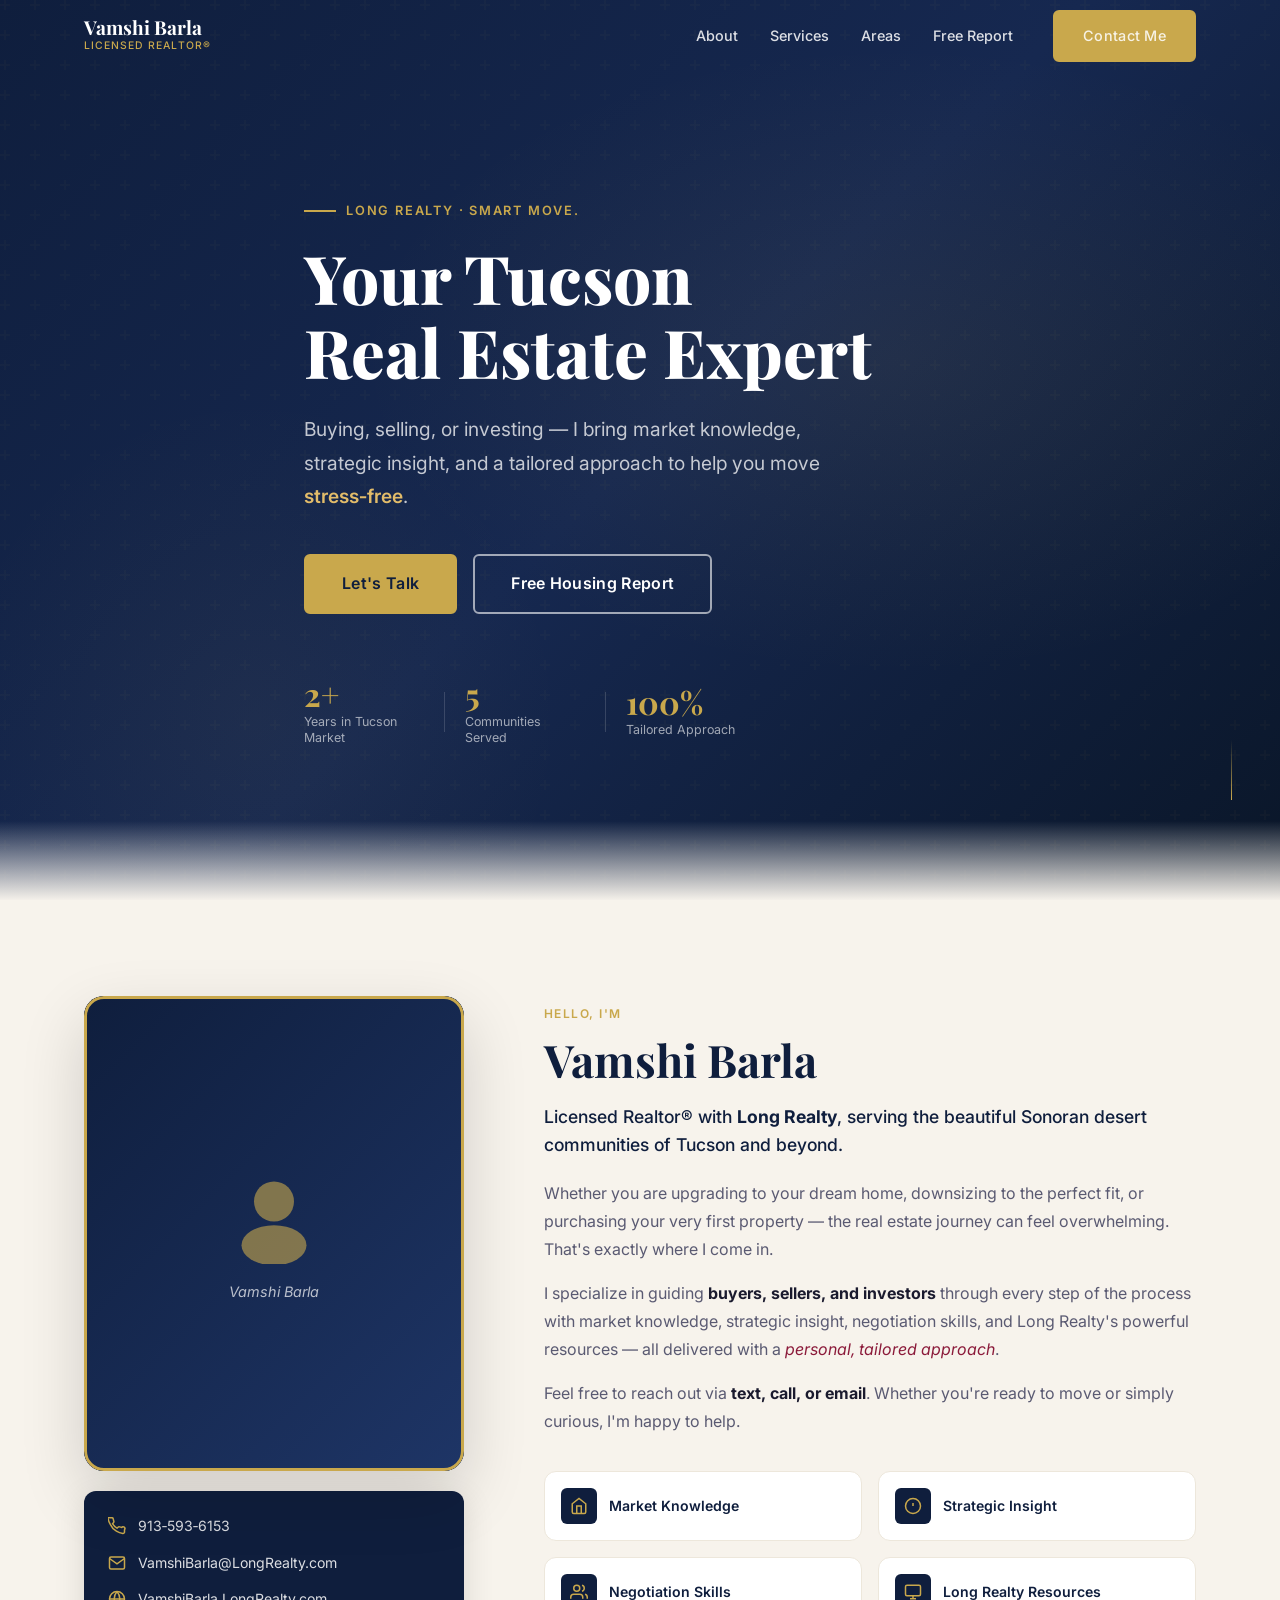
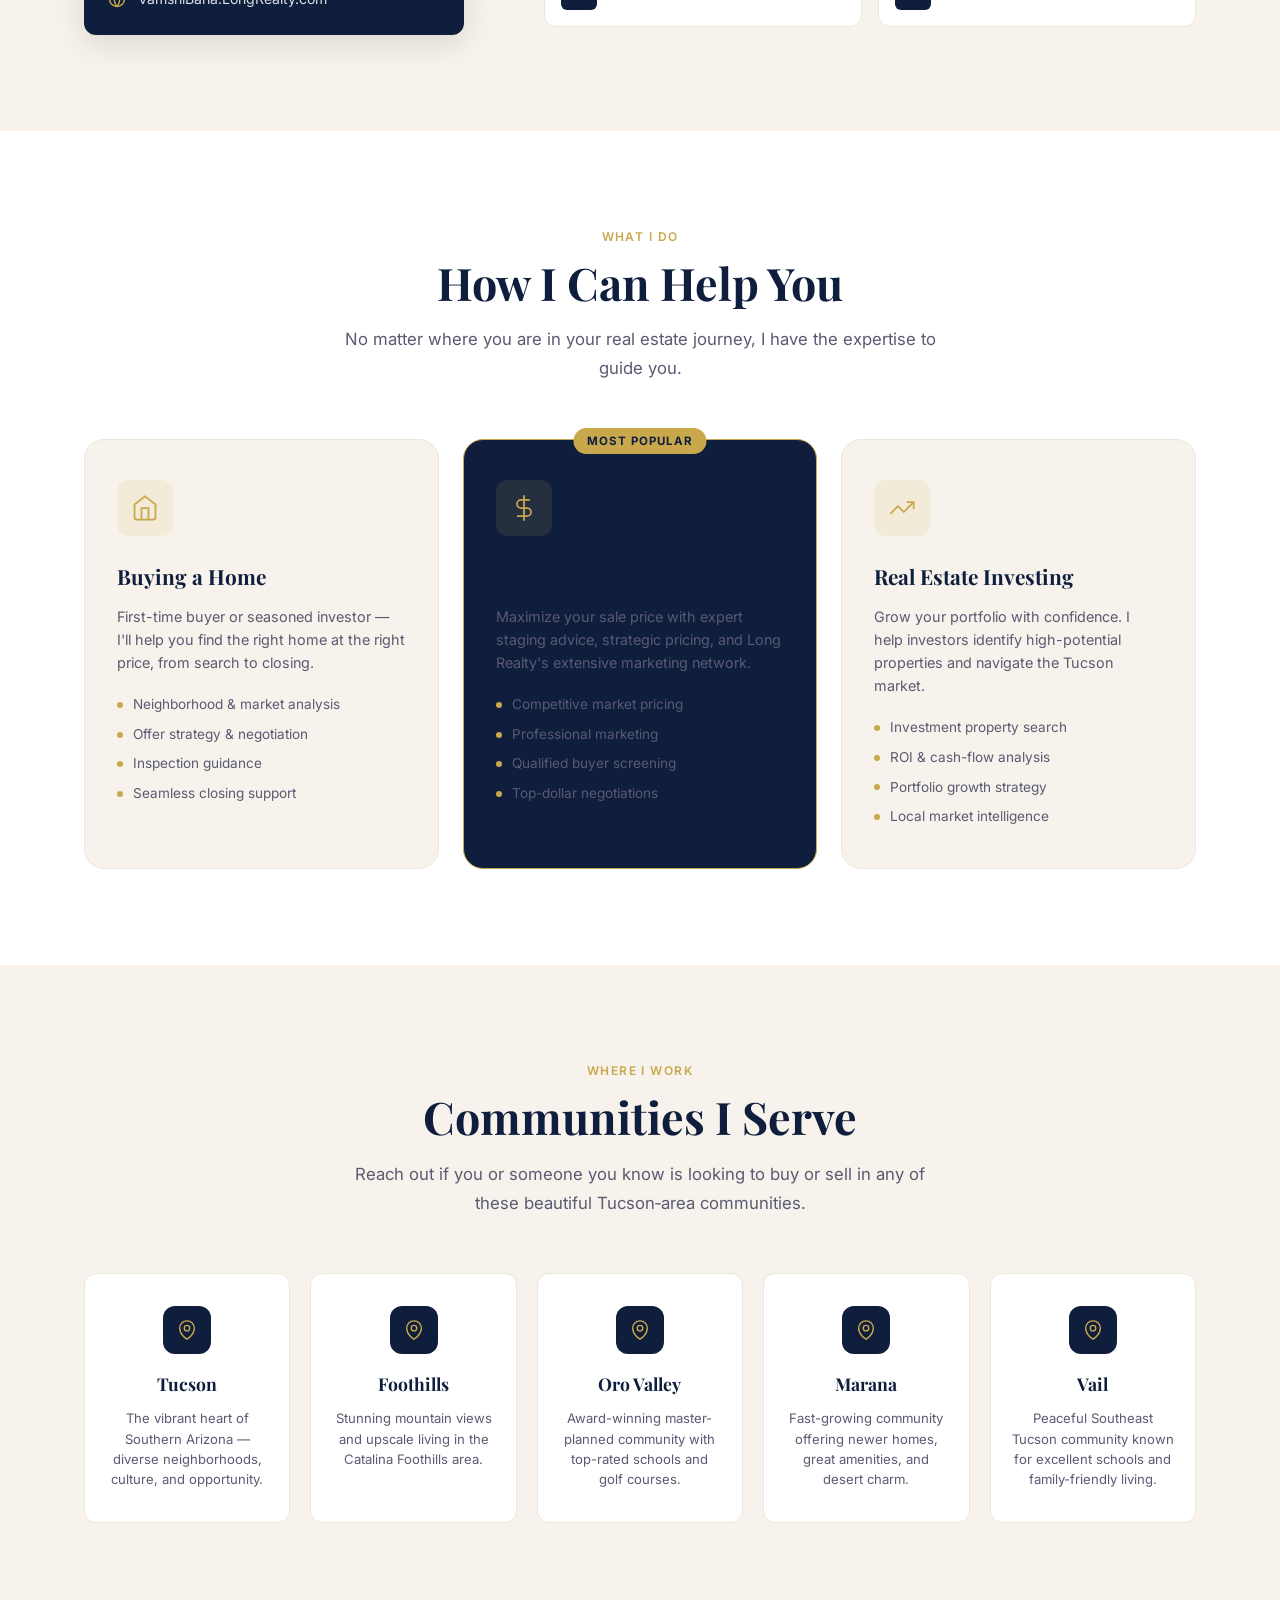
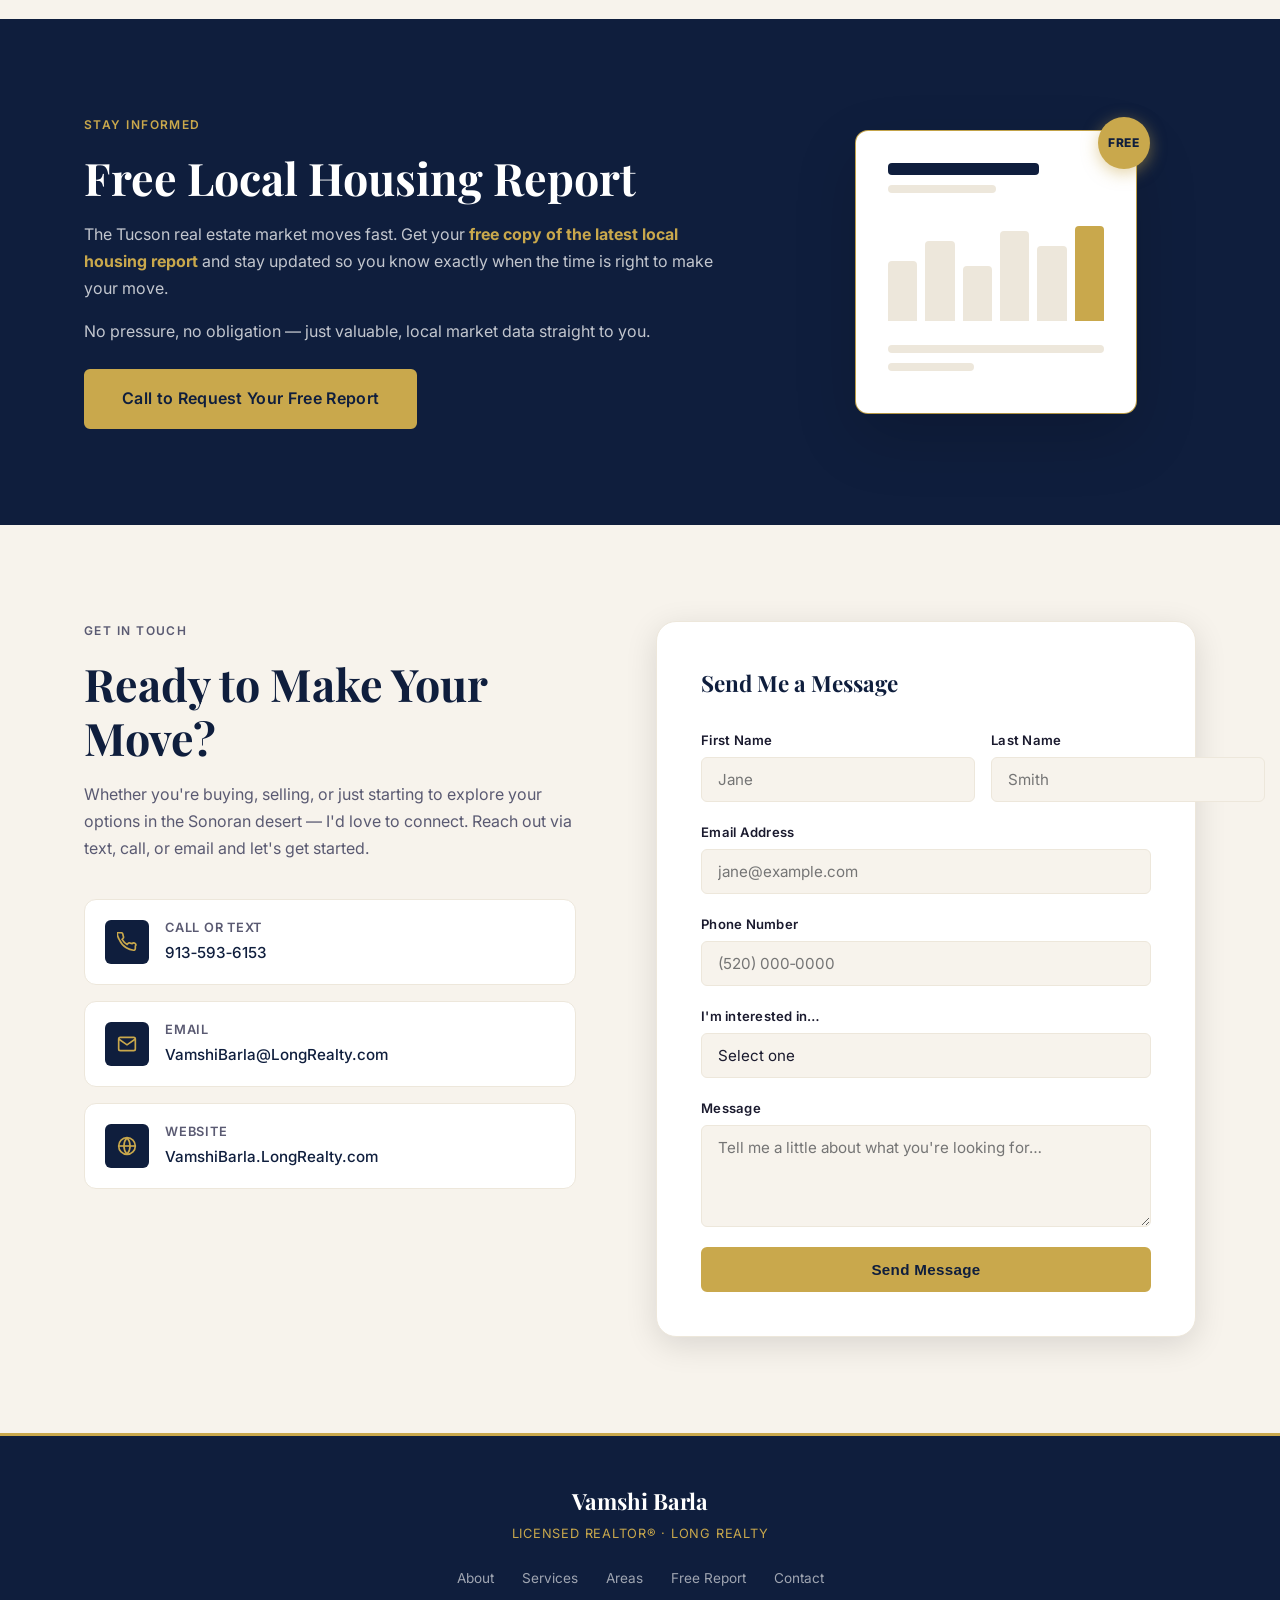
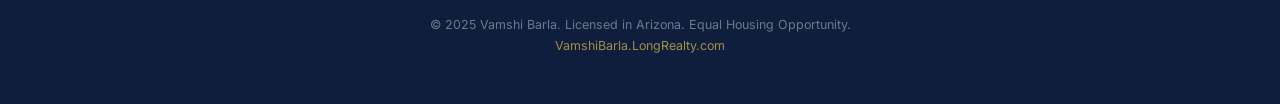
==== docs/index.html @ c9a6ad7b "Move website to docs/ for GitHub Pages https://claude.ai/code/session_01U9fYWLsiPRteKCoayAr8ZD" ====
<!DOCTYPE html>
<html lang="en">
<head>
  <meta charset="UTF-8" />
  <meta name="viewport" content="width=device-width, initial-scale=1.0" />
  <title>Vamshi Barla | Licensed Realtor® | Long Realty – Tucson</title>
  <meta name="description" content="Vamshi Barla – Licensed Realtor® with Long Realty. Helping buyers, sellers, and investors in Tucson, Foothills, Oro Valley, Marana, and Vail." />
  <link rel="preconnect" href="https://fonts.googleapis.com" />
  <link rel="preconnect" href="https://fonts.gstatic.com" crossorigin />
  <link href="https://fonts.googleapis.com/css2?family=Playfair+Display:wght@600;700;800&family=Inter:wght@300;400;500;600&display=swap" rel="stylesheet" />
  <link rel="stylesheet" href="style.css" />
</head>
<body>

  <!-- ── NAV ── -->
  <header class="nav" id="nav">
    <div class="nav__inner container">
      <a href="#" class="nav__brand">
        <span class="nav__name">Vamshi Barla</span>
        <span class="nav__tag">Licensed Realtor®</span>
      </a>
      <nav class="nav__links" id="navLinks">
        <a href="#about">About</a>
        <a href="#services">Services</a>
        <a href="#areas">Areas</a>
        <a href="#report">Free Report</a>
        <a href="#contact" class="btn btn--gold">Contact Me</a>
      </nav>
      <button class="nav__hamburger" id="hamburger" aria-label="Menu">
        <span></span><span></span><span></span>
      </button>
    </div>
  </header>

  <!-- ── HERO ── -->
  <section class="hero">
    <div class="hero__overlay"></div>
    <div class="hero__content container">
      <p class="hero__eyebrow">Long Realty · Smart Move.</p>
      <h1 class="hero__title">Your Tucson Real&nbsp;Estate Expert</h1>
      <p class="hero__sub">
        Buying, selling, or investing — I bring market knowledge, strategic insight,
        and a tailored approach to help you move <em>stress‑free</em>.
      </p>
      <div class="hero__ctas">
        <a href="#contact" class="btn btn--gold btn--lg">Let's Talk</a>
        <a href="#report" class="btn btn--outline btn--lg">Free Housing Report</a>
      </div>
      <div class="hero__badges">
        <div class="badge"><span class="badge__num">2+</span><span class="badge__label">Years in Tucson Market</span></div>
        <div class="badge__divider"></div>
        <div class="badge"><span class="badge__num">5</span><span class="badge__label">Communities Served</span></div>
        <div class="badge__divider"></div>
        <div class="badge"><span class="badge__num">100%</span><span class="badge__label">Tailored Approach</span></div>
      </div>
    </div>
    <div class="hero__scroll">
      <span></span>
    </div>
  </section>

  <!-- ── ABOUT ── -->
  <section class="about section" id="about">
    <div class="container about__grid">
      <div class="about__photo-wrap">
        <div class="about__photo-frame">
          <img src="vamshi.jpg" alt="Vamshi Barla – Licensed Realtor®" class="about__photo" onerror="this.style.display='none';this.nextElementSibling.style.display='flex'" />
          <div class="about__photo-placeholder">
            <svg viewBox="0 0 80 80" fill="none"><circle cx="40" cy="30" r="16" fill="#c9a84c"/><ellipse cx="40" cy="65" rx="26" ry="16" fill="#c9a84c"/></svg>
            <span>Vamshi Barla</span>
          </div>
        </div>
        <div class="about__card">
          <a href="tel:9135936153" class="about__contact-item">
            <svg viewBox="0 0 24 24" fill="none" stroke="currentColor" stroke-width="2"><path d="M22 16.92v3a2 2 0 01-2.18 2 19.79 19.79 0 01-8.63-3.07A19.5 19.5 0 013.07 9.8a19.79 19.79 0 01-3.07-8.67A2 2 0 012 .9h3a2 2 0 012 1.72c.127.96.361 1.903.7 2.81a2 2 0 01-.45 2.11L6.09 8.91a16 16 0 006 6l1.27-1.27a2 2 0 012.11-.45c.907.339 1.85.573 2.81.7A2 2 0 0122 16.92z"/></svg>
            913‑593‑6153
          </a>
          <a href="mailto:VamshiBarla@LongRealty.com" class="about__contact-item">
            <svg viewBox="0 0 24 24" fill="none" stroke="currentColor" stroke-width="2"><path d="M4 4h16c1.1 0 2 .9 2 2v12c0 1.1-.9 2-2 2H4c-1.1 0-2-.9-2-2V6c0-1.1.9-2 2-2z"/><polyline points="22,6 12,13 2,6"/></svg>
            VamshiBarla@LongRealty.com
          </a>
          <a href="http://VamshiBarla.LongRealty.com" target="_blank" class="about__contact-item">
            <svg viewBox="0 0 24 24" fill="none" stroke="currentColor" stroke-width="2"><circle cx="12" cy="12" r="10"/><line x1="2" y1="12" x2="22" y2="12"/><path d="M12 2a15.3 15.3 0 010 20M12 2a15.3 15.3 0 000 20"/></svg>
            VamshiBarla.LongRealty.com
          </a>
        </div>
      </div>

      <div class="about__copy">
        <p class="section__eyebrow">Hello, I'm</p>
        <h2 class="section__title">Vamshi Barla</h2>
        <p class="about__intro">
          Licensed Realtor® with <strong>Long Realty</strong>, serving the beautiful Sonoran
          desert communities of Tucson and beyond.
        </p>
        <p class="about__body">
          Whether you are upgrading to your dream home, downsizing to the perfect fit,
          or purchasing your very first property — the real estate journey can feel
          overwhelming. That's exactly where I come in.
        </p>
        <p class="about__body">
          I specialize in guiding <strong>buyers, sellers, and investors</strong> through
          every step of the process with market knowledge, strategic insight, negotiation
          skills, and Long Realty's powerful resources — all delivered with a
          <em>personal, tailored approach</em>.
        </p>
        <p class="about__body">
          Feel free to reach out via <strong>text, call, or email</strong>. Whether you're
          ready to move or simply curious, I'm happy to help.
        </p>
        <div class="about__pillars">
          <div class="pillar">
            <div class="pillar__icon">
              <svg viewBox="0 0 24 24" fill="none" stroke="currentColor" stroke-width="2"><path d="M3 9l9-7 9 7v11a2 2 0 01-2 2H5a2 2 0 01-2-2z"/><polyline points="9 22 9 12 15 12 15 22"/></svg>
            </div>
            <span>Market Knowledge</span>
          </div>
          <div class="pillar">
            <div class="pillar__icon">
              <svg viewBox="0 0 24 24" fill="none" stroke="currentColor" stroke-width="2"><circle cx="12" cy="12" r="10"/><line x1="12" y1="8" x2="12" y2="12"/><line x1="12" y1="16" x2="12.01" y2="16"/></svg>
            </div>
            <span>Strategic Insight</span>
          </div>
          <div class="pillar">
            <div class="pillar__icon">
              <svg viewBox="0 0 24 24" fill="none" stroke="currentColor" stroke-width="2"><path d="M17 21v-2a4 4 0 00-4-4H5a4 4 0 00-4 4v2"/><circle cx="9" cy="7" r="4"/><path d="M23 21v-2a4 4 0 00-3-3.87M16 3.13a4 4 0 010 7.75"/></svg>
            </div>
            <span>Negotiation Skills</span>
          </div>
          <div class="pillar">
            <div class="pillar__icon">
              <svg viewBox="0 0 24 24" fill="none" stroke="currentColor" stroke-width="2"><rect x="2" y="3" width="20" height="14" rx="2"/><line x1="8" y1="21" x2="16" y2="21"/><line x1="12" y1="17" x2="12" y2="21"/></svg>
            </div>
            <span>Long Realty Resources</span>
          </div>
        </div>
      </div>
    </div>
  </section>

  <!-- ── SERVICES ── -->
  <section class="services section" id="services">
    <div class="container">
      <p class="section__eyebrow center">What I Do</p>
      <h2 class="section__title center">How I Can Help You</h2>
      <p class="section__sub center">No matter where you are in your real estate journey, I have the expertise to guide you.</p>

      <div class="services__grid">
        <div class="service-card">
          <div class="service-card__icon">
            <svg viewBox="0 0 24 24" fill="none" stroke="currentColor" stroke-width="1.5"><path d="M3 9l9-7 9 7v11a2 2 0 01-2 2H5a2 2 0 01-2-2z"/><polyline points="9 22 9 12 15 12 15 22"/></svg>
          </div>
          <h3>Buying a Home</h3>
          <p>First-time buyer or seasoned investor — I'll help you find the right home at the right price, from search to closing.</p>
          <ul>
            <li>Neighborhood & market analysis</li>
            <li>Offer strategy & negotiation</li>
            <li>Inspection guidance</li>
            <li>Seamless closing support</li>
          </ul>
        </div>

        <div class="service-card service-card--featured">
          <div class="service-card__badge">Most Popular</div>
          <div class="service-card__icon">
            <svg viewBox="0 0 24 24" fill="none" stroke="currentColor" stroke-width="1.5"><line x1="12" y1="1" x2="12" y2="23"/><path d="M17 5H9.5a3.5 3.5 0 000 7h5a3.5 3.5 0 010 7H6"/></svg>
          </div>
          <h3>Selling Your Home</h3>
          <p>Maximize your sale price with expert staging advice, strategic pricing, and Long Realty's extensive marketing network.</p>
          <ul>
            <li>Competitive market pricing</li>
            <li>Professional marketing</li>
            <li>Qualified buyer screening</li>
            <li>Top-dollar negotiations</li>
          </ul>
        </div>

        <div class="service-card">
          <div class="service-card__icon">
            <svg viewBox="0 0 24 24" fill="none" stroke="currentColor" stroke-width="1.5"><polyline points="22 7 13.5 15.5 8.5 10.5 2 17"/><polyline points="16 7 22 7 22 13"/></svg>
          </div>
          <h3>Real Estate Investing</h3>
          <p>Grow your portfolio with confidence. I help investors identify high-potential properties and navigate the Tucson market.</p>
          <ul>
            <li>Investment property search</li>
            <li>ROI & cash-flow analysis</li>
            <li>Portfolio growth strategy</li>
            <li>Local market intelligence</li>
          </ul>
        </div>
      </div>
    </div>
  </section>

  <!-- ── AREAS ── -->
  <section class="areas section" id="areas">
    <div class="container">
      <p class="section__eyebrow center">Where I Work</p>
      <h2 class="section__title center">Communities I Serve</h2>
      <p class="section__sub center">
        Reach out if you or someone you know is looking to buy or sell in any of these beautiful Tucson‑area communities.
      </p>
      <div class="areas__grid">
        <div class="area-card">
          <div class="area-card__icon">
            <svg viewBox="0 0 24 24" fill="none" stroke="currentColor" stroke-width="1.5"><path d="M12 22s-8-4.5-8-11.8A8 8 0 0112 2a8 8 0 018 8.2c0 7.3-8 11.8-8 11.8z"/><circle cx="12" cy="10" r="3"/></svg>
          </div>
          <h3>Tucson</h3>
          <p>The vibrant heart of Southern Arizona — diverse neighborhoods, culture, and opportunity.</p>
        </div>
        <div class="area-card">
          <div class="area-card__icon">
            <svg viewBox="0 0 24 24" fill="none" stroke="currentColor" stroke-width="1.5"><path d="M12 22s-8-4.5-8-11.8A8 8 0 0112 2a8 8 0 018 8.2c0 7.3-8 11.8-8 11.8z"/><circle cx="12" cy="10" r="3"/></svg>
          </div>
          <h3>Foothills</h3>
          <p>Stunning mountain views and upscale living in the Catalina Foothills area.</p>
        </div>
        <div class="area-card">
          <div class="area-card__icon">
            <svg viewBox="0 0 24 24" fill="none" stroke="currentColor" stroke-width="1.5"><path d="M12 22s-8-4.5-8-11.8A8 8 0 0112 2a8 8 0 018 8.2c0 7.3-8 11.8-8 11.8z"/><circle cx="12" cy="10" r="3"/></svg>
          </div>
          <h3>Oro Valley</h3>
          <p>Award-winning master-planned community with top-rated schools and golf courses.</p>
        </div>
        <div class="area-card">
          <div class="area-card__icon">
            <svg viewBox="0 0 24 24" fill="none" stroke="currentColor" stroke-width="1.5"><path d="M12 22s-8-4.5-8-11.8A8 8 0 0112 2a8 8 0 018 8.2c0 7.3-8 11.8-8 11.8z"/><circle cx="12" cy="10" r="3"/></svg>
          </div>
          <h3>Marana</h3>
          <p>Fast-growing community offering newer homes, great amenities, and desert charm.</p>
        </div>
        <div class="area-card">
          <div class="area-card__icon">
            <svg viewBox="0 0 24 24" fill="none" stroke="currentColor" stroke-width="1.5"><path d="M12 22s-8-4.5-8-11.8A8 8 0 0112 2a8 8 0 018 8.2c0 7.3-8 11.8-8 11.8z"/><circle cx="12" cy="10" r="3"/></svg>
          </div>
          <h3>Vail</h3>
          <p>Peaceful Southeast Tucson community known for excellent schools and family-friendly living.</p>
        </div>
      </div>
    </div>
  </section>

  <!-- ── FREE REPORT ── -->
  <section class="report section" id="report">
    <div class="container report__inner">
      <div class="report__copy">
        <p class="section__eyebrow">Stay Informed</p>
        <h2 class="section__title">Free Local Housing Report</h2>
        <p>
          The Tucson real estate market moves fast. Get your <strong>free copy of the latest
          local housing report</strong> and stay updated so you know exactly when the
          time is right to make your move.
        </p>
        <p>No pressure, no obligation — just valuable, local market data straight to you.</p>
        <a href="tel:9135936153" class="btn btn--gold btn--lg">Call to Request Your Free Report</a>
      </div>
      <div class="report__visual">
        <div class="report__doc">
          <div class="report__doc-header">
            <div class="report__doc-line report__doc-line--title"></div>
            <div class="report__doc-line report__doc-line--sub"></div>
          </div>
          <div class="report__chart">
            <div class="report__bar" style="--h:60%"></div>
            <div class="report__bar" style="--h:80%"></div>
            <div class="report__bar" style="--h:55%"></div>
            <div class="report__bar" style="--h:90%"></div>
            <div class="report__bar" style="--h:75%"></div>
            <div class="report__bar report__bar--gold" style="--h:95%"></div>
          </div>
          <div class="report__doc-footer">
            <div class="report__doc-line"></div>
            <div class="report__doc-line report__doc-line--short"></div>
          </div>
          <div class="report__badge-free">FREE</div>
        </div>
      </div>
    </div>
  </section>

  <!-- ── CONTACT ── -->
  <section class="contact section" id="contact">
    <div class="container contact__grid">
      <div class="contact__copy">
        <p class="section__eyebrow">Get In Touch</p>
        <h2 class="section__title">Ready to Make Your Move?</h2>
        <p>
          Whether you're buying, selling, or just starting to explore your options in
          the Sonoran desert — I'd love to connect. Reach out via text, call, or email
          and let's get started.
        </p>
        <div class="contact__methods">
          <a href="tel:9135936153" class="contact__method">
            <div class="contact__method-icon">
              <svg viewBox="0 0 24 24" fill="none" stroke="currentColor" stroke-width="2"><path d="M22 16.92v3a2 2 0 01-2.18 2 19.79 19.79 0 01-8.63-3.07A19.5 19.5 0 013.07 9.8a19.79 19.79 0 01-3.07-8.67A2 2 0 012 .9h3a2 2 0 012 1.72c.127.96.361 1.903.7 2.81a2 2 0 01-.45 2.11L6.09 8.91a16 16 0 006 6l1.27-1.27a2 2 0 012.11-.45c.907.339 1.85.573 2.81.7A2 2 0 0122 16.92z"/></svg>
            </div>
            <div>
              <strong>Call or Text</strong>
              <span>913‑593‑6153</span>
            </div>
          </a>
          <a href="mailto:VamshiBarla@LongRealty.com" class="contact__method">
            <div class="contact__method-icon">
              <svg viewBox="0 0 24 24" fill="none" stroke="currentColor" stroke-width="2"><path d="M4 4h16c1.1 0 2 .9 2 2v12c0 1.1-.9 2-2 2H4c-1.1 0-2-.9-2-2V6c0-1.1.9-2 2-2z"/><polyline points="22,6 12,13 2,6"/></svg>
            </div>
            <div>
              <strong>Email</strong>
              <span>VamshiBarla@LongRealty.com</span>
            </div>
          </a>
          <a href="http://VamshiBarla.LongRealty.com" target="_blank" class="contact__method">
            <div class="contact__method-icon">
              <svg viewBox="0 0 24 24" fill="none" stroke="currentColor" stroke-width="2"><circle cx="12" cy="12" r="10"/><line x1="2" y1="12" x2="22" y2="12"/><path d="M12 2a15.3 15.3 0 010 20M12 2a15.3 15.3 0 000 20"/></svg>
            </div>
            <div>
              <strong>Website</strong>
              <span>VamshiBarla.LongRealty.com</span>
            </div>
          </a>
        </div>
      </div>

      <form class="contact__form" id="contactForm" onsubmit="handleSubmit(event)">
        <h3>Send Me a Message</h3>
        <div class="form__row">
          <div class="form__group">
            <label for="firstName">First Name</label>
            <input type="text" id="firstName" name="firstName" placeholder="Jane" required />
          </div>
          <div class="form__group">
            <label for="lastName">Last Name</label>
            <input type="text" id="lastName" name="lastName" placeholder="Smith" required />
          </div>
        </div>
        <div class="form__group">
          <label for="email">Email Address</label>
          <input type="email" id="email" name="email" placeholder="jane@example.com" required />
        </div>
        <div class="form__group">
          <label for="phone">Phone Number</label>
          <input type="tel" id="phone" name="phone" placeholder="(520) 000‑0000" />
        </div>
        <div class="form__group">
          <label for="interest">I'm interested in…</label>
          <select id="interest" name="interest">
            <option value="">Select one</option>
            <option>Buying a Home</option>
            <option>Selling My Home</option>
            <option>Real Estate Investing</option>
            <option>Free Housing Report</option>
            <option>Just Exploring Options</option>
          </select>
        </div>
        <div class="form__group">
          <label for="message">Message</label>
          <textarea id="message" name="message" rows="4" placeholder="Tell me a little about what you're looking for…"></textarea>
        </div>
        <button type="submit" class="btn btn--gold btn--full">Send Message</button>
        <div class="form__success" id="formSuccess">
          Thanks! I'll be in touch shortly.
        </div>
      </form>
    </div>
  </section>

  <!-- ── FOOTER ── -->
  <footer class="footer">
    <div class="container footer__inner">
      <div class="footer__brand">
        <p class="footer__name">Vamshi Barla</p>
        <p class="footer__sub">Licensed Realtor® · Long Realty</p>
      </div>
      <div class="footer__links">
        <a href="#about">About</a>
        <a href="#services">Services</a>
        <a href="#areas">Areas</a>
        <a href="#report">Free Report</a>
        <a href="#contact">Contact</a>
      </div>
      <p class="footer__legal">
        &copy; 2025 Vamshi Barla. Licensed in Arizona. Equal Housing Opportunity.
        <br />
        <a href="http://VamshiBarla.LongRealty.com" target="_blank">VamshiBarla.LongRealty.com</a>
      </p>
    </div>
  </footer>

  <script src="script.js"></script>
</body>
</html>
---- docs/style.css ----
/* ── TOKENS ── */
:root {
  --navy:      #0f1e3d;
  --navy-mid:  #162850;
  --navy-light:#1e3566;
  --gold:      #c9a84c;
  --gold-light:#e2bc6a;
  --gold-dark: #a8893a;
  --cream:     #f7f3ec;
  --cream-dark:#ede7db;
  --white:     #ffffff;
  --text:      #1a1a2e;
  --text-muted:#5a5a72;
  --red-accent:#8b1a3a;

  --radius-sm: 6px;
  --radius-md: 12px;
  --radius-lg: 20px;
  --shadow-sm: 0 2px 8px rgba(0,0,0,.08);
  --shadow-md: 0 8px 32px rgba(0,0,0,.12);
  --shadow-lg: 0 24px 64px rgba(0,0,0,.16);
  --transition: .3s cubic-bezier(.4,0,.2,1);
}

/* ── RESET ── */
*, *::before, *::after { box-sizing: border-box; margin: 0; padding: 0; }
html { scroll-behavior: smooth; font-size: 16px; }
body {
  font-family: 'Inter', system-ui, sans-serif;
  color: var(--text);
  background: var(--white);
  line-height: 1.6;
  -webkit-font-smoothing: antialiased;
}
img { max-width: 100%; display: block; }
a { text-decoration: none; color: inherit; }
ul { list-style: none; }

/* ── CONTAINER ── */
.container {
  max-width: 1160px;
  margin: 0 auto;
  padding: 0 24px;
}

/* ── SECTION HELPERS ── */
.section { padding: 96px 0; }
.section__eyebrow {
  font-size: .75rem;
  font-weight: 600;
  letter-spacing: .12em;
  text-transform: uppercase;
  color: var(--gold);
  margin-bottom: 10px;
}
.section__eyebrow.center, .section__title.center, .section__sub.center {
  text-align: center;
}
.section__title {
  font-family: 'Playfair Display', serif;
  font-size: clamp(1.8rem, 3.5vw, 2.8rem);
  font-weight: 700;
  color: var(--navy);
  line-height: 1.2;
  margin-bottom: 16px;
}
.section__sub {
  font-size: 1.05rem;
  color: var(--text-muted);
  max-width: 600px;
  margin: 0 auto 56px;
  line-height: 1.7;
}

/* ── BUTTONS ── */
.btn {
  display: inline-flex;
  align-items: center;
  justify-content: center;
  padding: 12px 28px;
  border-radius: var(--radius-sm);
  font-size: .95rem;
  font-weight: 600;
  letter-spacing: .02em;
  transition: var(--transition);
  cursor: pointer;
  border: 2px solid transparent;
  white-space: nowrap;
}
.btn--gold {
  background: var(--gold);
  color: var(--navy);
  border-color: var(--gold);
}
.btn--gold:hover {
  background: var(--gold-light);
  border-color: var(--gold-light);
  transform: translateY(-2px);
  box-shadow: 0 8px 24px rgba(201,168,76,.4);
}
.btn--outline {
  background: transparent;
  color: var(--white);
  border-color: rgba(255,255,255,.6);
}
.btn--outline:hover {
  background: rgba(255,255,255,.1);
  border-color: var(--white);
  transform: translateY(-2px);
}
.btn--lg { padding: 15px 36px; font-size: 1rem; }
.btn--full { width: 100%; }

/* ── NAV ── */
.nav {
  position: fixed;
  top: 0; left: 0; right: 0;
  z-index: 100;
  transition: var(--transition);
  padding: 0;
}
.nav.scrolled {
  background: var(--navy);
  box-shadow: var(--shadow-md);
}
.nav__inner {
  display: flex;
  align-items: center;
  justify-content: space-between;
  height: 72px;
}
.nav__brand {
  display: flex;
  flex-direction: column;
  gap: 1px;
}
.nav__name {
  font-family: 'Playfair Display', serif;
  font-size: 1.2rem;
  font-weight: 700;
  color: var(--white);
  line-height: 1;
}
.nav__tag {
  font-size: .65rem;
  letter-spacing: .1em;
  text-transform: uppercase;
  color: var(--gold);
  font-weight: 500;
}
.nav__links {
  display: flex;
  align-items: center;
  gap: 32px;
}
.nav__links a {
  font-size: .9rem;
  font-weight: 500;
  color: rgba(255,255,255,.85);
  transition: color var(--transition);
}
.nav__links a:hover { color: var(--gold); }
.nav__links .btn { margin-left: 8px; }
.nav__hamburger {
  display: none;
  flex-direction: column;
  gap: 5px;
  background: none;
  border: none;
  cursor: pointer;
  padding: 4px;
}
.nav__hamburger span {
  display: block;
  width: 24px;
  height: 2px;
  background: var(--white);
  border-radius: 2px;
  transition: var(--transition);
}

/* ── HERO ── */
.hero {
  position: relative;
  min-height: 100vh;
  display: flex;
  align-items: center;
  background:
    linear-gradient(135deg, var(--navy) 0%, var(--navy-mid) 50%, #0a1628 100%);
  overflow: hidden;
}
.hero::before {
  content: '';
  position: absolute;
  inset: 0;
  background-image:
    radial-gradient(ellipse 60% 50% at 70% 40%, rgba(201,168,76,.08) 0%, transparent 70%),
    radial-gradient(ellipse 40% 60% at 20% 80%, rgba(201,168,76,.05) 0%, transparent 60%);
}
.hero::after {
  content: '';
  position: absolute;
  bottom: -1px; left: 0; right: 0;
  height: 80px;
  background: linear-gradient(to top, var(--cream), transparent);
  pointer-events: none;
}
.hero__overlay {
  position: absolute;
  inset: 0;
  background: url("data:image/svg+xml,%3Csvg width='60' height='60' viewBox='0 0 60 60' xmlns='http://www.w3.org/2000/svg'%3E%3Cg fill='none' fill-rule='evenodd'%3E%3Cg fill='%23c9a84c' fill-opacity='0.03'%3E%3Cpath d='M36 34v-4h-2v4h-4v2h4v4h2v-4h4v-2h-4zm0-30V0h-2v4h-4v2h4v4h2V6h4V4h-4zM6 34v-4H4v4H0v2h4v4h2v-4h4v-2H6zM6 4V0H4v4H0v2h4v4h2V6h4V4H6z'/%3E%3C/g%3E%3C/g%3E%3C/svg%3E");
}
.hero__content {
  position: relative;
  z-index: 1;
  padding: 140px 24px 100px;
  max-width: 720px;
}
.hero__eyebrow {
  display: inline-flex;
  align-items: center;
  gap: 10px;
  font-size: .8rem;
  font-weight: 600;
  letter-spacing: .14em;
  text-transform: uppercase;
  color: var(--gold);
  margin-bottom: 20px;
}
.hero__eyebrow::before {
  content: '';
  display: block;
  width: 32px;
  height: 2px;
  background: var(--gold);
}
.hero__title {
  font-family: 'Playfair Display', serif;
  font-size: clamp(2.4rem, 6vw, 4.2rem);
  font-weight: 800;
  color: var(--white);
  line-height: 1.1;
  margin-bottom: 24px;
}
.hero__sub {
  font-size: clamp(1rem, 1.8vw, 1.2rem);
  color: rgba(255,255,255,.75);
  line-height: 1.75;
  margin-bottom: 40px;
  max-width: 560px;
}
.hero__sub em { color: var(--gold-light); font-style: normal; font-weight: 600; }
.hero__ctas {
  display: flex;
  flex-wrap: wrap;
  gap: 16px;
  margin-bottom: 64px;
}
.hero__badges {
  display: flex;
  align-items: center;
  gap: 0;
  flex-wrap: wrap;
  gap: 20px;
}
.badge {
  display: flex;
  flex-direction: column;
}
.badge__num {
  font-family: 'Playfair Display', serif;
  font-size: 2rem;
  font-weight: 700;
  color: var(--gold);
  line-height: 1;
}
.badge__label {
  font-size: .78rem;
  color: rgba(255,255,255,.6);
  margin-top: 4px;
  max-width: 120px;
  line-height: 1.3;
}
.badge__divider {
  width: 1px;
  height: 40px;
  background: rgba(255,255,255,.15);
}
.hero__scroll {
  position: absolute;
  bottom: 100px;
  right: 48px;
  display: flex;
  flex-direction: column;
  align-items: center;
  gap: 8px;
}
.hero__scroll span {
  display: block;
  width: 1px;
  height: 60px;
  background: linear-gradient(to bottom, transparent, var(--gold));
  animation: scrollPulse 2s ease-in-out infinite;
}
@keyframes scrollPulse {
  0%, 100% { opacity: .4; transform: scaleY(1); }
  50% { opacity: 1; transform: scaleY(1.1); }
}

/* ── ABOUT ── */
.about { background: var(--cream); }
.about__grid {
  display: grid;
  grid-template-columns: 380px 1fr;
  gap: 80px;
  align-items: start;
}
.about__photo-wrap { display: flex; flex-direction: column; gap: 20px; }
.about__photo-frame {
  position: relative;
  border-radius: var(--radius-lg);
  overflow: hidden;
  aspect-ratio: 4/5;
  background: var(--navy-light);
  box-shadow: var(--shadow-lg);
}
.about__photo-frame::before {
  content: '';
  position: absolute;
  inset: 0;
  border: 3px solid var(--gold);
  border-radius: var(--radius-lg);
  z-index: 2;
  pointer-events: none;
}
.about__photo {
  width: 100%; height: 100%;
  object-fit: cover;
  object-position: top center;
}
.about__photo-placeholder {
  display: none;
  flex-direction: column;
  align-items: center;
  justify-content: center;
  gap: 16px;
  width: 100%; height: 100%;
  background: linear-gradient(135deg, var(--navy) 0%, var(--navy-light) 100%);
}
.about__photo-placeholder svg { width: 100px; opacity: .6; }
.about__photo-placeholder span {
  color: rgba(255,255,255,.7);
  font-size: .9rem;
  font-style: italic;
}
.about__card {
  background: var(--navy);
  border-radius: var(--radius-md);
  padding: 24px;
  display: flex;
  flex-direction: column;
  gap: 14px;
  box-shadow: var(--shadow-md);
}
.about__contact-item {
  display: flex;
  align-items: center;
  gap: 12px;
  color: rgba(255,255,255,.85);
  font-size: .88rem;
  transition: color var(--transition);
  word-break: break-all;
}
.about__contact-item:hover { color: var(--gold); }
.about__contact-item svg { width: 18px; height: 18px; flex-shrink: 0; stroke: var(--gold); }

.about__copy { padding-top: 8px; }
.about__intro {
  font-size: 1.1rem;
  font-weight: 500;
  color: var(--navy);
  margin-bottom: 20px;
  line-height: 1.6;
}
.about__body {
  color: var(--text-muted);
  margin-bottom: 16px;
  line-height: 1.75;
}
.about__body strong { color: var(--text); }
.about__body em { color: var(--red-accent); font-style: italic; }
.about__pillars {
  display: grid;
  grid-template-columns: 1fr 1fr;
  gap: 16px;
  margin-top: 36px;
}
.pillar {
  display: flex;
  align-items: center;
  gap: 12px;
  background: var(--white);
  border: 1px solid var(--cream-dark);
  border-radius: var(--radius-md);
  padding: 16px;
  font-size: .88rem;
  font-weight: 600;
  color: var(--navy);
  transition: var(--transition);
}
.pillar:hover {
  border-color: var(--gold);
  box-shadow: var(--shadow-sm);
  transform: translateY(-2px);
}
.pillar__icon {
  width: 36px; height: 36px;
  background: var(--navy);
  border-radius: var(--radius-sm);
  display: flex; align-items: center; justify-content: center;
  flex-shrink: 0;
}
.pillar__icon svg { width: 18px; stroke: var(--gold); }

/* ── SERVICES ── */
.services { background: var(--white); }
.services__grid {
  display: grid;
  grid-template-columns: repeat(3, 1fr);
  gap: 24px;
  margin-top: 56px;
}
.service-card {
  position: relative;
  background: var(--cream);
  border: 1px solid var(--cream-dark);
  border-radius: var(--radius-lg);
  padding: 40px 32px;
  transition: var(--transition);
}
.service-card:hover {
  transform: translateY(-6px);
  box-shadow: var(--shadow-lg);
  border-color: var(--gold);
}
.service-card--featured {
  background: var(--navy);
  border-color: var(--gold);
  color: var(--white);
}
.service-card--featured h3 { color: var(--white); }
.service-card--featured p { color: rgba(255,255,255,.75); }
.service-card--featured li { color: rgba(255,255,255,.8); }
.service-card--featured li::before { background: var(--gold); }
.service-card__badge {
  position: absolute;
  top: -12px; left: 50%;
  transform: translateX(-50%);
  background: var(--gold);
  color: var(--navy);
  font-size: .72rem;
  font-weight: 700;
  letter-spacing: .08em;
  text-transform: uppercase;
  padding: 4px 14px;
  border-radius: 20px;
}
.service-card__icon {
  width: 56px; height: 56px;
  background: rgba(201,168,76,.12);
  border-radius: var(--radius-md);
  display: flex; align-items: center; justify-content: center;
  margin-bottom: 24px;
}
.service-card__icon svg { width: 28px; stroke: var(--gold); }
.service-card h3 {
  font-family: 'Playfair Display', serif;
  font-size: 1.3rem;
  color: var(--navy);
  margin-bottom: 12px;
}
.service-card p {
  color: var(--text-muted);
  font-size: .9rem;
  line-height: 1.6;
  margin-bottom: 20px;
}
.service-card ul { display: flex; flex-direction: column; gap: 8px; }
.service-card li {
  font-size: .85rem;
  color: var(--text-muted);
  padding-left: 16px;
  position: relative;
}
.service-card li::before {
  content: '';
  position: absolute;
  left: 0; top: 50%;
  transform: translateY(-50%);
  width: 6px; height: 6px;
  border-radius: 50%;
  background: var(--gold);
}

/* ── AREAS ── */
.areas { background: var(--cream); }
.areas__grid {
  display: grid;
  grid-template-columns: repeat(5, 1fr);
  gap: 20px;
  margin-top: 56px;
}
.area-card {
  background: var(--white);
  border: 1px solid var(--cream-dark);
  border-radius: var(--radius-md);
  padding: 32px 20px;
  text-align: center;
  transition: var(--transition);
}
.area-card:hover {
  transform: translateY(-4px);
  border-color: var(--gold);
  box-shadow: var(--shadow-md);
}
.area-card__icon {
  width: 48px; height: 48px;
  background: var(--navy);
  border-radius: var(--radius-md);
  display: flex; align-items: center; justify-content: center;
  margin: 0 auto 16px;
}
.area-card__icon svg { width: 22px; stroke: var(--gold); }
.area-card h3 {
  font-family: 'Playfair Display', serif;
  font-size: 1.1rem;
  color: var(--navy);
  margin-bottom: 10px;
}
.area-card p {
  font-size: .82rem;
  color: var(--text-muted);
  line-height: 1.55;
}

/* ── REPORT ── */
.report {
  background: var(--navy);
}
.report .section__eyebrow { color: var(--gold); }
.report .section__title { color: var(--white); }
.report__inner {
  display: grid;
  grid-template-columns: 1fr 400px;
  gap: 80px;
  align-items: center;
}
.report__copy p {
  color: rgba(255,255,255,.75);
  margin-bottom: 16px;
  line-height: 1.7;
}
.report__copy p strong { color: var(--gold); }
.report__copy .btn { margin-top: 8px; }
.report__visual {
  display: flex;
  justify-content: center;
}
.report__doc {
  position: relative;
  background: var(--white);
  border-radius: var(--radius-md);
  padding: 32px;
  width: 280px;
  box-shadow: var(--shadow-lg), 0 0 0 1px var(--gold);
}
.report__doc-header { margin-bottom: 28px; }
.report__doc-line {
  height: 8px;
  border-radius: 4px;
  background: var(--cream-dark);
  margin-bottom: 10px;
}
.report__doc-line--title { width: 70%; background: var(--navy); height: 12px; }
.report__doc-line--sub { width: 50%; }
.report__doc-line--short { width: 40%; }
.report__chart {
  display: flex;
  align-items: flex-end;
  gap: 8px;
  height: 100px;
  margin-bottom: 24px;
}
.report__bar {
  flex: 1;
  height: var(--h);
  background: var(--cream-dark);
  border-radius: 4px 4px 0 0;
  transition: var(--transition);
}
.report__bar--gold { background: var(--gold); }
.report__badge-free {
  position: absolute;
  top: -14px; right: -14px;
  width: 52px; height: 52px;
  border-radius: 50%;
  background: var(--gold);
  color: var(--navy);
  font-size: .75rem;
  font-weight: 800;
  letter-spacing: .05em;
  display: flex; align-items: center; justify-content: center;
  box-shadow: 0 4px 16px rgba(201,168,76,.5);
}

/* ── CONTACT ── */
.contact { background: var(--cream); }
.contact__grid {
  display: grid;
  grid-template-columns: 1fr 540px;
  gap: 80px;
  align-items: start;
}
.contact__copy p {
  color: var(--text-muted);
  line-height: 1.7;
  margin-bottom: 16px;
}
.contact__methods {
  display: flex;
  flex-direction: column;
  gap: 16px;
  margin-top: 36px;
}
.contact__method {
  display: flex;
  align-items: center;
  gap: 16px;
  padding: 18px 20px;
  background: var(--white);
  border: 1px solid var(--cream-dark);
  border-radius: var(--radius-md);
  transition: var(--transition);
}
.contact__method:hover {
  border-color: var(--gold);
  box-shadow: var(--shadow-sm);
  transform: translateX(4px);
}
.contact__method-icon {
  width: 44px; height: 44px;
  background: var(--navy);
  border-radius: var(--radius-sm);
  display: flex; align-items: center; justify-content: center;
  flex-shrink: 0;
}
.contact__method-icon svg { width: 20px; stroke: var(--gold); }
.contact__method strong {
  display: block;
  font-size: .8rem;
  font-weight: 600;
  text-transform: uppercase;
  letter-spacing: .06em;
  color: var(--text-muted);
  margin-bottom: 2px;
}
.contact__method span {
  font-size: .95rem;
  color: var(--navy);
  font-weight: 500;
}

/* ── FORM ── */
.contact__form {
  background: var(--white);
  border-radius: var(--radius-lg);
  padding: 44px;
  box-shadow: var(--shadow-md);
  border: 1px solid var(--cream-dark);
}
.contact__form h3 {
  font-family: 'Playfair Display', serif;
  font-size: 1.4rem;
  color: var(--navy);
  margin-bottom: 28px;
}
.form__row {
  display: grid;
  grid-template-columns: 1fr 1fr;
  gap: 16px;
}
.form__group {
  display: flex;
  flex-direction: column;
  gap: 6px;
  margin-bottom: 20px;
}
.form__group label {
  font-size: .82rem;
  font-weight: 600;
  color: var(--text);
  letter-spacing: .02em;
}
.form__group input,
.form__group select,
.form__group textarea {
  padding: 12px 16px;
  border: 1.5px solid var(--cream-dark);
  border-radius: var(--radius-sm);
  font-size: .95rem;
  font-family: inherit;
  color: var(--text);
  background: var(--cream);
  transition: var(--transition);
  outline: none;
  appearance: none;
}
.form__group input:focus,
.form__group select:focus,
.form__group textarea:focus {
  border-color: var(--gold);
  background: var(--white);
  box-shadow: 0 0 0 3px rgba(201,168,76,.15);
}
.form__group textarea { resize: vertical; }
.form__success {
  display: none;
  margin-top: 16px;
  padding: 16px;
  background: rgba(201,168,76,.12);
  border: 1px solid var(--gold);
  border-radius: var(--radius-sm);
  color: var(--navy);
  font-weight: 600;
  text-align: center;
}

/* ── FOOTER ── */
.footer {
  background: var(--navy);
  padding: 48px 0;
  border-top: 3px solid var(--gold);
}
.footer__inner {
  display: flex;
  flex-direction: column;
  align-items: center;
  gap: 24px;
  text-align: center;
}
.footer__name {
  font-family: 'Playfair Display', serif;
  font-size: 1.4rem;
  color: var(--white);
  font-weight: 700;
}
.footer__sub {
  font-size: .8rem;
  color: var(--gold);
  letter-spacing: .06em;
  text-transform: uppercase;
  margin-top: 4px;
}
.footer__links {
  display: flex;
  gap: 28px;
  flex-wrap: wrap;
  justify-content: center;
}
.footer__links a {
  font-size: .85rem;
  color: rgba(255,255,255,.6);
  transition: color var(--transition);
}
.footer__links a:hover { color: var(--gold); }
.footer__legal {
  font-size: .78rem;
  color: rgba(255,255,255,.4);
  line-height: 1.7;
}
.footer__legal a { color: var(--gold); opacity: .8; }
.footer__legal a:hover { opacity: 1; }

/* ── ANIMATIONS ── */
.reveal {
  opacity: 0;
  transform: translateY(28px);
  transition: opacity .65s ease, transform .65s ease;
}
.reveal.visible {
  opacity: 1;
  transform: none;
}

/* ── RESPONSIVE ── */
@media (max-width: 1100px) {
  .about__grid { grid-template-columns: 320px 1fr; gap: 48px; }
  .areas__grid { grid-template-columns: repeat(3, 1fr); }
  .contact__grid { grid-template-columns: 1fr; }
}

@media (max-width: 900px) {
  .about__grid { grid-template-columns: 1fr; }
  .about__photo-frame { aspect-ratio: 3/2; max-height: 340px; }
  .services__grid { grid-template-columns: 1fr; max-width: 480px; margin-left: auto; margin-right: auto; }
  .report__inner { grid-template-columns: 1fr; }
  .report__visual { display: none; }
  .about__pillars { grid-template-columns: 1fr 1fr; }
}

@media (max-width: 768px) {
  .nav__links { display: none; flex-direction: column; position: absolute; top: 72px; left: 0; right: 0; background: var(--navy); padding: 24px; gap: 20px; }
  .nav__links.open { display: flex; }
  .nav__hamburger { display: flex; }
  .hero__scroll { display: none; }
  .hero__badges { gap: 16px; }
  .badge__divider { display: none; }
  .section { padding: 64px 0; }
  .contact__form { padding: 28px; }
  .form__row { grid-template-columns: 1fr; }
  .areas__grid { grid-template-columns: repeat(2, 1fr); }
}

@media (max-width: 480px) {
  .hero__ctas { flex-direction: column; }
  .areas__grid { grid-template-columns: 1fr; }
  .about__pillars { grid-template-columns: 1fr; }
}
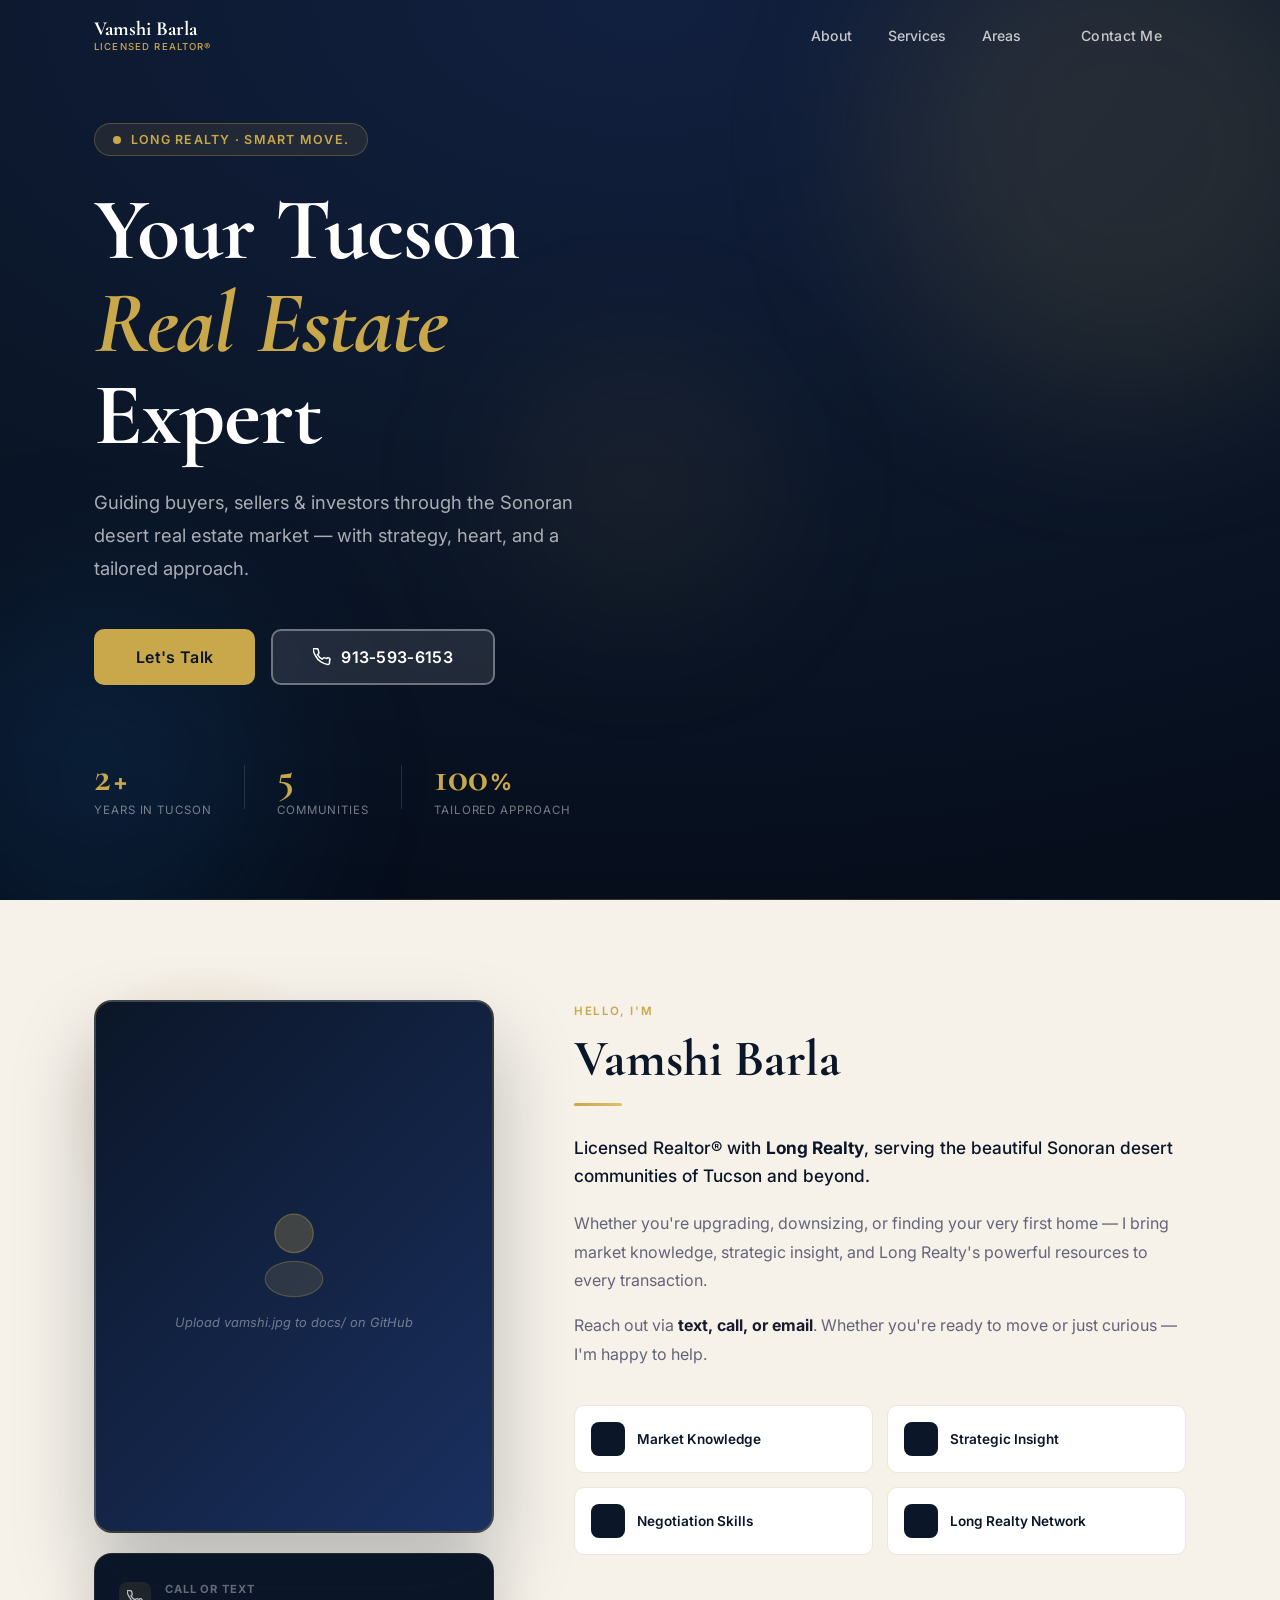
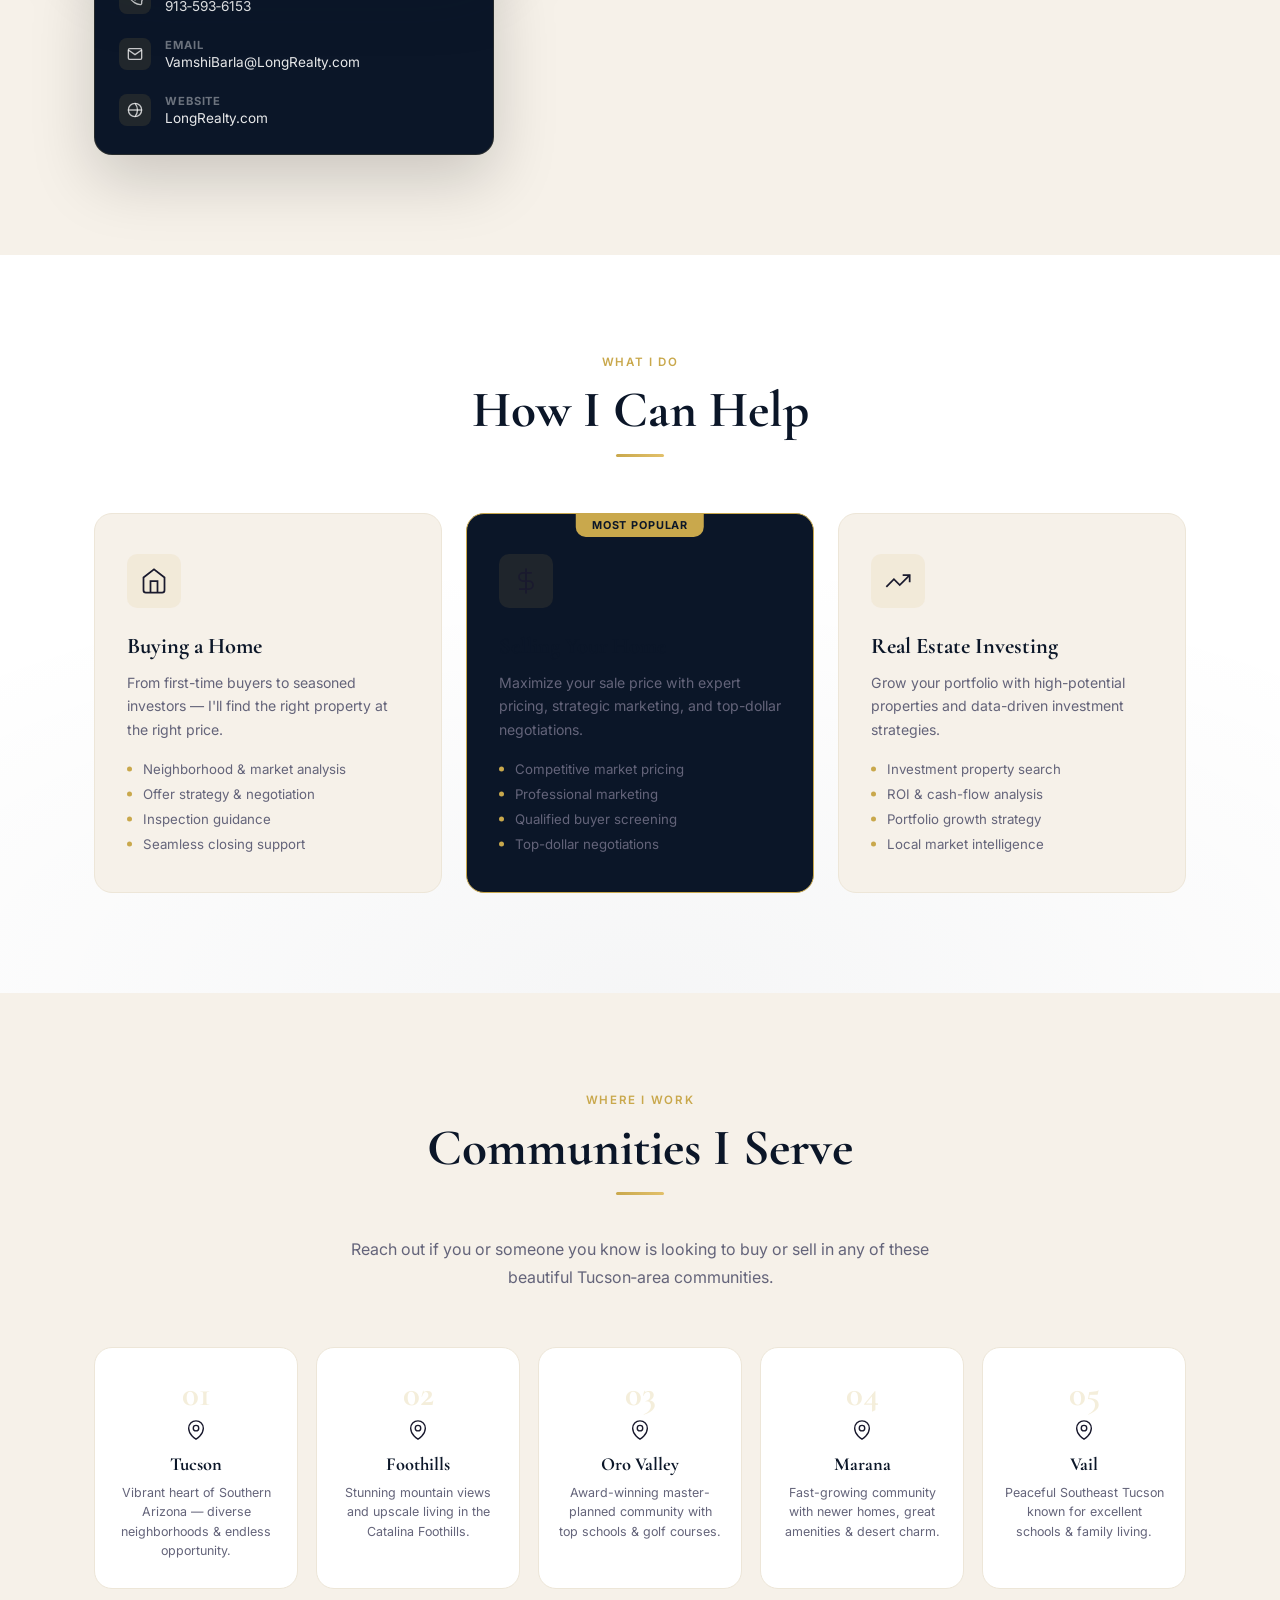
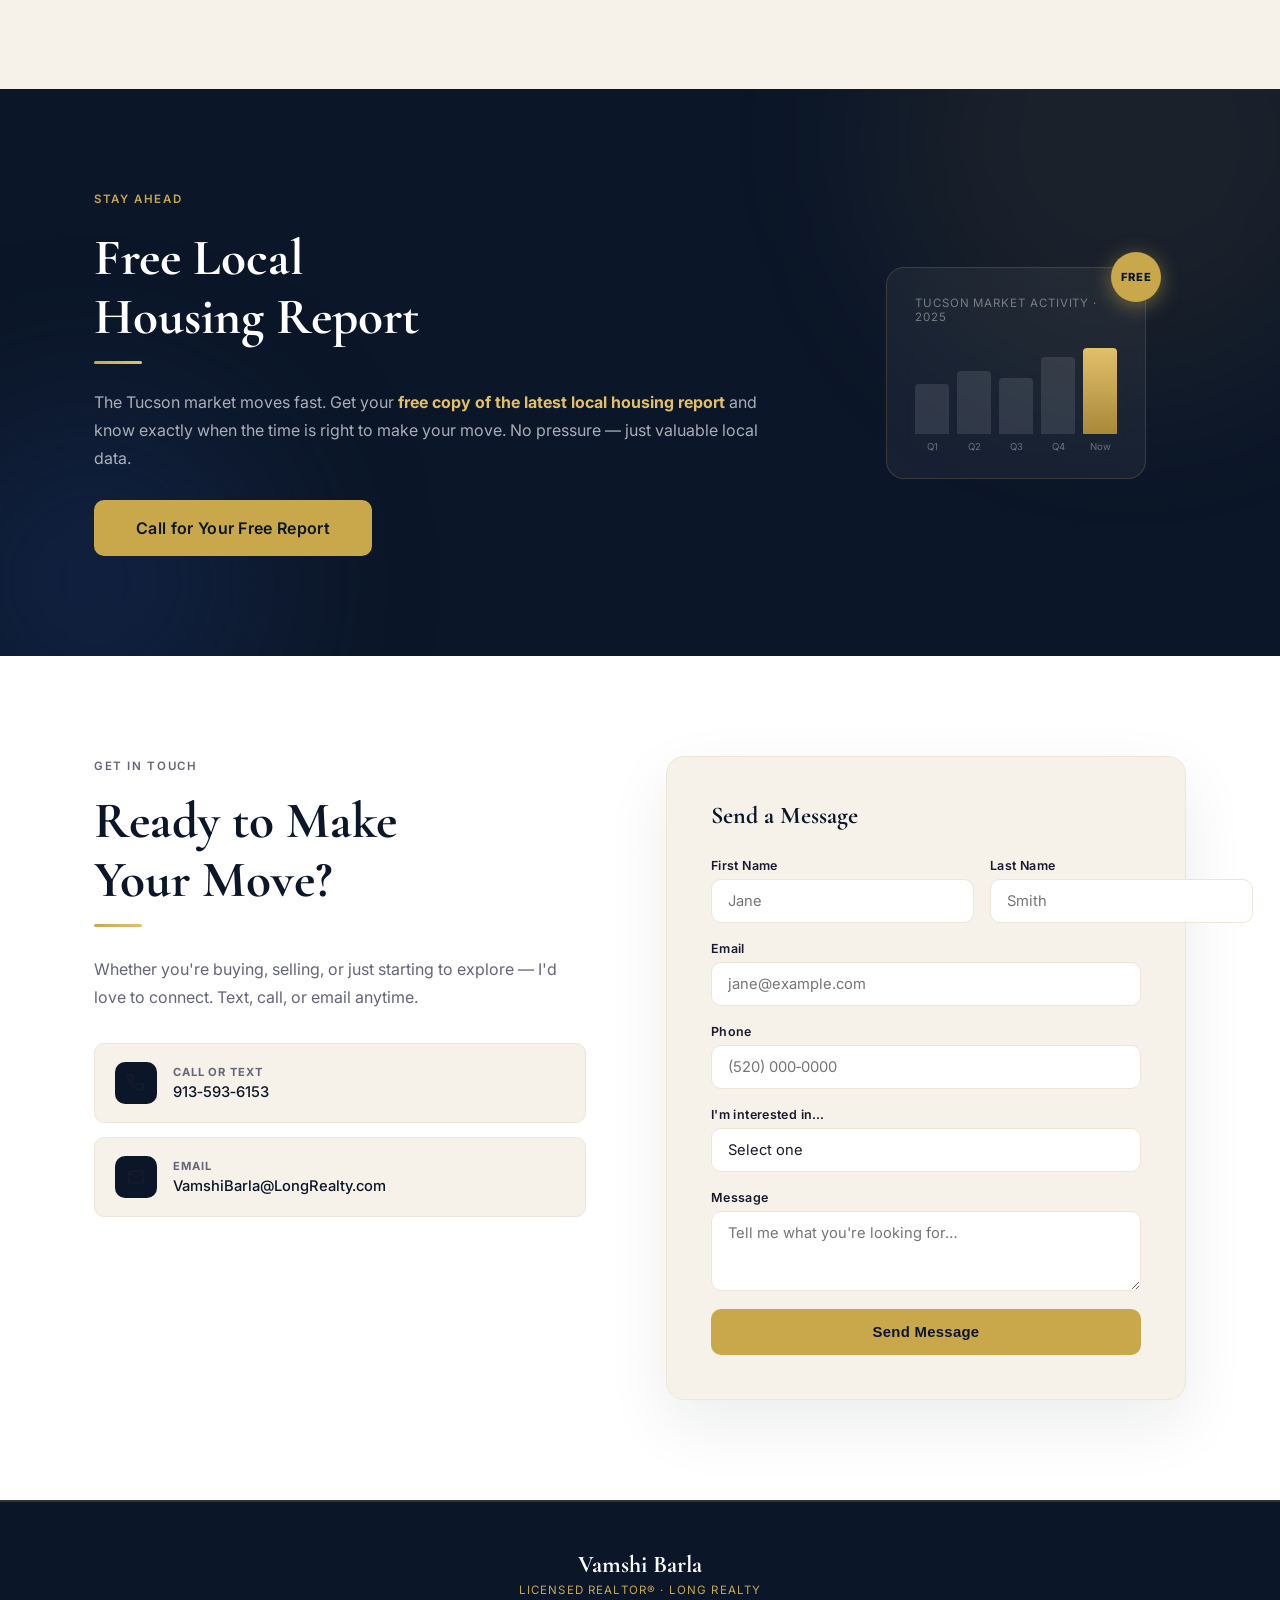
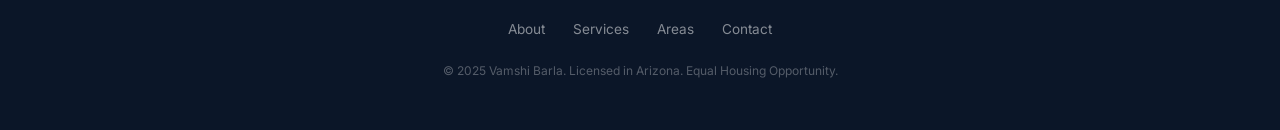
==== commit c185ab8d: "Redesign website with animations, particles & premium styling - Animated particle canvas background " ====
--- a/docs/index.html
+++ b/docs/index.html
@@ -3,18 +3,20 @@
 <head>
   <meta charset="UTF-8" />
   <meta name="viewport" content="width=device-width, initial-scale=1.0" />
-  <title>Vamshi Barla | Licensed Realtor® | Long Realty – Tucson</title>
-  <meta name="description" content="Vamshi Barla – Licensed Realtor® with Long Realty. Helping buyers, sellers, and investors in Tucson, Foothills, Oro Valley, Marana, and Vail." />
+  <title>Vamshi Barla | Licensed Realtor® | Tucson, AZ</title>
+  <meta name="description" content="Vamshi Barla – Licensed Realtor® with Long Realty. Helping buyers, sellers & investors in Tucson, Foothills, Oro Valley, Marana, and Vail." />
   <link rel="preconnect" href="https://fonts.googleapis.com" />
   <link rel="preconnect" href="https://fonts.gstatic.com" crossorigin />
-  <link href="https://fonts.googleapis.com/css2?family=Playfair+Display:wght@600;700;800&family=Inter:wght@300;400;500;600&display=swap" rel="stylesheet" />
+  <link href="https://fonts.googleapis.com/css2?family=Cormorant+Garamond:ital,wght@0,400;0,600;0,700;1,400&family=Inter:wght@300;400;500;600&display=swap" rel="stylesheet" />
   <link rel="stylesheet" href="style.css" />
 </head>
 <body>
 
-  <!-- ── NAV ── -->
+  <canvas id="particles"></canvas>
+
+  <!-- NAV -->
   <header class="nav" id="nav">
-    <div class="nav__inner container">
+    <div class="nav__inner">
       <a href="#" class="nav__brand">
         <span class="nav__name">Vamshi Barla</span>
         <span class="nav__tag">Licensed Realtor®</span>
@@ -23,150 +25,145 @@
         <a href="#about">About</a>
         <a href="#services">Services</a>
         <a href="#areas">Areas</a>
-        <a href="#report">Free Report</a>
-        <a href="#contact" class="btn btn--gold">Contact Me</a>
+        <a href="#contact" class="btn btn--nav">Contact Me</a>
       </nav>
-      <button class="nav__hamburger" id="hamburger" aria-label="Menu">
+      <button class="hamburger" id="hamburger">
         <span></span><span></span><span></span>
       </button>
     </div>
   </header>
 
-  <!-- ── HERO ── -->
-  <section class="hero">
-    <div class="hero__overlay"></div>
-    <div class="hero__content container">
-      <p class="hero__eyebrow">Long Realty · Smart Move.</p>
-      <h1 class="hero__title">Your Tucson Real&nbsp;Estate Expert</h1>
-      <p class="hero__sub">
-        Buying, selling, or investing — I bring market knowledge, strategic insight,
-        and a tailored approach to help you move <em>stress‑free</em>.
+  <!-- HERO -->
+  <section class="hero" id="hero">
+    <div class="orb orb--1"></div>
+    <div class="orb orb--2"></div>
+    <div class="orb orb--3"></div>
+    <div class="hero__content">
+      <div class="hero__badge reveal-up">
+        <span class="pulse-dot"></span>
+        Long Realty · Smart Move.
+      </div>
+      <h1 class="hero__title reveal-up" style="--d:.1s">
+        Your Tucson<br/><em>Real Estate</em><br/>Expert
+      </h1>
+      <p class="hero__sub reveal-up" style="--d:.2s">
+        Guiding buyers, sellers &amp; investors through the Sonoran desert
+        real estate market — with strategy, heart, and a tailored approach.
       </p>
-      <div class="hero__ctas">
+      <div class="hero__ctas reveal-up" style="--d:.3s">
         <a href="#contact" class="btn btn--gold btn--lg">Let's Talk</a>
-        <a href="#report" class="btn btn--outline btn--lg">Free Housing Report</a>
-      </div>
-      <div class="hero__badges">
-        <div class="badge"><span class="badge__num">2+</span><span class="badge__label">Years in Tucson Market</span></div>
-        <div class="badge__divider"></div>
-        <div class="badge"><span class="badge__num">5</span><span class="badge__label">Communities Served</span></div>
-        <div class="badge__divider"></div>
-        <div class="badge"><span class="badge__num">100%</span><span class="badge__label">Tailored Approach</span></div>
-      </div>
-    </div>
-    <div class="hero__scroll">
-      <span></span>
-    </div>
-  </section>
-
-  <!-- ── ABOUT ── -->
+        <a href="tel:9135936153" class="btn btn--glass btn--lg">
+          <svg viewBox="0 0 24 24" fill="none" stroke="currentColor" stroke-width="2" width="18"><path d="M22 16.92v3a2 2 0 01-2.18 2 19.79 19.79 0 01-8.63-3.07A19.5 19.5 0 013.07 9.8a19.79 19.79 0 01-3.07-8.67A2 2 0 012 .9h3a2 2 0 012 1.72c.127.96.361 1.903.7 2.81a2 2 0 01-.45 2.11L6.09 8.91a16 16 0 006 6l1.27-1.27a2 2 0 012.11-.45c.907.339 1.85.573 2.81.7A2 2 0 0122 16.92z"/></svg>
+          913‑593‑6153
+        </a>
+      </div>
+      <div class="hero__stats reveal-up" style="--d:.4s">
+        <div class="stat">
+          <div class="stat__row"><span class="stat__num" data-target="2">0</span><span class="stat__plus">+</span></div>
+          <span class="stat__label">Years in Tucson</span>
+        </div>
+        <div class="stat__sep"></div>
+        <div class="stat">
+          <div class="stat__row"><span class="stat__num" data-target="5">0</span></div>
+          <span class="stat__label">Communities</span>
+        </div>
+        <div class="stat__sep"></div>
+        <div class="stat">
+          <div class="stat__row"><span class="stat__num" data-target="100">0</span><span class="stat__plus">%</span></div>
+          <span class="stat__label">Tailored Approach</span>
+        </div>
+      </div>
+    </div>
+    <div class="hero__line"></div>
+  </section>
+
+  <!-- ABOUT -->
   <section class="about section" id="about">
     <div class="container about__grid">
-      <div class="about__photo-wrap">
-        <div class="about__photo-frame">
-          <img src="vamshi.jpg" alt="Vamshi Barla – Licensed Realtor®" class="about__photo" onerror="this.style.display='none';this.nextElementSibling.style.display='flex'" />
-          <div class="about__photo-placeholder">
-            <svg viewBox="0 0 80 80" fill="none"><circle cx="40" cy="30" r="16" fill="#c9a84c"/><ellipse cx="40" cy="65" rx="26" ry="16" fill="#c9a84c"/></svg>
-            <span>Vamshi Barla</span>
-          </div>
-        </div>
-        <div class="about__card">
-          <a href="tel:9135936153" class="about__contact-item">
-            <svg viewBox="0 0 24 24" fill="none" stroke="currentColor" stroke-width="2"><path d="M22 16.92v3a2 2 0 01-2.18 2 19.79 19.79 0 01-8.63-3.07A19.5 19.5 0 013.07 9.8a19.79 19.79 0 01-3.07-8.67A2 2 0 012 .9h3a2 2 0 012 1.72c.127.96.361 1.903.7 2.81a2 2 0 01-.45 2.11L6.09 8.91a16 16 0 006 6l1.27-1.27a2 2 0 012.11-.45c.907.339 1.85.573 2.81.7A2 2 0 0122 16.92z"/></svg>
-            913‑593‑6153
-          </a>
-          <a href="mailto:VamshiBarla@LongRealty.com" class="about__contact-item">
-            <svg viewBox="0 0 24 24" fill="none" stroke="currentColor" stroke-width="2"><path d="M4 4h16c1.1 0 2 .9 2 2v12c0 1.1-.9 2-2 2H4c-1.1 0-2-.9-2-2V6c0-1.1.9-2 2-2z"/><polyline points="22,6 12,13 2,6"/></svg>
-            VamshiBarla@LongRealty.com
-          </a>
-          <a href="http://VamshiBarla.LongRealty.com" target="_blank" class="about__contact-item">
-            <svg viewBox="0 0 24 24" fill="none" stroke="currentColor" stroke-width="2"><circle cx="12" cy="12" r="10"/><line x1="2" y1="12" x2="22" y2="12"/><path d="M12 2a15.3 15.3 0 010 20M12 2a15.3 15.3 0 000 20"/></svg>
-            VamshiBarla.LongRealty.com
-          </a>
-        </div>
-      </div>
-
-      <div class="about__copy">
-        <p class="section__eyebrow">Hello, I'm</p>
-        <h2 class="section__title">Vamshi Barla</h2>
-        <p class="about__intro">
-          Licensed Realtor® with <strong>Long Realty</strong>, serving the beautiful Sonoran
-          desert communities of Tucson and beyond.
-        </p>
-        <p class="about__body">
-          Whether you are upgrading to your dream home, downsizing to the perfect fit,
-          or purchasing your very first property — the real estate journey can feel
-          overwhelming. That's exactly where I come in.
-        </p>
-        <p class="about__body">
-          I specialize in guiding <strong>buyers, sellers, and investors</strong> through
-          every step of the process with market knowledge, strategic insight, negotiation
-          skills, and Long Realty's powerful resources — all delivered with a
-          <em>personal, tailored approach</em>.
-        </p>
-        <p class="about__body">
-          Feel free to reach out via <strong>text, call, or email</strong>. Whether you're
-          ready to move or simply curious, I'm happy to help.
-        </p>
-        <div class="about__pillars">
-          <div class="pillar">
-            <div class="pillar__icon">
-              <svg viewBox="0 0 24 24" fill="none" stroke="currentColor" stroke-width="2"><path d="M3 9l9-7 9 7v11a2 2 0 01-2 2H5a2 2 0 01-2-2z"/><polyline points="9 22 9 12 15 12 15 22"/></svg>
+      <div class="about__left">
+        <div class="about__photo-wrap">
+          <div class="about__glow"></div>
+          <div class="about__frame">
+            <img src="vamshi.jpg" alt="Vamshi Barla" class="about__photo"
+              onerror="this.style.display='none';document.getElementById('photoPlaceholder').style.display='flex'" />
+            <div class="about__placeholder" id="photoPlaceholder">
+              <svg viewBox="0 0 100 120" fill="none" width="80">
+                <circle cx="50" cy="38" r="24" fill="rgba(201,168,76,0.25)" stroke="rgba(201,168,76,0.4)" stroke-width="1.5"/>
+                <ellipse cx="50" cy="95" rx="36" ry="22" fill="rgba(201,168,76,0.15)" stroke="rgba(201,168,76,0.3)" stroke-width="1.5"/>
+              </svg>
+              <p>Upload vamshi.jpg to docs/ on GitHub</p>
             </div>
+          </div>
+          <div class="about__card">
+            <a href="tel:9135936153" class="about__citem">
+              <div class="about__cicon"><svg viewBox="0 0 24 24" fill="none" stroke="currentColor" stroke-width="2" width="16"><path d="M22 16.92v3a2 2 0 01-2.18 2 19.79 19.79 0 01-8.63-3.07A19.5 19.5 0 013.07 9.8a19.79 19.79 0 01-3.07-8.67A2 2 0 012 .9h3a2 2 0 012 1.72c.127.96.361 1.903.7 2.81a2 2 0 01-.45 2.11L6.09 8.91a16 16 0 006 6l1.27-1.27a2 2 0 012.11-.45c.907.339 1.85.573 2.81.7A2 2 0 0122 16.92z"/></svg></div>
+              <div><strong>Call or Text</strong><span>913‑593‑6153</span></div>
+            </a>
+            <a href="mailto:VamshiBarla@LongRealty.com" class="about__citem">
+              <div class="about__cicon"><svg viewBox="0 0 24 24" fill="none" stroke="currentColor" stroke-width="2" width="16"><path d="M4 4h16c1.1 0 2 .9 2 2v12c0 1.1-.9 2-2 2H4c-1.1 0-2-.9-2-2V6c0-1.1.9-2 2-2z"/><polyline points="22,6 12,13 2,6"/></svg></div>
+              <div><strong>Email</strong><span>VamshiBarla@LongRealty.com</span></div>
+            </a>
+            <a href="http://VamshiBarla.LongRealty.com" target="_blank" class="about__citem">
+              <div class="about__cicon"><svg viewBox="0 0 24 24" fill="none" stroke="currentColor" stroke-width="2" width="16"><circle cx="12" cy="12" r="10"/><line x1="2" y1="12" x2="22" y2="12"/><path d="M12 2a15.3 15.3 0 010 20"/></svg></div>
+              <div><strong>Website</strong><span>LongRealty.com</span></div>
+            </a>
+          </div>
+        </div>
+      </div>
+
+      <div class="about__right">
+        <p class="eyebrow reveal-up">Hello, I'm</p>
+        <h2 class="section-title reveal-up" style="--d:.05s">Vamshi Barla</h2>
+        <div class="gold-line reveal-up" style="--d:.08s"></div>
+        <p class="about__lead reveal-up" style="--d:.12s">Licensed Realtor® with <strong>Long Realty</strong>, serving the beautiful Sonoran desert communities of Tucson and beyond.</p>
+        <p class="about__body reveal-up" style="--d:.16s">Whether you're upgrading, downsizing, or finding your very first home — I bring market knowledge, strategic insight, and Long Realty's powerful resources to every transaction.</p>
+        <p class="about__body reveal-up" style="--d:.2s">Reach out via <strong>text, call, or email</strong>. Whether you're ready to move or just curious — I'm happy to help.</p>
+        <div class="pillars reveal-up" style="--d:.25s">
+          <div class="pillar">
+            <div class="pillar__icon"><svg viewBox="0 0 24 24" fill="none" stroke="currentColor" stroke-width="1.5" width="20"><path d="M3 9l9-7 9 7v11a2 2 0 01-2 2H5a2 2 0 01-2-2z"/></svg></div>
             <span>Market Knowledge</span>
           </div>
           <div class="pillar">
-            <div class="pillar__icon">
-              <svg viewBox="0 0 24 24" fill="none" stroke="currentColor" stroke-width="2"><circle cx="12" cy="12" r="10"/><line x1="12" y1="8" x2="12" y2="12"/><line x1="12" y1="16" x2="12.01" y2="16"/></svg>
-            </div>
+            <div class="pillar__icon"><svg viewBox="0 0 24 24" fill="none" stroke="currentColor" stroke-width="1.5" width="20"><polyline points="22 7 13.5 15.5 8.5 10.5 2 17"/></svg></div>
             <span>Strategic Insight</span>
           </div>
           <div class="pillar">
-            <div class="pillar__icon">
-              <svg viewBox="0 0 24 24" fill="none" stroke="currentColor" stroke-width="2"><path d="M17 21v-2a4 4 0 00-4-4H5a4 4 0 00-4 4v2"/><circle cx="9" cy="7" r="4"/><path d="M23 21v-2a4 4 0 00-3-3.87M16 3.13a4 4 0 010 7.75"/></svg>
-            </div>
+            <div class="pillar__icon"><svg viewBox="0 0 24 24" fill="none" stroke="currentColor" stroke-width="1.5" width="20"><path d="M17 21v-2a4 4 0 00-4-4H5a4 4 0 00-4 4v2"/><circle cx="9" cy="7" r="4"/><path d="M23 21v-2a4 4 0 00-3-3.87"/></svg></div>
             <span>Negotiation Skills</span>
           </div>
           <div class="pillar">
-            <div class="pillar__icon">
-              <svg viewBox="0 0 24 24" fill="none" stroke="currentColor" stroke-width="2"><rect x="2" y="3" width="20" height="14" rx="2"/><line x1="8" y1="21" x2="16" y2="21"/><line x1="12" y1="17" x2="12" y2="21"/></svg>
-            </div>
-            <span>Long Realty Resources</span>
-          </div>
-        </div>
-      </div>
-    </div>
-  </section>
-
-  <!-- ── SERVICES ── -->
+            <div class="pillar__icon"><svg viewBox="0 0 24 24" fill="none" stroke="currentColor" stroke-width="1.5" width="20"><rect x="2" y="3" width="20" height="14" rx="2"/><line x1="8" y1="21" x2="16" y2="21"/></svg></div>
+            <span>Long Realty Network</span>
+          </div>
+        </div>
+      </div>
+    </div>
+  </section>
+
+  <!-- SERVICES -->
   <section class="services section" id="services">
+    <div class="services__bg"></div>
     <div class="container">
-      <p class="section__eyebrow center">What I Do</p>
-      <h2 class="section__title center">How I Can Help You</h2>
-      <p class="section__sub center">No matter where you are in your real estate journey, I have the expertise to guide you.</p>
-
+      <p class="eyebrow center reveal-up">What I Do</p>
+      <h2 class="section-title center reveal-up" style="--d:.05s">How I Can Help</h2>
+      <div class="gold-line center reveal-up" style="--d:.1s"></div>
       <div class="services__grid">
-        <div class="service-card">
-          <div class="service-card__icon">
-            <svg viewBox="0 0 24 24" fill="none" stroke="currentColor" stroke-width="1.5"><path d="M3 9l9-7 9 7v11a2 2 0 01-2 2H5a2 2 0 01-2-2z"/><polyline points="9 22 9 12 15 12 15 22"/></svg>
-          </div>
+        <div class="scard reveal-up" style="--d:.1s">
+          <div class="scard__icon"><svg viewBox="0 0 24 24" fill="none" stroke="currentColor" stroke-width="1.5" width="28"><path d="M3 9l9-7 9 7v11a2 2 0 01-2 2H5a2 2 0 01-2-2z"/><polyline points="9 22 9 12 15 12 15 22"/></svg></div>
           <h3>Buying a Home</h3>
-          <p>First-time buyer or seasoned investor — I'll help you find the right home at the right price, from search to closing.</p>
+          <p>From first-time buyers to seasoned investors — I'll find the right property at the right price.</p>
           <ul>
-            <li>Neighborhood & market analysis</li>
-            <li>Offer strategy & negotiation</li>
+            <li>Neighborhood &amp; market analysis</li>
+            <li>Offer strategy &amp; negotiation</li>
             <li>Inspection guidance</li>
             <li>Seamless closing support</li>
           </ul>
         </div>
-
-        <div class="service-card service-card--featured">
-          <div class="service-card__badge">Most Popular</div>
-          <div class="service-card__icon">
-            <svg viewBox="0 0 24 24" fill="none" stroke="currentColor" stroke-width="1.5"><line x1="12" y1="1" x2="12" y2="23"/><path d="M17 5H9.5a3.5 3.5 0 000 7h5a3.5 3.5 0 010 7H6"/></svg>
-          </div>
+        <div class="scard scard--featured reveal-up" style="--d:.2s">
+          <div class="scard__tag">Most Popular</div>
+          <div class="scard__icon"><svg viewBox="0 0 24 24" fill="none" stroke="currentColor" stroke-width="1.5" width="28"><line x1="12" y1="1" x2="12" y2="23"/><path d="M17 5H9.5a3.5 3.5 0 000 7h5a3.5 3.5 0 010 7H6"/></svg></div>
           <h3>Selling Your Home</h3>
-          <p>Maximize your sale price with expert staging advice, strategic pricing, and Long Realty's extensive marketing network.</p>
+          <p>Maximize your sale price with expert pricing, strategic marketing, and top-dollar negotiations.</p>
           <ul>
             <li>Competitive market pricing</li>
             <li>Professional marketing</li>
@@ -174,16 +171,13 @@
             <li>Top-dollar negotiations</li>
           </ul>
         </div>
-
-        <div class="service-card">
-          <div class="service-card__icon">
-            <svg viewBox="0 0 24 24" fill="none" stroke="currentColor" stroke-width="1.5"><polyline points="22 7 13.5 15.5 8.5 10.5 2 17"/><polyline points="16 7 22 7 22 13"/></svg>
-          </div>
+        <div class="scard reveal-up" style="--d:.3s">
+          <div class="scard__icon"><svg viewBox="0 0 24 24" fill="none" stroke="currentColor" stroke-width="1.5" width="28"><polyline points="22 7 13.5 15.5 8.5 10.5 2 17"/><polyline points="16 7 22 7 22 13"/></svg></div>
           <h3>Real Estate Investing</h3>
-          <p>Grow your portfolio with confidence. I help investors identify high-potential properties and navigate the Tucson market.</p>
+          <p>Grow your portfolio with high-potential properties and data-driven investment strategies.</p>
           <ul>
             <li>Investment property search</li>
-            <li>ROI & cash-flow analysis</li>
+            <li>ROI &amp; cash-flow analysis</li>
             <li>Portfolio growth strategy</li>
             <li>Local market intelligence</li>
           </ul>
@@ -192,196 +186,95 @@
     </div>
   </section>
 
-  <!-- ── AREAS ── -->
+  <!-- AREAS -->
   <section class="areas section" id="areas">
     <div class="container">
-      <p class="section__eyebrow center">Where I Work</p>
-      <h2 class="section__title center">Communities I Serve</h2>
-      <p class="section__sub center">
-        Reach out if you or someone you know is looking to buy or sell in any of these beautiful Tucson‑area communities.
-      </p>
+      <p class="eyebrow center reveal-up">Where I Work</p>
+      <h2 class="section-title center reveal-up" style="--d:.05s">Communities I Serve</h2>
+      <div class="gold-line center reveal-up" style="--d:.1s"></div>
+      <p class="section-sub center reveal-up" style="--d:.15s">Reach out if you or someone you know is looking to buy or sell in any of these beautiful Tucson‑area communities.</p>
       <div class="areas__grid">
-        <div class="area-card">
-          <div class="area-card__icon">
-            <svg viewBox="0 0 24 24" fill="none" stroke="currentColor" stroke-width="1.5"><path d="M12 22s-8-4.5-8-11.8A8 8 0 0112 2a8 8 0 018 8.2c0 7.3-8 11.8-8 11.8z"/><circle cx="12" cy="10" r="3"/></svg>
-          </div>
-          <h3>Tucson</h3>
-          <p>The vibrant heart of Southern Arizona — diverse neighborhoods, culture, and opportunity.</p>
-        </div>
-        <div class="area-card">
-          <div class="area-card__icon">
-            <svg viewBox="0 0 24 24" fill="none" stroke="currentColor" stroke-width="1.5"><path d="M12 22s-8-4.5-8-11.8A8 8 0 0112 2a8 8 0 018 8.2c0 7.3-8 11.8-8 11.8z"/><circle cx="12" cy="10" r="3"/></svg>
-          </div>
-          <h3>Foothills</h3>
-          <p>Stunning mountain views and upscale living in the Catalina Foothills area.</p>
-        </div>
-        <div class="area-card">
-          <div class="area-card__icon">
-            <svg viewBox="0 0 24 24" fill="none" stroke="currentColor" stroke-width="1.5"><path d="M12 22s-8-4.5-8-11.8A8 8 0 0112 2a8 8 0 018 8.2c0 7.3-8 11.8-8 11.8z"/><circle cx="12" cy="10" r="3"/></svg>
-          </div>
-          <h3>Oro Valley</h3>
-          <p>Award-winning master-planned community with top-rated schools and golf courses.</p>
-        </div>
-        <div class="area-card">
-          <div class="area-card__icon">
-            <svg viewBox="0 0 24 24" fill="none" stroke="currentColor" stroke-width="1.5"><path d="M12 22s-8-4.5-8-11.8A8 8 0 0112 2a8 8 0 018 8.2c0 7.3-8 11.8-8 11.8z"/><circle cx="12" cy="10" r="3"/></svg>
-          </div>
-          <h3>Marana</h3>
-          <p>Fast-growing community offering newer homes, great amenities, and desert charm.</p>
-        </div>
-        <div class="area-card">
-          <div class="area-card__icon">
-            <svg viewBox="0 0 24 24" fill="none" stroke="currentColor" stroke-width="1.5"><path d="M12 22s-8-4.5-8-11.8A8 8 0 0112 2a8 8 0 018 8.2c0 7.3-8 11.8-8 11.8z"/><circle cx="12" cy="10" r="3"/></svg>
-          </div>
-          <h3>Vail</h3>
-          <p>Peaceful Southeast Tucson community known for excellent schools and family-friendly living.</p>
-        </div>
-      </div>
-    </div>
-  </section>
-
-  <!-- ── FREE REPORT ── -->
-  <section class="report section" id="report">
+        <div class="acard reveal-up" style="--d:.05s"><span class="acard__num">01</span><div class="acard__pin"><svg viewBox="0 0 24 24" fill="none" stroke="currentColor" stroke-width="1.5" width="22"><path d="M12 22s-8-4.5-8-11.8A8 8 0 0112 2a8 8 0 018 8.2c0 7.3-8 11.8-8 11.8z"/><circle cx="12" cy="10" r="3"/></svg></div><h3>Tucson</h3><p>Vibrant heart of Southern Arizona — diverse neighborhoods &amp; endless opportunity.</p></div>
+        <div class="acard reveal-up" style="--d:.1s"><span class="acard__num">02</span><div class="acard__pin"><svg viewBox="0 0 24 24" fill="none" stroke="currentColor" stroke-width="1.5" width="22"><path d="M12 22s-8-4.5-8-11.8A8 8 0 0112 2a8 8 0 018 8.2c0 7.3-8 11.8-8 11.8z"/><circle cx="12" cy="10" r="3"/></svg></div><h3>Foothills</h3><p>Stunning mountain views and upscale living in the Catalina Foothills.</p></div>
+        <div class="acard reveal-up" style="--d:.15s"><span class="acard__num">03</span><div class="acard__pin"><svg viewBox="0 0 24 24" fill="none" stroke="currentColor" stroke-width="1.5" width="22"><path d="M12 22s-8-4.5-8-11.8A8 8 0 0112 2a8 8 0 018 8.2c0 7.3-8 11.8-8 11.8z"/><circle cx="12" cy="10" r="3"/></svg></div><h3>Oro Valley</h3><p>Award-winning master-planned community with top schools &amp; golf courses.</p></div>
+        <div class="acard reveal-up" style="--d:.2s"><span class="acard__num">04</span><div class="acard__pin"><svg viewBox="0 0 24 24" fill="none" stroke="currentColor" stroke-width="1.5" width="22"><path d="M12 22s-8-4.5-8-11.8A8 8 0 0112 2a8 8 0 018 8.2c0 7.3-8 11.8-8 11.8z"/><circle cx="12" cy="10" r="3"/></svg></div><h3>Marana</h3><p>Fast-growing community with newer homes, great amenities &amp; desert charm.</p></div>
+        <div class="acard reveal-up" style="--d:.25s"><span class="acard__num">05</span><div class="acard__pin"><svg viewBox="0 0 24 24" fill="none" stroke="currentColor" stroke-width="1.5" width="22"><path d="M12 22s-8-4.5-8-11.8A8 8 0 0112 2a8 8 0 018 8.2c0 7.3-8 11.8-8 11.8z"/><circle cx="12" cy="10" r="3"/></svg></div><h3>Vail</h3><p>Peaceful Southeast Tucson known for excellent schools &amp; family living.</p></div>
+      </div>
+    </div>
+  </section>
+
+  <!-- REPORT CTA -->
+  <section class="report section">
+    <div class="report__orb report__orb--1"></div>
+    <div class="report__orb report__orb--2"></div>
     <div class="container report__inner">
-      <div class="report__copy">
-        <p class="section__eyebrow">Stay Informed</p>
-        <h2 class="section__title">Free Local Housing Report</h2>
-        <p>
-          The Tucson real estate market moves fast. Get your <strong>free copy of the latest
-          local housing report</strong> and stay updated so you know exactly when the
-          time is right to make your move.
-        </p>
-        <p>No pressure, no obligation — just valuable, local market data straight to you.</p>
-        <a href="tel:9135936153" class="btn btn--gold btn--lg">Call to Request Your Free Report</a>
-      </div>
-      <div class="report__visual">
-        <div class="report__doc">
-          <div class="report__doc-header">
-            <div class="report__doc-line report__doc-line--title"></div>
-            <div class="report__doc-line report__doc-line--sub"></div>
-          </div>
-          <div class="report__chart">
-            <div class="report__bar" style="--h:60%"></div>
-            <div class="report__bar" style="--h:80%"></div>
-            <div class="report__bar" style="--h:55%"></div>
-            <div class="report__bar" style="--h:90%"></div>
-            <div class="report__bar" style="--h:75%"></div>
-            <div class="report__bar report__bar--gold" style="--h:95%"></div>
-          </div>
-          <div class="report__doc-footer">
-            <div class="report__doc-line"></div>
-            <div class="report__doc-line report__doc-line--short"></div>
-          </div>
-          <div class="report__badge-free">FREE</div>
-        </div>
-      </div>
-    </div>
-  </section>
-
-  <!-- ── CONTACT ── -->
+      <div class="report__copy reveal-up">
+        <p class="eyebrow" style="color:var(--gold)">Stay Ahead</p>
+        <h2 class="section-title" style="color:#fff">Free Local<br/>Housing Report</h2>
+        <div class="gold-line"></div>
+        <p>The Tucson market moves fast. Get your <strong>free copy of the latest local housing report</strong> and know exactly when the time is right to make your move. No pressure — just valuable local data.</p>
+        <a href="tel:9135936153" class="btn btn--gold btn--lg">Call for Your Free Report</a>
+      </div>
+      <div class="report__visual reveal-up" style="--d:.15s">
+        <div class="report__card">
+          <p class="report__label">Tucson Market Activity · 2025</p>
+          <div class="report__bars">
+            <div class="rbar" style="--h:55%;--delay:0s"><span>Q1</span></div>
+            <div class="rbar" style="--h:70%;--delay:.1s"><span>Q2</span></div>
+            <div class="rbar" style="--h:62%;--delay:.2s"><span>Q3</span></div>
+            <div class="rbar" style="--h:85%;--delay:.3s"><span>Q4</span></div>
+            <div class="rbar rbar--gold" style="--h:95%;--delay:.4s"><span>Now</span></div>
+          </div>
+          <div class="report__free">FREE</div>
+        </div>
+      </div>
+    </div>
+  </section>
+
+  <!-- CONTACT -->
   <section class="contact section" id="contact">
     <div class="container contact__grid">
       <div class="contact__copy">
-        <p class="section__eyebrow">Get In Touch</p>
-        <h2 class="section__title">Ready to Make Your Move?</h2>
-        <p>
-          Whether you're buying, selling, or just starting to explore your options in
-          the Sonoran desert — I'd love to connect. Reach out via text, call, or email
-          and let's get started.
-        </p>
-        <div class="contact__methods">
-          <a href="tel:9135936153" class="contact__method">
-            <div class="contact__method-icon">
-              <svg viewBox="0 0 24 24" fill="none" stroke="currentColor" stroke-width="2"><path d="M22 16.92v3a2 2 0 01-2.18 2 19.79 19.79 0 01-8.63-3.07A19.5 19.5 0 013.07 9.8a19.79 19.79 0 01-3.07-8.67A2 2 0 012 .9h3a2 2 0 012 1.72c.127.96.361 1.903.7 2.81a2 2 0 01-.45 2.11L6.09 8.91a16 16 0 006 6l1.27-1.27a2 2 0 012.11-.45c.907.339 1.85.573 2.81.7A2 2 0 0122 16.92z"/></svg>
-            </div>
-            <div>
-              <strong>Call or Text</strong>
-              <span>913‑593‑6153</span>
-            </div>
+        <p class="eyebrow reveal-up">Get In Touch</p>
+        <h2 class="section-title reveal-up" style="--d:.05s">Ready to Make<br/>Your Move?</h2>
+        <div class="gold-line reveal-up" style="--d:.1s"></div>
+        <p class="reveal-up" style="--d:.15s">Whether you're buying, selling, or just starting to explore — I'd love to connect. Text, call, or email anytime.</p>
+        <div class="cmethods reveal-up" style="--d:.2s">
+          <a href="tel:9135936153" class="cmethod">
+            <div class="cmethod__icon"><svg viewBox="0 0 24 24" fill="none" stroke="currentColor" stroke-width="2" width="18"><path d="M22 16.92v3a2 2 0 01-2.18 2 19.79 19.79 0 01-8.63-3.07A19.5 19.5 0 013.07 9.8a19.79 19.79 0 01-3.07-8.67A2 2 0 012 .9h3a2 2 0 012 1.72c.127.96.361 1.903.7 2.81a2 2 0 01-.45 2.11L6.09 8.91a16 16 0 006 6l1.27-1.27a2 2 0 012.11-.45c.907.339 1.85.573 2.81.7A2 2 0 0122 16.92z"/></svg></div>
+            <div><strong>Call or Text</strong><span>913‑593‑6153</span></div>
           </a>
-          <a href="mailto:VamshiBarla@LongRealty.com" class="contact__method">
-            <div class="contact__method-icon">
-              <svg viewBox="0 0 24 24" fill="none" stroke="currentColor" stroke-width="2"><path d="M4 4h16c1.1 0 2 .9 2 2v12c0 1.1-.9 2-2 2H4c-1.1 0-2-.9-2-2V6c0-1.1.9-2 2-2z"/><polyline points="22,6 12,13 2,6"/></svg>
-            </div>
-            <div>
-              <strong>Email</strong>
-              <span>VamshiBarla@LongRealty.com</span>
-            </div>
+          <a href="mailto:VamshiBarla@LongRealty.com" class="cmethod">
+            <div class="cmethod__icon"><svg viewBox="0 0 24 24" fill="none" stroke="currentColor" stroke-width="2" width="18"><path d="M4 4h16c1.1 0 2 .9 2 2v12c0 1.1-.9 2-2 2H4c-1.1 0-2-.9-2-2V6c0-1.1.9-2 2-2z"/><polyline points="22,6 12,13 2,6"/></svg></div>
+            <div><strong>Email</strong><span>VamshiBarla@LongRealty.com</span></div>
           </a>
-          <a href="http://VamshiBarla.LongRealty.com" target="_blank" class="contact__method">
-            <div class="contact__method-icon">
-              <svg viewBox="0 0 24 24" fill="none" stroke="currentColor" stroke-width="2"><circle cx="12" cy="12" r="10"/><line x1="2" y1="12" x2="22" y2="12"/><path d="M12 2a15.3 15.3 0 010 20M12 2a15.3 15.3 0 000 20"/></svg>
-            </div>
-            <div>
-              <strong>Website</strong>
-              <span>VamshiBarla.LongRealty.com</span>
-            </div>
-          </a>
-        </div>
-      </div>
-
-      <form class="contact__form" id="contactForm" onsubmit="handleSubmit(event)">
-        <h3>Send Me a Message</h3>
-        <div class="form__row">
-          <div class="form__group">
-            <label for="firstName">First Name</label>
-            <input type="text" id="firstName" name="firstName" placeholder="Jane" required />
-          </div>
-          <div class="form__group">
-            <label for="lastName">Last Name</label>
-            <input type="text" id="lastName" name="lastName" placeholder="Smith" required />
-          </div>
-        </div>
-        <div class="form__group">
-          <label for="email">Email Address</label>
-          <input type="email" id="email" name="email" placeholder="jane@example.com" required />
-        </div>
-        <div class="form__group">
-          <label for="phone">Phone Number</label>
-          <input type="tel" id="phone" name="phone" placeholder="(520) 000‑0000" />
-        </div>
-        <div class="form__group">
-          <label for="interest">I'm interested in…</label>
-          <select id="interest" name="interest">
-            <option value="">Select one</option>
-            <option>Buying a Home</option>
-            <option>Selling My Home</option>
-            <option>Real Estate Investing</option>
-            <option>Free Housing Report</option>
-            <option>Just Exploring Options</option>
-          </select>
-        </div>
-        <div class="form__group">
-          <label for="message">Message</label>
-          <textarea id="message" name="message" rows="4" placeholder="Tell me a little about what you're looking for…"></textarea>
-        </div>
+        </div>
+      </div>
+      <form class="contact__form reveal-up" style="--d:.1s" onsubmit="handleSubmit(event)">
+        <h3>Send a Message</h3>
+        <div class="frow">
+          <div class="fgroup"><label>First Name</label><input type="text" placeholder="Jane" required /></div>
+          <div class="fgroup"><label>Last Name</label><input type="text" placeholder="Smith" required /></div>
+        </div>
+        <div class="fgroup"><label>Email</label><input type="email" placeholder="jane@example.com" required /></div>
+        <div class="fgroup"><label>Phone</label><input type="tel" placeholder="(520) 000‑0000" /></div>
+        <div class="fgroup">
+          <label>I'm interested in…</label>
+          <select><option value="">Select one</option><option>Buying a Home</option><option>Selling My Home</option><option>Real Estate Investing</option><option>Free Housing Report</option><option>Just Exploring</option></select>
+        </div>
+        <div class="fgroup"><label>Message</label><textarea rows="3" placeholder="Tell me what you're looking for…"></textarea></div>
         <button type="submit" class="btn btn--gold btn--full">Send Message</button>
-        <div class="form__success" id="formSuccess">
-          Thanks! I'll be in touch shortly.
-        </div>
+        <div class="form__success" id="formSuccess">Thanks! I'll be in touch shortly.</div>
       </form>
     </div>
   </section>
 
-  <!-- ── FOOTER ── -->
+  <!-- FOOTER -->
   <footer class="footer">
     <div class="container footer__inner">
-      <div class="footer__brand">
-        <p class="footer__name">Vamshi Barla</p>
-        <p class="footer__sub">Licensed Realtor® · Long Realty</p>
-      </div>
-      <div class="footer__links">
-        <a href="#about">About</a>
-        <a href="#services">Services</a>
-        <a href="#areas">Areas</a>
-        <a href="#report">Free Report</a>
-        <a href="#contact">Contact</a>
-      </div>
-      <p class="footer__legal">
-        &copy; 2025 Vamshi Barla. Licensed in Arizona. Equal Housing Opportunity.
-        <br />
-        <a href="http://VamshiBarla.LongRealty.com" target="_blank">VamshiBarla.LongRealty.com</a>
-      </p>
+      <div><p class="footer__name">Vamshi Barla</p><p class="footer__sub">Licensed Realtor® · Long Realty</p></div>
+      <div class="footer__links"><a href="#about">About</a><a href="#services">Services</a><a href="#areas">Areas</a><a href="#contact">Contact</a></div>
+      <p class="footer__legal">&copy; 2025 Vamshi Barla. Licensed in Arizona. Equal Housing Opportunity.</p>
     </div>
   </footer>
 
--- a/docs/style.css
+++ b/docs/style.css
@@ -1,828 +1,232 @@
 /* ── TOKENS ── */
 :root {
-  --navy:      #0f1e3d;
-  --navy-mid:  #162850;
-  --navy-light:#1e3566;
-  --gold:      #c9a84c;
-  --gold-light:#e2bc6a;
-  --gold-dark: #a8893a;
-  --cream:     #f7f3ec;
-  --cream-dark:#ede7db;
-  --white:     #ffffff;
-  --text:      #1a1a2e;
-  --text-muted:#5a5a72;
-  --red-accent:#8b1a3a;
-
-  --radius-sm: 6px;
-  --radius-md: 12px;
-  --radius-lg: 20px;
-  --shadow-sm: 0 2px 8px rgba(0,0,0,.08);
-  --shadow-md: 0 8px 32px rgba(0,0,0,.12);
-  --shadow-lg: 0 24px 64px rgba(0,0,0,.16);
-  --transition: .3s cubic-bezier(.4,0,.2,1);
-}
-
-/* ── RESET ── */
-*, *::before, *::after { box-sizing: border-box; margin: 0; padding: 0; }
-html { scroll-behavior: smooth; font-size: 16px; }
-body {
-  font-family: 'Inter', system-ui, sans-serif;
-  color: var(--text);
-  background: var(--white);
-  line-height: 1.6;
-  -webkit-font-smoothing: antialiased;
-}
-img { max-width: 100%; display: block; }
-a { text-decoration: none; color: inherit; }
-ul { list-style: none; }
-
-/* ── CONTAINER ── */
-.container {
-  max-width: 1160px;
-  margin: 0 auto;
-  padding: 0 24px;
-}
-
-/* ── SECTION HELPERS ── */
-.section { padding: 96px 0; }
-.section__eyebrow {
-  font-size: .75rem;
-  font-weight: 600;
-  letter-spacing: .12em;
-  text-transform: uppercase;
-  color: var(--gold);
-  margin-bottom: 10px;
-}
-.section__eyebrow.center, .section__title.center, .section__sub.center {
-  text-align: center;
-}
-.section__title {
-  font-family: 'Playfair Display', serif;
-  font-size: clamp(1.8rem, 3.5vw, 2.8rem);
-  font-weight: 700;
-  color: var(--navy);
-  line-height: 1.2;
-  margin-bottom: 16px;
-}
-.section__sub {
-  font-size: 1.05rem;
-  color: var(--text-muted);
-  max-width: 600px;
-  margin: 0 auto 56px;
-  line-height: 1.7;
-}
-
-/* ── BUTTONS ── */
-.btn {
-  display: inline-flex;
-  align-items: center;
-  justify-content: center;
-  padding: 12px 28px;
-  border-radius: var(--radius-sm);
-  font-size: .95rem;
-  font-weight: 600;
-  letter-spacing: .02em;
-  transition: var(--transition);
-  cursor: pointer;
-  border: 2px solid transparent;
-  white-space: nowrap;
-}
-.btn--gold {
-  background: var(--gold);
-  color: var(--navy);
-  border-color: var(--gold);
-}
-.btn--gold:hover {
-  background: var(--gold-light);
-  border-color: var(--gold-light);
-  transform: translateY(-2px);
-  box-shadow: 0 8px 24px rgba(201,168,76,.4);
-}
-.btn--outline {
-  background: transparent;
-  color: var(--white);
-  border-color: rgba(255,255,255,.6);
-}
-.btn--outline:hover {
-  background: rgba(255,255,255,.1);
-  border-color: var(--white);
-  transform: translateY(-2px);
-}
-.btn--lg { padding: 15px 36px; font-size: 1rem; }
-.btn--full { width: 100%; }
-
-/* ── NAV ── */
-.nav {
-  position: fixed;
-  top: 0; left: 0; right: 0;
-  z-index: 100;
-  transition: var(--transition);
-  padding: 0;
-}
-.nav.scrolled {
-  background: var(--navy);
-  box-shadow: var(--shadow-md);
-}
-.nav__inner {
-  display: flex;
-  align-items: center;
-  justify-content: space-between;
-  height: 72px;
-}
-.nav__brand {
-  display: flex;
-  flex-direction: column;
-  gap: 1px;
-}
-.nav__name {
-  font-family: 'Playfair Display', serif;
-  font-size: 1.2rem;
-  font-weight: 700;
-  color: var(--white);
-  line-height: 1;
-}
-.nav__tag {
-  font-size: .65rem;
-  letter-spacing: .1em;
-  text-transform: uppercase;
-  color: var(--gold);
-  font-weight: 500;
-}
-.nav__links {
-  display: flex;
-  align-items: center;
-  gap: 32px;
-}
-.nav__links a {
-  font-size: .9rem;
-  font-weight: 500;
-  color: rgba(255,255,255,.85);
-  transition: color var(--transition);
-}
-.nav__links a:hover { color: var(--gold); }
-.nav__links .btn { margin-left: 8px; }
-.nav__hamburger {
-  display: none;
-  flex-direction: column;
-  gap: 5px;
-  background: none;
-  border: none;
-  cursor: pointer;
-  padding: 4px;
-}
-.nav__hamburger span {
-  display: block;
-  width: 24px;
-  height: 2px;
-  background: var(--white);
-  border-radius: 2px;
-  transition: var(--transition);
-}
-
-/* ── HERO ── */
-.hero {
-  position: relative;
-  min-height: 100vh;
-  display: flex;
-  align-items: center;
-  background:
-    linear-gradient(135deg, var(--navy) 0%, var(--navy-mid) 50%, #0a1628 100%);
-  overflow: hidden;
-}
-.hero::before {
-  content: '';
-  position: absolute;
-  inset: 0;
-  background-image:
-    radial-gradient(ellipse 60% 50% at 70% 40%, rgba(201,168,76,.08) 0%, transparent 70%),
-    radial-gradient(ellipse 40% 60% at 20% 80%, rgba(201,168,76,.05) 0%, transparent 60%);
-}
-.hero::after {
-  content: '';
-  position: absolute;
-  bottom: -1px; left: 0; right: 0;
-  height: 80px;
-  background: linear-gradient(to top, var(--cream), transparent);
-  pointer-events: none;
-}
-.hero__overlay {
-  position: absolute;
-  inset: 0;
-  background: url("data:image/svg+xml,%3Csvg width='60' height='60' viewBox='0 0 60 60' xmlns='http://www.w3.org/2000/svg'%3E%3Cg fill='none' fill-rule='evenodd'%3E%3Cg fill='%23c9a84c' fill-opacity='0.03'%3E%3Cpath d='M36 34v-4h-2v4h-4v2h4v4h2v-4h4v-2h-4zm0-30V0h-2v4h-4v2h4v4h2V6h4V4h-4zM6 34v-4H4v4H0v2h4v4h2v-4h4v-2H6zM6 4V0H4v4H0v2h4v4h2V6h4V4H6z'/%3E%3C/g%3E%3C/g%3E%3C/svg%3E");
-}
-.hero__content {
-  position: relative;
-  z-index: 1;
-  padding: 140px 24px 100px;
-  max-width: 720px;
-}
-.hero__eyebrow {
-  display: inline-flex;
-  align-items: center;
-  gap: 10px;
-  font-size: .8rem;
-  font-weight: 600;
-  letter-spacing: .14em;
-  text-transform: uppercase;
-  color: var(--gold);
-  margin-bottom: 20px;
-}
-.hero__eyebrow::before {
-  content: '';
-  display: block;
-  width: 32px;
-  height: 2px;
-  background: var(--gold);
-}
-.hero__title {
-  font-family: 'Playfair Display', serif;
-  font-size: clamp(2.4rem, 6vw, 4.2rem);
-  font-weight: 800;
-  color: var(--white);
-  line-height: 1.1;
-  margin-bottom: 24px;
-}
-.hero__sub {
-  font-size: clamp(1rem, 1.8vw, 1.2rem);
-  color: rgba(255,255,255,.75);
-  line-height: 1.75;
-  margin-bottom: 40px;
-  max-width: 560px;
-}
-.hero__sub em { color: var(--gold-light); font-style: normal; font-weight: 600; }
-.hero__ctas {
-  display: flex;
-  flex-wrap: wrap;
-  gap: 16px;
-  margin-bottom: 64px;
-}
-.hero__badges {
-  display: flex;
-  align-items: center;
-  gap: 0;
-  flex-wrap: wrap;
-  gap: 20px;
-}
-.badge {
-  display: flex;
-  flex-direction: column;
-}
-.badge__num {
-  font-family: 'Playfair Display', serif;
-  font-size: 2rem;
-  font-weight: 700;
-  color: var(--gold);
-  line-height: 1;
-}
-.badge__label {
-  font-size: .78rem;
-  color: rgba(255,255,255,.6);
-  margin-top: 4px;
-  max-width: 120px;
-  line-height: 1.3;
-}
-.badge__divider {
-  width: 1px;
-  height: 40px;
-  background: rgba(255,255,255,.15);
-}
-.hero__scroll {
-  position: absolute;
-  bottom: 100px;
-  right: 48px;
-  display: flex;
-  flex-direction: column;
-  align-items: center;
-  gap: 8px;
-}
-.hero__scroll span {
-  display: block;
-  width: 1px;
-  height: 60px;
-  background: linear-gradient(to bottom, transparent, var(--gold));
-  animation: scrollPulse 2s ease-in-out infinite;
-}
-@keyframes scrollPulse {
-  0%, 100% { opacity: .4; transform: scaleY(1); }
-  50% { opacity: 1; transform: scaleY(1.1); }
-}
-
-/* ── ABOUT ── */
-.about { background: var(--cream); }
-.about__grid {
-  display: grid;
-  grid-template-columns: 380px 1fr;
-  gap: 80px;
-  align-items: start;
-}
-.about__photo-wrap { display: flex; flex-direction: column; gap: 20px; }
-.about__photo-frame {
-  position: relative;
-  border-radius: var(--radius-lg);
-  overflow: hidden;
-  aspect-ratio: 4/5;
-  background: var(--navy-light);
-  box-shadow: var(--shadow-lg);
-}
-.about__photo-frame::before {
-  content: '';
-  position: absolute;
-  inset: 0;
-  border: 3px solid var(--gold);
-  border-radius: var(--radius-lg);
-  z-index: 2;
-  pointer-events: none;
-}
-.about__photo {
-  width: 100%; height: 100%;
-  object-fit: cover;
-  object-position: top center;
-}
-.about__photo-placeholder {
-  display: none;
-  flex-direction: column;
-  align-items: center;
-  justify-content: center;
-  gap: 16px;
-  width: 100%; height: 100%;
-  background: linear-gradient(135deg, var(--navy) 0%, var(--navy-light) 100%);
-}
-.about__photo-placeholder svg { width: 100px; opacity: .6; }
-.about__photo-placeholder span {
-  color: rgba(255,255,255,.7);
-  font-size: .9rem;
-  font-style: italic;
-}
-.about__card {
-  background: var(--navy);
-  border-radius: var(--radius-md);
-  padding: 24px;
-  display: flex;
-  flex-direction: column;
-  gap: 14px;
-  box-shadow: var(--shadow-md);
-}
-.about__contact-item {
-  display: flex;
-  align-items: center;
-  gap: 12px;
-  color: rgba(255,255,255,.85);
-  font-size: .88rem;
-  transition: color var(--transition);
-  word-break: break-all;
-}
-.about__contact-item:hover { color: var(--gold); }
-.about__contact-item svg { width: 18px; height: 18px; flex-shrink: 0; stroke: var(--gold); }
-
-.about__copy { padding-top: 8px; }
-.about__intro {
-  font-size: 1.1rem;
-  font-weight: 500;
-  color: var(--navy);
-  margin-bottom: 20px;
-  line-height: 1.6;
-}
-.about__body {
-  color: var(--text-muted);
-  margin-bottom: 16px;
-  line-height: 1.75;
-}
-.about__body strong { color: var(--text); }
-.about__body em { color: var(--red-accent); font-style: italic; }
-.about__pillars {
-  display: grid;
-  grid-template-columns: 1fr 1fr;
-  gap: 16px;
-  margin-top: 36px;
-}
-.pillar {
-  display: flex;
-  align-items: center;
-  gap: 12px;
-  background: var(--white);
-  border: 1px solid var(--cream-dark);
-  border-radius: var(--radius-md);
-  padding: 16px;
-  font-size: .88rem;
-  font-weight: 600;
-  color: var(--navy);
-  transition: var(--transition);
-}
-.pillar:hover {
-  border-color: var(--gold);
-  box-shadow: var(--shadow-sm);
-  transform: translateY(-2px);
-}
-.pillar__icon {
-  width: 36px; height: 36px;
-  background: var(--navy);
-  border-radius: var(--radius-sm);
-  display: flex; align-items: center; justify-content: center;
-  flex-shrink: 0;
-}
-.pillar__icon svg { width: 18px; stroke: var(--gold); }
-
-/* ── SERVICES ── */
-.services { background: var(--white); }
-.services__grid {
-  display: grid;
-  grid-template-columns: repeat(3, 1fr);
-  gap: 24px;
-  margin-top: 56px;
-}
-.service-card {
-  position: relative;
-  background: var(--cream);
-  border: 1px solid var(--cream-dark);
-  border-radius: var(--radius-lg);
-  padding: 40px 32px;
-  transition: var(--transition);
-}
-.service-card:hover {
-  transform: translateY(-6px);
-  box-shadow: var(--shadow-lg);
-  border-color: var(--gold);
-}
-.service-card--featured {
-  background: var(--navy);
-  border-color: var(--gold);
-  color: var(--white);
-}
-.service-card--featured h3 { color: var(--white); }
-.service-card--featured p { color: rgba(255,255,255,.75); }
-.service-card--featured li { color: rgba(255,255,255,.8); }
-.service-card--featured li::before { background: var(--gold); }
-.service-card__badge {
-  position: absolute;
-  top: -12px; left: 50%;
-  transform: translateX(-50%);
-  background: var(--gold);
-  color: var(--navy);
-  font-size: .72rem;
-  font-weight: 700;
-  letter-spacing: .08em;
-  text-transform: uppercase;
-  padding: 4px 14px;
-  border-radius: 20px;
-}
-.service-card__icon {
-  width: 56px; height: 56px;
-  background: rgba(201,168,76,.12);
-  border-radius: var(--radius-md);
-  display: flex; align-items: center; justify-content: center;
-  margin-bottom: 24px;
-}
-.service-card__icon svg { width: 28px; stroke: var(--gold); }
-.service-card h3 {
-  font-family: 'Playfair Display', serif;
-  font-size: 1.3rem;
-  color: var(--navy);
-  margin-bottom: 12px;
-}
-.service-card p {
-  color: var(--text-muted);
-  font-size: .9rem;
-  line-height: 1.6;
-  margin-bottom: 20px;
-}
-.service-card ul { display: flex; flex-direction: column; gap: 8px; }
-.service-card li {
-  font-size: .85rem;
-  color: var(--text-muted);
-  padding-left: 16px;
-  position: relative;
-}
-.service-card li::before {
-  content: '';
-  position: absolute;
-  left: 0; top: 50%;
-  transform: translateY(-50%);
-  width: 6px; height: 6px;
-  border-radius: 50%;
-  background: var(--gold);
-}
-
-/* ── AREAS ── */
-.areas { background: var(--cream); }
-.areas__grid {
-  display: grid;
-  grid-template-columns: repeat(5, 1fr);
-  gap: 20px;
-  margin-top: 56px;
-}
-.area-card {
-  background: var(--white);
-  border: 1px solid var(--cream-dark);
-  border-radius: var(--radius-md);
-  padding: 32px 20px;
-  text-align: center;
-  transition: var(--transition);
-}
-.area-card:hover {
-  transform: translateY(-4px);
-  border-color: var(--gold);
-  box-shadow: var(--shadow-md);
-}
-.area-card__icon {
-  width: 48px; height: 48px;
-  background: var(--navy);
-  border-radius: var(--radius-md);
-  display: flex; align-items: center; justify-content: center;
-  margin: 0 auto 16px;
-}
-.area-card__icon svg { width: 22px; stroke: var(--gold); }
-.area-card h3 {
-  font-family: 'Playfair Display', serif;
-  font-size: 1.1rem;
-  color: var(--navy);
-  margin-bottom: 10px;
-}
-.area-card p {
-  font-size: .82rem;
-  color: var(--text-muted);
-  line-height: 1.55;
-}
-
-/* ── REPORT ── */
-.report {
-  background: var(--navy);
-}
-.report .section__eyebrow { color: var(--gold); }
-.report .section__title { color: var(--white); }
-.report__inner {
-  display: grid;
-  grid-template-columns: 1fr 400px;
-  gap: 80px;
-  align-items: center;
-}
-.report__copy p {
-  color: rgba(255,255,255,.75);
-  margin-bottom: 16px;
-  line-height: 1.7;
-}
-.report__copy p strong { color: var(--gold); }
-.report__copy .btn { margin-top: 8px; }
-.report__visual {
-  display: flex;
-  justify-content: center;
-}
-.report__doc {
-  position: relative;
-  background: var(--white);
-  border-radius: var(--radius-md);
-  padding: 32px;
-  width: 280px;
-  box-shadow: var(--shadow-lg), 0 0 0 1px var(--gold);
-}
-.report__doc-header { margin-bottom: 28px; }
-.report__doc-line {
-  height: 8px;
-  border-radius: 4px;
-  background: var(--cream-dark);
-  margin-bottom: 10px;
-}
-.report__doc-line--title { width: 70%; background: var(--navy); height: 12px; }
-.report__doc-line--sub { width: 50%; }
-.report__doc-line--short { width: 40%; }
-.report__chart {
-  display: flex;
-  align-items: flex-end;
-  gap: 8px;
-  height: 100px;
-  margin-bottom: 24px;
-}
-.report__bar {
-  flex: 1;
-  height: var(--h);
-  background: var(--cream-dark);
-  border-radius: 4px 4px 0 0;
-  transition: var(--transition);
-}
-.report__bar--gold { background: var(--gold); }
-.report__badge-free {
-  position: absolute;
-  top: -14px; right: -14px;
-  width: 52px; height: 52px;
-  border-radius: 50%;
-  background: var(--gold);
-  color: var(--navy);
-  font-size: .75rem;
-  font-weight: 800;
-  letter-spacing: .05em;
-  display: flex; align-items: center; justify-content: center;
-  box-shadow: 0 4px 16px rgba(201,168,76,.5);
-}
-
-/* ── CONTACT ── */
-.contact { background: var(--cream); }
-.contact__grid {
-  display: grid;
-  grid-template-columns: 1fr 540px;
-  gap: 80px;
-  align-items: start;
-}
-.contact__copy p {
-  color: var(--text-muted);
-  line-height: 1.7;
-  margin-bottom: 16px;
-}
-.contact__methods {
-  display: flex;
-  flex-direction: column;
-  gap: 16px;
-  margin-top: 36px;
-}
-.contact__method {
-  display: flex;
-  align-items: center;
-  gap: 16px;
-  padding: 18px 20px;
-  background: var(--white);
-  border: 1px solid var(--cream-dark);
-  border-radius: var(--radius-md);
-  transition: var(--transition);
-}
-.contact__method:hover {
-  border-color: var(--gold);
-  box-shadow: var(--shadow-sm);
-  transform: translateX(4px);
-}
-.contact__method-icon {
-  width: 44px; height: 44px;
-  background: var(--navy);
-  border-radius: var(--radius-sm);
-  display: flex; align-items: center; justify-content: center;
-  flex-shrink: 0;
-}
-.contact__method-icon svg { width: 20px; stroke: var(--gold); }
-.contact__method strong {
-  display: block;
-  font-size: .8rem;
-  font-weight: 600;
-  text-transform: uppercase;
-  letter-spacing: .06em;
-  color: var(--text-muted);
-  margin-bottom: 2px;
-}
-.contact__method span {
-  font-size: .95rem;
-  color: var(--navy);
-  font-weight: 500;
-}
-
-/* ── FORM ── */
-.contact__form {
-  background: var(--white);
-  border-radius: var(--radius-lg);
-  padding: 44px;
-  box-shadow: var(--shadow-md);
-  border: 1px solid var(--cream-dark);
-}
-.contact__form h3 {
-  font-family: 'Playfair Display', serif;
-  font-size: 1.4rem;
-  color: var(--navy);
-  margin-bottom: 28px;
-}
-.form__row {
-  display: grid;
-  grid-template-columns: 1fr 1fr;
-  gap: 16px;
-}
-.form__group {
-  display: flex;
-  flex-direction: column;
-  gap: 6px;
-  margin-bottom: 20px;
-}
-.form__group label {
-  font-size: .82rem;
-  font-weight: 600;
-  color: var(--text);
-  letter-spacing: .02em;
-}
-.form__group input,
-.form__group select,
-.form__group textarea {
-  padding: 12px 16px;
-  border: 1.5px solid var(--cream-dark);
-  border-radius: var(--radius-sm);
-  font-size: .95rem;
-  font-family: inherit;
-  color: var(--text);
-  background: var(--cream);
-  transition: var(--transition);
-  outline: none;
-  appearance: none;
-}
-.form__group input:focus,
-.form__group select:focus,
-.form__group textarea:focus {
-  border-color: var(--gold);
-  background: var(--white);
-  box-shadow: 0 0 0 3px rgba(201,168,76,.15);
-}
-.form__group textarea { resize: vertical; }
-.form__success {
-  display: none;
-  margin-top: 16px;
-  padding: 16px;
-  background: rgba(201,168,76,.12);
-  border: 1px solid var(--gold);
-  border-radius: var(--radius-sm);
-  color: var(--navy);
-  font-weight: 600;
-  text-align: center;
-}
-
-/* ── FOOTER ── */
-.footer {
-  background: var(--navy);
-  padding: 48px 0;
-  border-top: 3px solid var(--gold);
-}
-.footer__inner {
-  display: flex;
-  flex-direction: column;
-  align-items: center;
-  gap: 24px;
-  text-align: center;
-}
-.footer__name {
-  font-family: 'Playfair Display', serif;
-  font-size: 1.4rem;
-  color: var(--white);
-  font-weight: 700;
-}
-.footer__sub {
-  font-size: .8rem;
-  color: var(--gold);
-  letter-spacing: .06em;
-  text-transform: uppercase;
-  margin-top: 4px;
-}
-.footer__links {
-  display: flex;
-  gap: 28px;
-  flex-wrap: wrap;
-  justify-content: center;
-}
-.footer__links a {
-  font-size: .85rem;
-  color: rgba(255,255,255,.6);
-  transition: color var(--transition);
-}
-.footer__links a:hover { color: var(--gold); }
-.footer__legal {
-  font-size: .78rem;
-  color: rgba(255,255,255,.4);
-  line-height: 1.7;
-}
-.footer__legal a { color: var(--gold); opacity: .8; }
-.footer__legal a:hover { opacity: 1; }
-
-/* ── ANIMATIONS ── */
-.reveal {
-  opacity: 0;
-  transform: translateY(28px);
-  transition: opacity .65s ease, transform .65s ease;
-}
-.reveal.visible {
-  opacity: 1;
-  transform: none;
-}
-
-/* ── RESPONSIVE ── */
-@media (max-width: 1100px) {
-  .about__grid { grid-template-columns: 320px 1fr; gap: 48px; }
-  .areas__grid { grid-template-columns: repeat(3, 1fr); }
-  .contact__grid { grid-template-columns: 1fr; }
-}
-
-@media (max-width: 900px) {
-  .about__grid { grid-template-columns: 1fr; }
-  .about__photo-frame { aspect-ratio: 3/2; max-height: 340px; }
-  .services__grid { grid-template-columns: 1fr; max-width: 480px; margin-left: auto; margin-right: auto; }
-  .report__inner { grid-template-columns: 1fr; }
-  .report__visual { display: none; }
-  .about__pillars { grid-template-columns: 1fr 1fr; }
-}
-
-@media (max-width: 768px) {
-  .nav__links { display: none; flex-direction: column; position: absolute; top: 72px; left: 0; right: 0; background: var(--navy); padding: 24px; gap: 20px; }
-  .nav__links.open { display: flex; }
-  .nav__hamburger { display: flex; }
-  .hero__scroll { display: none; }
-  .hero__badges { gap: 16px; }
-  .badge__divider { display: none; }
-  .section { padding: 64px 0; }
-  .contact__form { padding: 28px; }
-  .form__row { grid-template-columns: 1fr; }
-  .areas__grid { grid-template-columns: repeat(2, 1fr); }
-}
-
-@media (max-width: 480px) {
-  .hero__ctas { flex-direction: column; }
-  .areas__grid { grid-template-columns: 1fr; }
-  .about__pillars { grid-template-columns: 1fr; }
-}
+  --navy:   #0b1628;
+  --navy2:  #112040;
+  --navy3:  #1a3060;
+  --gold:   #c9a84c;
+  --gold2:  #e2c06a;
+  --gold3:  #a8883a;
+  --cream:  #f6f1e9;
+  --cream2: #ede6d8;
+  --white:  #ffffff;
+  --text:   #1a1a2e;
+  --muted:  #64647a;
+  --r:      10px;
+  --r2:     18px;
+  --shadow: 0 24px 64px rgba(0,0,0,.18);
+  --t:      .35s cubic-bezier(.4,0,.2,1);
+}
+*,*::before,*::after{box-sizing:border-box;margin:0;padding:0}
+html{scroll-behavior:smooth;font-size:16px}
+body{font-family:'Inter',system-ui,sans-serif;color:var(--text);background:var(--white);-webkit-font-smoothing:antialiased;overflow-x:hidden}
+img{max-width:100%;display:block}
+a{text-decoration:none;color:inherit}
+ul{list-style:none}
+
+/* CANVAS */
+#particles{position:fixed;inset:0;pointer-events:none;z-index:0;opacity:.5}
+
+/* CONTAINER */
+.container{max-width:1140px;margin:0 auto;padding:0 24px}
+.section{padding:100px 0;position:relative}
+.eyebrow{font-size:.72rem;font-weight:600;letter-spacing:.14em;text-transform:uppercase;color:var(--gold);margin-bottom:12px}
+.eyebrow.center{text-align:center}
+.section-title{font-family:'Cormorant Garamond',serif;font-size:clamp(2rem,4vw,3.2rem);font-weight:700;color:var(--navy);line-height:1.15;margin-bottom:14px}
+.section-title.center{text-align:center}
+.section-title em{font-style:italic;color:var(--gold)}
+.section-sub{font-size:1rem;color:var(--muted);line-height:1.75;max-width:580px;margin:0 auto 56px}
+.section-sub.center{text-align:center}
+.gold-line{width:48px;height:3px;background:linear-gradient(90deg,var(--gold),var(--gold2));border-radius:2px;margin-bottom:28px}
+.gold-line.center{margin:0 auto 40px}
+
+/* BUTTONS */
+.btn{display:inline-flex;align-items:center;gap:10px;padding:13px 30px;border-radius:var(--r);font-size:.93rem;font-weight:600;letter-spacing:.02em;border:2px solid transparent;cursor:pointer;transition:var(--t);white-space:nowrap}
+.btn--gold{background:var(--gold);color:var(--navy);border-color:var(--gold)}
+.btn--gold:hover{background:var(--gold2);border-color:var(--gold2);transform:translateY(-3px);box-shadow:0 12px 32px rgba(201,168,76,.45)}
+.btn--glass{background:rgba(255,255,255,.1);color:#fff;border-color:rgba(255,255,255,.35);backdrop-filter:blur(8px)}
+.btn--glass:hover{background:rgba(255,255,255,.18);transform:translateY(-3px)}
+.btn--nav{padding:9px 22px;font-size:.85rem}
+.btn--lg{padding:16px 40px;font-size:1rem}
+.btn--full{width:100%;justify-content:center}
+
+/* NAV */
+.nav{position:fixed;top:0;left:0;right:0;z-index:200;transition:background var(--t),box-shadow var(--t)}
+.nav.scrolled{background:rgba(11,22,40,.95);backdrop-filter:blur(16px);box-shadow:0 1px 32px rgba(0,0,0,.3)}
+.nav__inner{max-width:1140px;margin:0 auto;padding:0 24px;display:flex;align-items:center;justify-content:space-between;height:70px}
+.nav__brand{display:flex;flex-direction:column;gap:2px}
+.nav__name{font-family:'Cormorant Garamond',serif;font-size:1.25rem;font-weight:700;color:#fff;line-height:1}
+.nav__tag{font-size:.6rem;letter-spacing:.12em;text-transform:uppercase;color:var(--gold);font-weight:500}
+.nav__links{display:flex;align-items:center;gap:36px}
+.nav__links a{font-size:.88rem;font-weight:500;color:rgba(255,255,255,.75);transition:color var(--t)}
+.nav__links a:hover{color:var(--gold)}
+.hamburger{display:none;flex-direction:column;gap:5px;background:none;border:none;cursor:pointer;padding:4px}
+.hamburger span{display:block;width:22px;height:2px;background:#fff;border-radius:2px;transition:var(--t)}
+
+/* HERO */
+.hero{position:relative;min-height:100vh;display:flex;align-items:center;background:radial-gradient(ellipse 120% 100% at 50% 0%,#122040 0%,var(--navy) 60%,#060e1c 100%);overflow:hidden}
+.orb{position:absolute;border-radius:50%;filter:blur(80px);pointer-events:none;animation:orbFloat 12s ease-in-out infinite}
+.orb--1{width:500px;height:500px;background:rgba(201,168,76,.12);top:-100px;right:-100px;animation-delay:0s}
+.orb--2{width:350px;height:350px;background:rgba(26,96,160,.18);bottom:-50px;left:-80px;animation-delay:-4s}
+.orb--3{width:250px;height:250px;background:rgba(201,168,76,.08);top:40%;left:40%;animation-delay:-8s}
+@keyframes orbFloat{0%,100%{transform:translate(0,0) scale(1)}33%{transform:translate(20px,-30px) scale(1.05)}66%{transform:translate(-15px,20px) scale(.97)}}
+.hero__content{position:relative;z-index:1;padding:120px 24px 80px;max-width:1140px;margin:0 auto;width:100%}
+.hero__badge{display:inline-flex;align-items:center;gap:10px;padding:8px 18px;background:rgba(201,168,76,.1);border:1px solid rgba(201,168,76,.3);border-radius:40px;font-size:.78rem;font-weight:600;letter-spacing:.1em;text-transform:uppercase;color:var(--gold);margin-bottom:28px}
+.pulse-dot{width:8px;height:8px;background:var(--gold);border-radius:50%;animation:pulse 2s ease-in-out infinite}
+@keyframes pulse{0%,100%{box-shadow:0 0 0 0 rgba(201,168,76,.5)}50%{box-shadow:0 0 0 6px rgba(201,168,76,0)}}
+.hero__title{font-family:'Cormorant Garamond',serif;font-size:clamp(3rem,7vw,5.5rem);font-weight:700;color:#fff;line-height:1.05;margin-bottom:24px;letter-spacing:-.01em}
+.hero__title em{font-style:italic;color:var(--gold)}
+.hero__sub{font-size:clamp(.95rem,1.8vw,1.15rem);color:rgba(255,255,255,.65);line-height:1.8;max-width:520px;margin-bottom:44px}
+.hero__ctas{display:flex;gap:16px;flex-wrap:wrap;margin-bottom:72px}
+.hero__stats{display:flex;align-items:center;gap:0;flex-wrap:wrap;row-gap:20px}
+.stat{display:flex;flex-direction:column;padding:0 32px}
+.stat:first-child{padding-left:0}
+.stat__row{display:flex;align-items:baseline;gap:2px}
+.stat__num{font-family:'Cormorant Garamond',serif;font-size:2.6rem;font-weight:700;color:var(--gold);line-height:1}
+.stat__plus{font-size:1.4rem;color:var(--gold);font-weight:700;line-height:1}
+.stat__label{font-size:.72rem;letter-spacing:.08em;text-transform:uppercase;color:rgba(255,255,255,.45);margin-top:4px}
+.stat__sep{width:1px;height:44px;background:rgba(255,255,255,.12)}
+.hero__line{position:absolute;bottom:0;left:0;right:0;height:1px;background:linear-gradient(90deg,transparent,rgba(201,168,76,.3),transparent)}
+
+/* ABOUT */
+.about{background:var(--cream)}
+.about__grid{display:grid;grid-template-columns:400px 1fr;gap:80px;align-items:start}
+.about__photo-wrap{display:flex;flex-direction:column;gap:20px;position:sticky;top:90px}
+.about__glow{position:absolute;width:300px;height:300px;background:radial-gradient(circle,rgba(201,168,76,.2),transparent 70%);top:-40px;left:-40px;pointer-events:none;border-radius:50%}
+.about__frame{position:relative;border-radius:var(--r2);overflow:hidden;aspect-ratio:3/4;background:linear-gradient(135deg,var(--navy) 0%,var(--navy3) 100%);box-shadow:0 40px 80px rgba(11,22,40,.25);border:2px solid rgba(201,168,76,.25)}
+.about__photo{width:100%;height:100%;object-fit:cover;object-position:top center}
+.about__placeholder{display:none;flex-direction:column;align-items:center;justify-content:center;gap:16px;width:100%;height:100%;padding:32px}
+.about__placeholder p{font-size:.8rem;color:rgba(255,255,255,.4);text-align:center;font-style:italic}
+.about__card{background:var(--navy);border-radius:var(--r2);padding:24px;display:flex;flex-direction:column;gap:16px;border:1px solid rgba(201,168,76,.15);box-shadow:var(--shadow)}
+.about__citem{display:flex;align-items:center;gap:14px;color:rgba(255,255,255,.75);font-size:.85rem;transition:color var(--t);padding:4px 0;word-break:break-all}
+.about__citem:hover{color:var(--gold)}
+.about__citem strong{display:block;font-size:.7rem;letter-spacing:.08em;text-transform:uppercase;color:rgba(255,255,255,.4);margin-bottom:2px}
+.about__citem span{color:rgba(255,255,255,.9)}
+.about__cicon{width:32px;height:32px;background:rgba(201,168,76,.12);border-radius:8px;display:flex;align-items:center;justify-content:center;flex-shrink:0;stroke:var(--gold)}
+.about__right{padding-top:4px}
+.about__lead{font-size:1.08rem;font-weight:500;color:var(--navy);margin-bottom:18px;line-height:1.65}
+.about__body{color:var(--muted);margin-bottom:16px;line-height:1.8}
+.about__body strong{color:var(--text)}
+.pillars{display:grid;grid-template-columns:1fr 1fr;gap:14px;margin-top:36px}
+.pillar{display:flex;align-items:center;gap:12px;background:var(--white);border:1px solid var(--cream2);border-radius:var(--r);padding:16px;font-size:.85rem;font-weight:600;color:var(--navy);transition:var(--t);cursor:default}
+.pillar:hover{border-color:var(--gold);box-shadow:0 8px 24px rgba(201,168,76,.12);transform:translateY(-2px)}
+.pillar__icon{width:34px;height:34px;background:var(--navy);border-radius:8px;display:flex;align-items:center;justify-content:center;flex-shrink:0;stroke:var(--gold)}
+
+/* SERVICES */
+.services{background:var(--white)}
+.services__bg{position:absolute;inset:0;background:radial-gradient(ellipse 80% 60% at 50% 100%,rgba(11,22,40,.04),transparent);pointer-events:none}
+.services__grid{display:grid;grid-template-columns:repeat(3,1fr);gap:24px;margin-top:56px}
+.scard{position:relative;background:var(--cream);border:1px solid var(--cream2);border-radius:var(--r2);padding:40px 32px;overflow:hidden;transition:var(--t)}
+.scard::before{content:'';position:absolute;inset:0;background:linear-gradient(135deg,rgba(201,168,76,0),rgba(201,168,76,.06));opacity:0;transition:var(--t)}
+.scard:hover{transform:translateY(-8px);box-shadow:0 32px 64px rgba(11,22,40,.12);border-color:rgba(201,168,76,.4)}
+.scard:hover::before{opacity:1}
+.scard--featured{background:var(--navy);border-color:var(--gold)}
+.scard--featured h3,.scard--featured p,.scard--featured li{color:rgba(255,255,255,.85)}
+.scard--featured h3{color:#fff}
+.scard--featured li::before{background:var(--gold)}
+.scard__tag{position:absolute;top:-1px;left:50%;transform:translateX(-50%);background:var(--gold);color:var(--navy);font-size:.68rem;font-weight:700;letter-spacing:.08em;text-transform:uppercase;padding:5px 16px;border-radius:0 0 10px 10px}
+.scard__icon{width:54px;height:54px;background:rgba(201,168,76,.1);border-radius:var(--r);display:flex;align-items:center;justify-content:center;margin-bottom:24px;stroke:var(--gold)}
+.scard h3{font-family:'Cormorant Garamond',serif;font-size:1.4rem;font-weight:700;color:var(--navy);margin-bottom:12px}
+.scard p{font-size:.88rem;color:var(--muted);line-height:1.65;margin-bottom:20px}
+.scard ul{display:flex;flex-direction:column;gap:9px}
+.scard li{font-size:.83rem;color:var(--muted);padding-left:16px;position:relative}
+.scard li::before{content:'';position:absolute;left:0;top:50%;transform:translateY(-50%);width:5px;height:5px;border-radius:50%;background:var(--gold)}
+
+/* AREAS */
+.areas{background:var(--cream)}
+.areas__grid{display:grid;grid-template-columns:repeat(5,1fr);gap:18px;margin-top:56px}
+.acard{background:var(--white);border:1px solid var(--cream2);border-radius:var(--r2);padding:28px 20px;text-align:center;transition:var(--t);position:relative;overflow:hidden}
+.acard::after{content:'';position:absolute;bottom:0;left:0;right:0;height:3px;background:linear-gradient(90deg,var(--gold),var(--gold2));transform:scaleX(0);transition:transform var(--t);transform-origin:left}
+.acard:hover{transform:translateY(-6px);box-shadow:0 24px 48px rgba(11,22,40,.1);border-color:rgba(201,168,76,.3)}
+.acard:hover::after{transform:scaleX(1)}
+.acard__num{display:block;font-family:'Cormorant Garamond',serif;font-size:2.2rem;font-weight:700;color:rgba(201,168,76,.2);line-height:1;margin-bottom:8px}
+.acard__pin{display:flex;justify-content:center;margin-bottom:12px;stroke:var(--gold)}
+.acard h3{font-family:'Cormorant Garamond',serif;font-size:1.15rem;font-weight:700;color:var(--navy);margin-bottom:8px}
+.acard p{font-size:.78rem;color:var(--muted);line-height:1.55}
+
+/* REPORT */
+.report{background:var(--navy);position:relative;overflow:hidden}
+.report__orb{position:absolute;border-radius:50%;filter:blur(80px);pointer-events:none}
+.report__orb--1{width:500px;height:500px;background:rgba(201,168,76,.08);top:-200px;right:-100px;animation:orbFloat 14s ease-in-out infinite}
+.report__orb--2{width:350px;height:350px;background:rgba(26,48,96,.4);bottom:-100px;left:-80px;animation:orbFloat 10s ease-in-out infinite reverse}
+.report .section-title{color:#fff}
+.report .gold-line{margin-bottom:24px}
+.report__inner{display:grid;grid-template-columns:1fr 340px;gap:80px;align-items:center;position:relative;z-index:1}
+.report__copy p{color:rgba(255,255,255,.65);line-height:1.75;margin-bottom:20px}
+.report__copy strong{color:var(--gold2)}
+.report__copy .btn{margin-top:8px}
+.report__visual{display:flex;justify-content:center}
+.report__card{background:rgba(255,255,255,.05);border:1px solid rgba(201,168,76,.2);border-radius:var(--r2);padding:28px;width:260px;backdrop-filter:blur(12px);position:relative}
+.report__label{font-size:.72rem;letter-spacing:.08em;text-transform:uppercase;color:rgba(255,255,255,.4);margin-bottom:20px}
+.report__bars{display:flex;align-items:flex-end;gap:8px;height:90px;margin-bottom:16px}
+.rbar{flex:1;background:rgba(255,255,255,.1);border-radius:4px 4px 0 0;position:relative;animation:barGrow .8s cubic-bezier(.4,0,.2,1) var(--delay) both;height:0}
+.rbar.animated{height:var(--h)}
+@keyframes barGrow{from{height:0}to{height:var(--h)}}
+.rbar--gold{background:linear-gradient(to top,var(--gold3),var(--gold2))}
+.rbar span{position:absolute;bottom:-18px;left:50%;transform:translateX(-50%);font-size:.6rem;color:rgba(255,255,255,.35);white-space:nowrap}
+.report__free{position:absolute;top:-16px;right:-16px;width:50px;height:50px;background:var(--gold);color:var(--navy);font-size:.7rem;font-weight:800;letter-spacing:.05em;border-radius:50%;display:flex;align-items:center;justify-content:center;box-shadow:0 4px 20px rgba(201,168,76,.5)}
+
+/* CONTACT */
+.contact{background:var(--white)}
+.contact__grid{display:grid;grid-template-columns:1fr 520px;gap:80px;align-items:start}
+.contact__copy p{color:var(--muted);line-height:1.75;margin-bottom:16px}
+.cmethods{display:flex;flex-direction:column;gap:14px;margin-top:32px}
+.cmethod{display:flex;align-items:center;gap:16px;padding:18px 20px;background:var(--cream);border:1px solid var(--cream2);border-radius:var(--r);transition:var(--t)}
+.cmethod:hover{border-color:var(--gold);transform:translateX(6px);box-shadow:0 8px 24px rgba(201,168,76,.1)}
+.cmethod__icon{width:42px;height:42px;background:var(--navy);border-radius:var(--r);display:flex;align-items:center;justify-content:center;flex-shrink:0;stroke:var(--gold)}
+.cmethod strong{display:block;font-size:.7rem;letter-spacing:.08em;text-transform:uppercase;color:var(--muted);margin-bottom:2px}
+.cmethod span{font-size:.92rem;color:var(--navy);font-weight:500}
+.contact__form{background:var(--cream);border:1px solid var(--cream2);border-radius:var(--r2);padding:44px;box-shadow:0 24px 64px rgba(11,22,40,.08)}
+.contact__form h3{font-family:'Cormorant Garamond',serif;font-size:1.5rem;color:var(--navy);margin-bottom:28px;font-weight:700}
+.frow{display:grid;grid-template-columns:1fr 1fr;gap:16px}
+.fgroup{display:flex;flex-direction:column;gap:6px;margin-bottom:18px}
+.fgroup label{font-size:.78rem;font-weight:600;color:var(--text);letter-spacing:.03em}
+.fgroup input,.fgroup select,.fgroup textarea{padding:12px 16px;border:1.5px solid var(--cream2);border-radius:var(--r);font-size:.92rem;font-family:inherit;color:var(--text);background:var(--white);transition:var(--t);outline:none;appearance:none}
+.fgroup input:focus,.fgroup select:focus,.fgroup textarea:focus{border-color:var(--gold);box-shadow:0 0 0 3px rgba(201,168,76,.12)}
+.fgroup textarea{resize:vertical}
+.form__success{display:none;margin-top:16px;padding:16px;background:rgba(201,168,76,.1);border:1px solid var(--gold);border-radius:var(--r);color:var(--navy);font-weight:600;text-align:center}
+
+/* FOOTER */
+.footer{background:var(--navy);border-top:2px solid rgba(201,168,76,.2);padding:48px 0}
+.footer__inner{display:flex;flex-direction:column;align-items:center;gap:24px;text-align:center}
+.footer__name{font-family:'Cormorant Garamond',serif;font-size:1.5rem;color:#fff;font-weight:700}
+.footer__sub{font-size:.72rem;letter-spacing:.1em;text-transform:uppercase;color:var(--gold);margin-top:4px}
+.footer__links{display:flex;gap:28px;flex-wrap:wrap;justify-content:center}
+.footer__links a{font-size:.85rem;color:rgba(255,255,255,.5);transition:color var(--t)}
+.footer__links a:hover{color:var(--gold)}
+.footer__legal{font-size:.75rem;color:rgba(255,255,255,.3);line-height:1.7}
+
+/* SCROLL REVEAL */
+.reveal-up{opacity:0;transform:translateY(32px);transition:opacity .7s ease var(--d,.0s),transform .7s ease var(--d,.0s)}
+.reveal-up.visible{opacity:1;transform:none}
+
+/* RESPONSIVE */
+@media(max-width:1100px){
+  .about__grid{grid-template-columns:340px 1fr;gap:48px}
+  .areas__grid{grid-template-columns:repeat(3,1fr)}
+  .contact__grid{grid-template-columns:1fr}
+  .report__inner{grid-template-columns:1fr}
+  .report__visual{display:none}
+}
+@media(max-width:900px){
+  .about__grid{grid-template-columns:1fr}
+  .about__photo-wrap{position:static}
+  .about__frame{aspect-ratio:4/3;max-height:320px}
+  .services__grid{grid-template-columns:1fr;max-width:440px;margin-left:auto;margin-right:auto}
+  .pillars{grid-template-columns:1fr 1fr}
+}
+@media(max-width:768px){
+  .nav__links{display:none;position:absolute;top:70px;left:0;right:0;background:rgba(11,22,40,.97);backdrop-filter:blur(16px);flex-direction:column;padding:24px;gap:20px;border-top:1px solid rgba(255,255,255,.08)}
+  .nav__links.open{display:flex}
+  .hamburger{display:flex}
+  .hero__stats{gap:16px}
+  .stat{padding:0 16px}
+  .section{padding:64px 0}
+  .contact__form{padding:28px}
+  .frow{grid-template-columns:1fr}
+  .areas__grid{grid-template-columns:repeat(2,1fr)}
+}
+@media(max-width:480px){
+  .hero__ctas{flex-direction:column}
+  .areas__grid{grid-template-columns:1fr}
+  .pillars{grid-template-columns:1fr}
+}
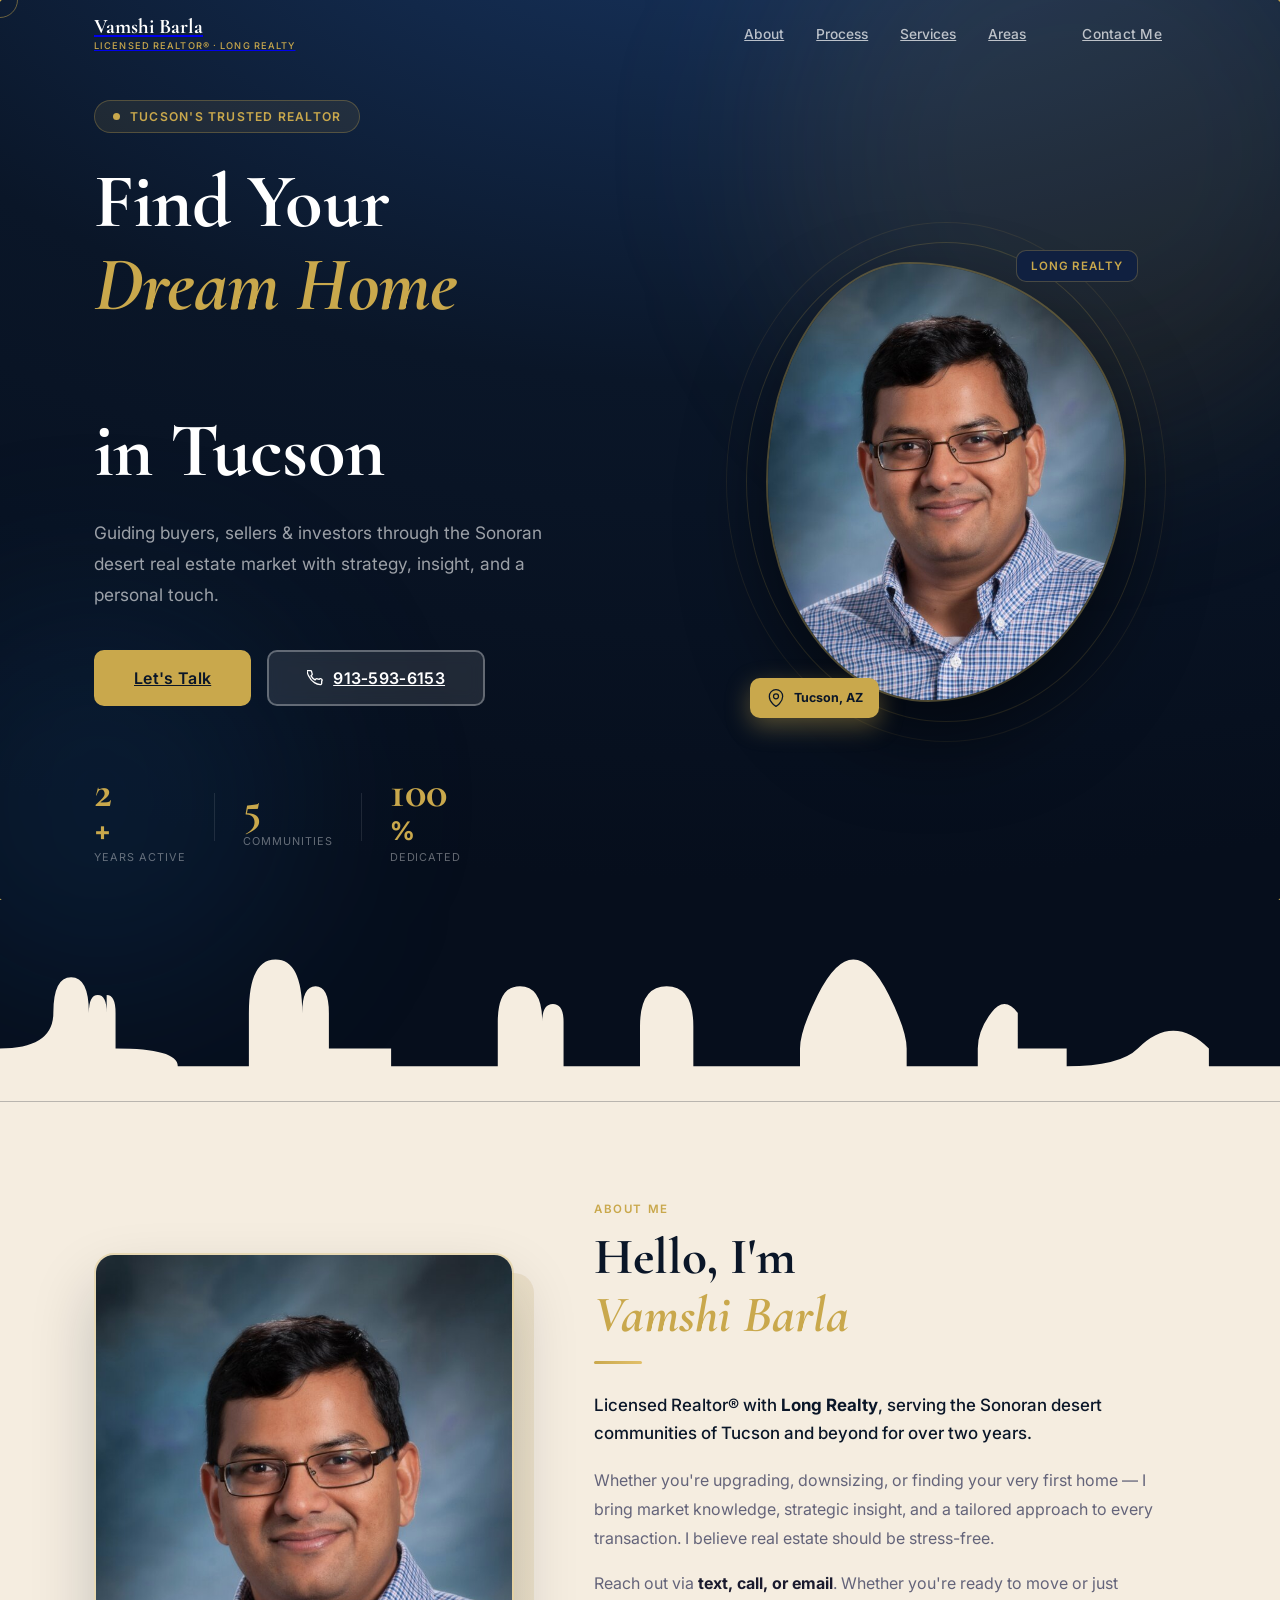
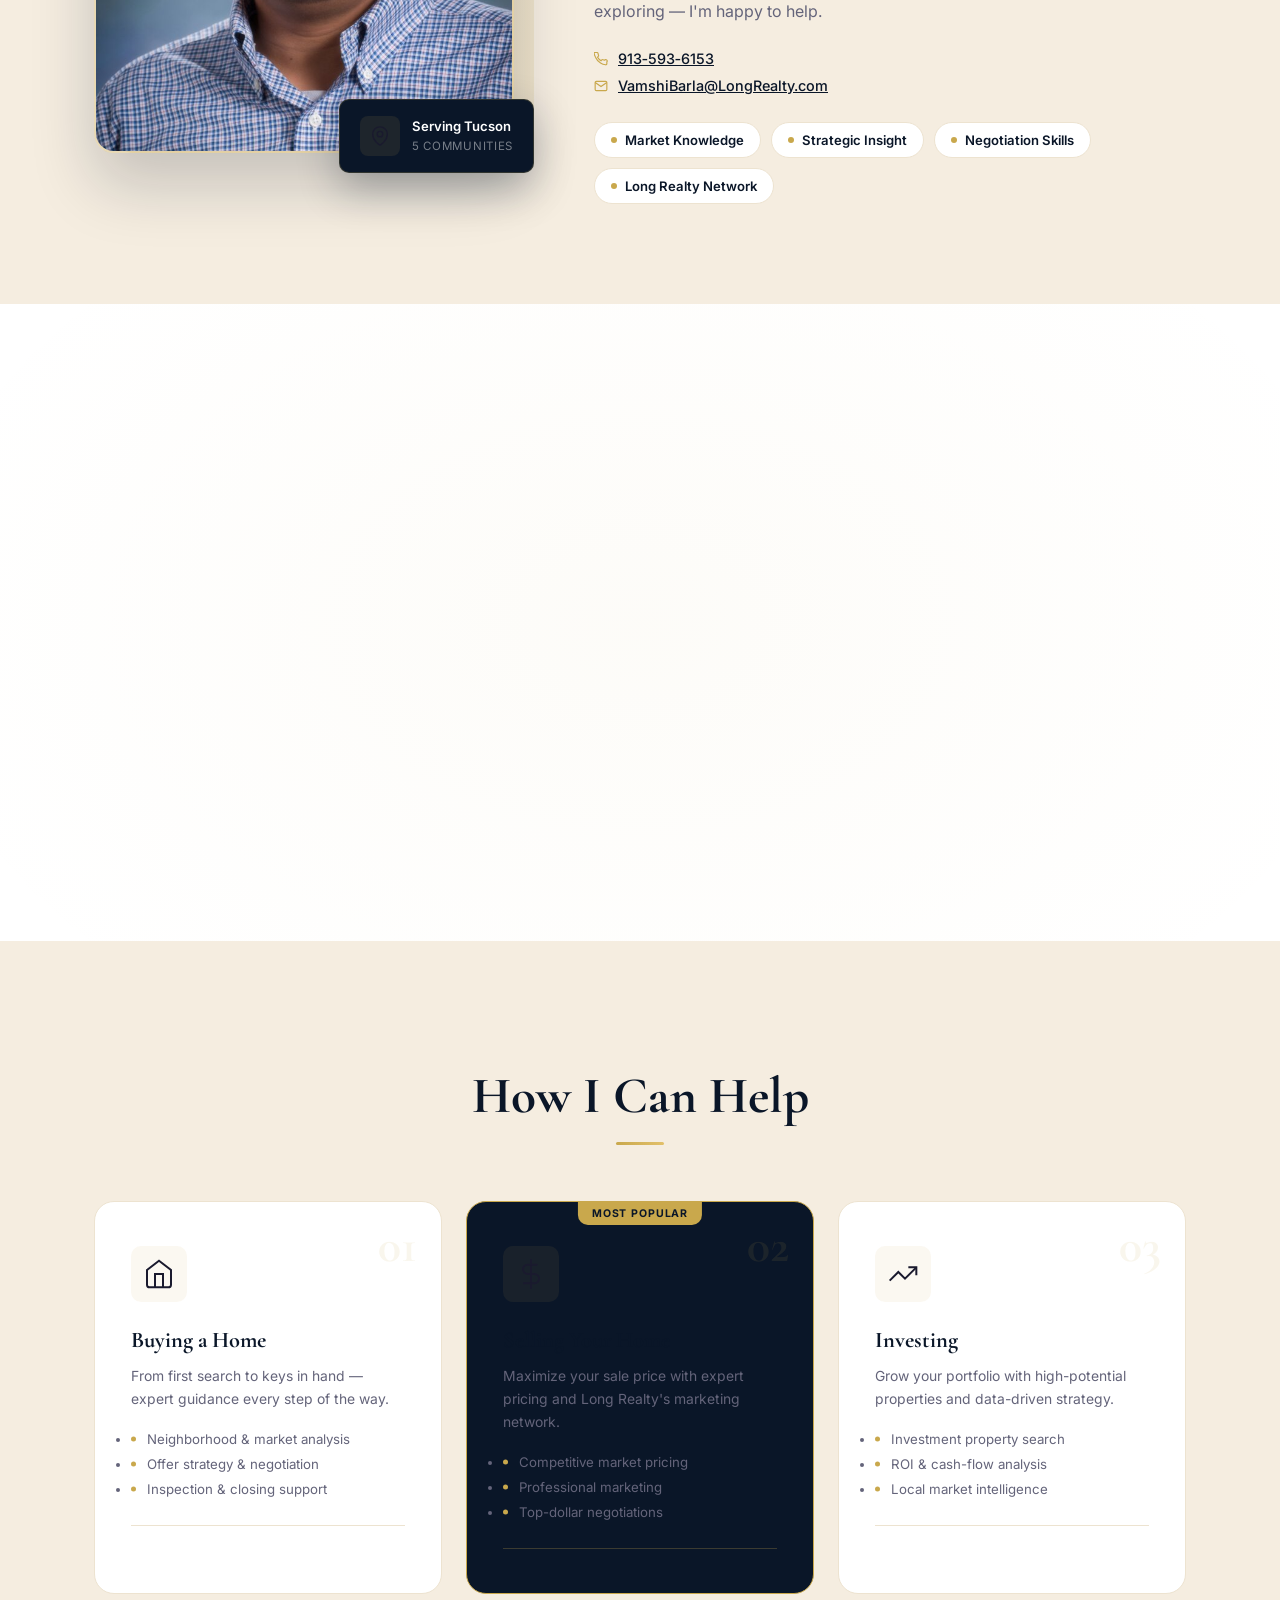
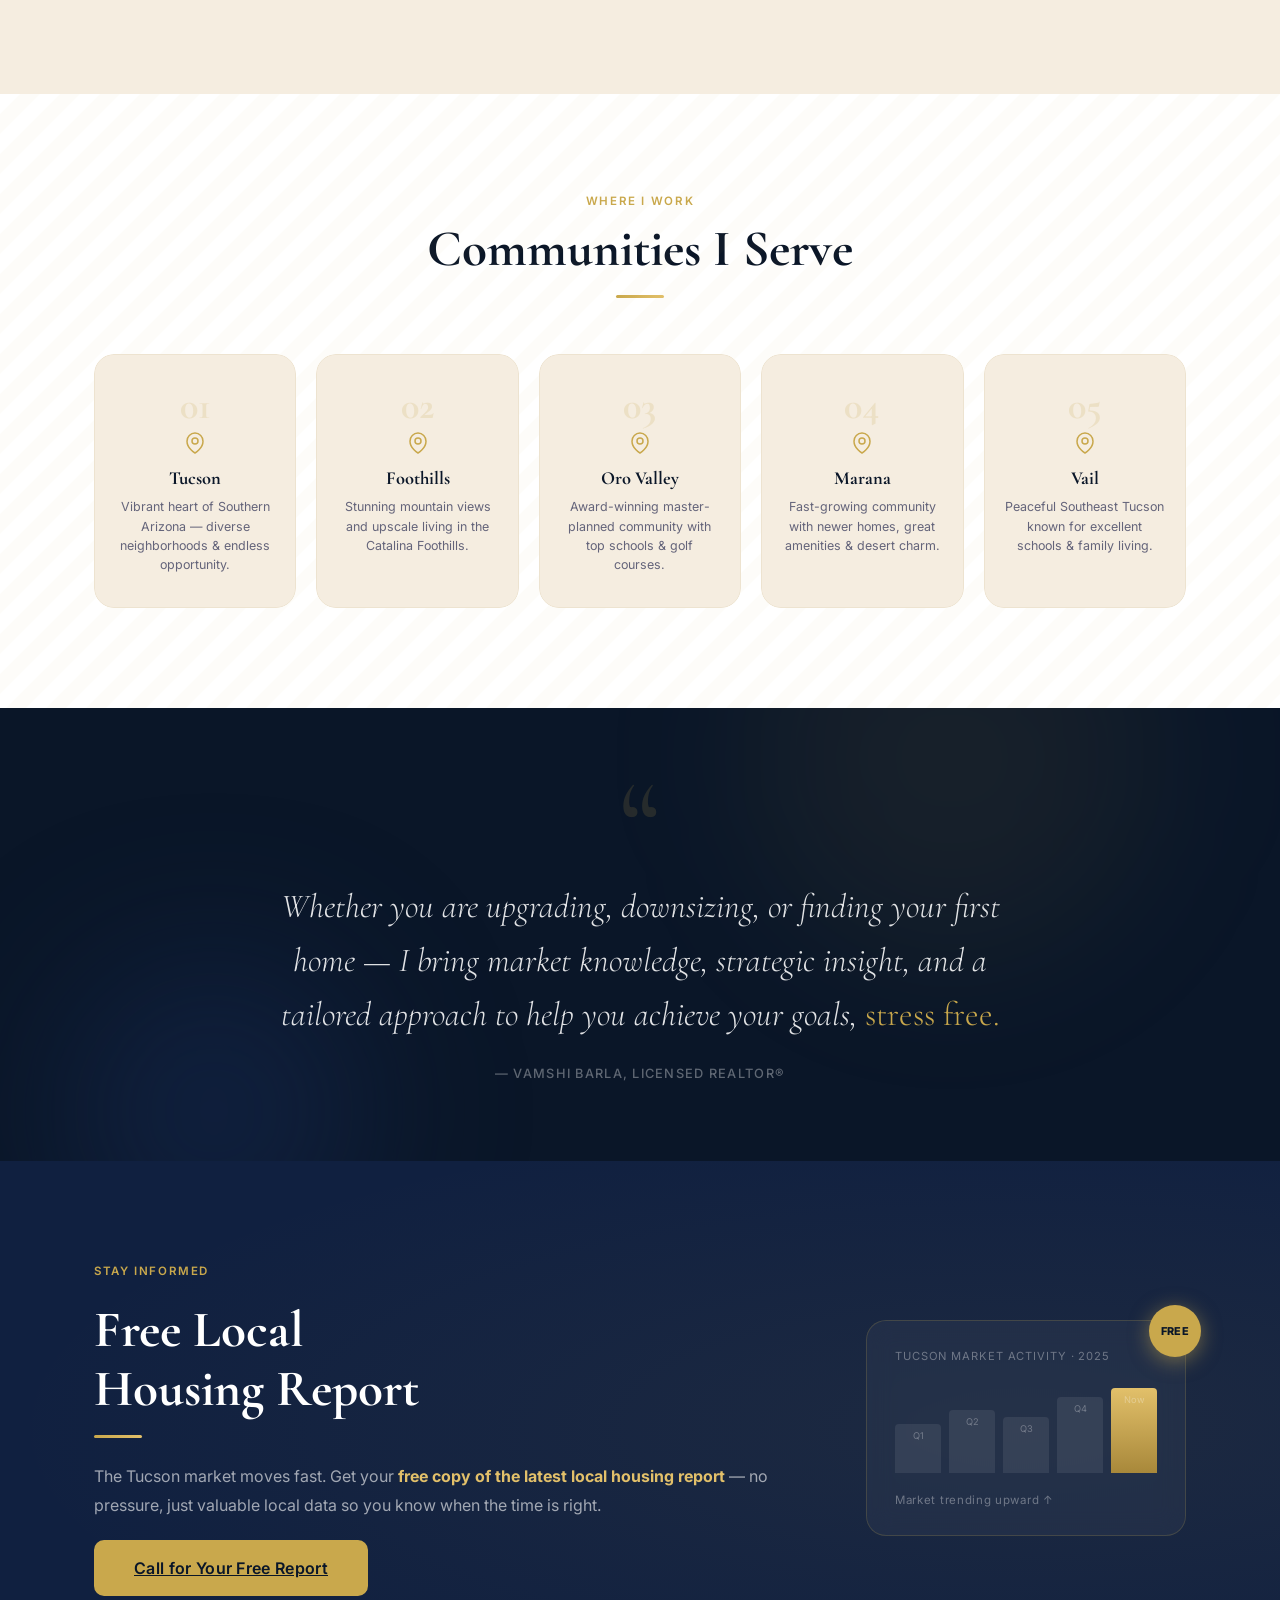
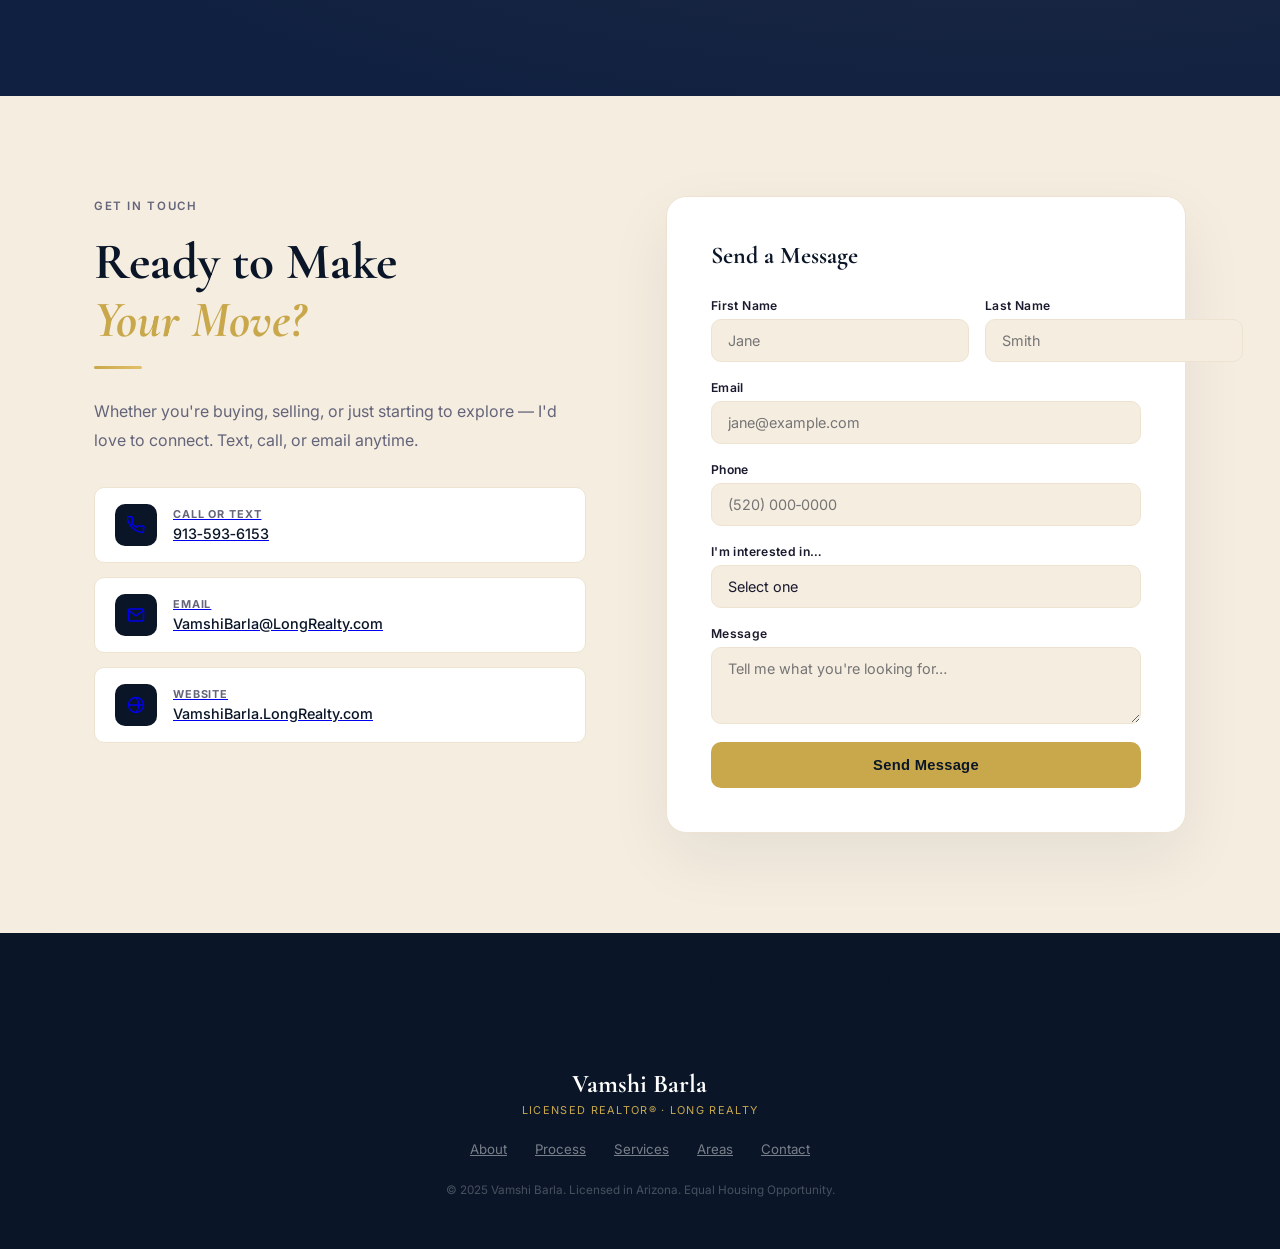
==== commit 2708896b: "Major redesign: split hero, desert SVG, custom cursor, new sections - Split hero layout with photo i" ====
--- a/docs/index.html
+++ b/docs/index.html
@@ -4,137 +4,189 @@
   <meta charset="UTF-8" />
   <meta name="viewport" content="width=device-width, initial-scale=1.0" />
   <title>Vamshi Barla | Licensed Realtor® | Tucson, AZ</title>
-  <meta name="description" content="Vamshi Barla – Licensed Realtor® with Long Realty. Helping buyers, sellers & investors in Tucson, Foothills, Oro Valley, Marana, and Vail." />
   <link rel="preconnect" href="https://fonts.googleapis.com" />
   <link rel="preconnect" href="https://fonts.gstatic.com" crossorigin />
-  <link href="https://fonts.googleapis.com/css2?family=Cormorant+Garamond:ital,wght@0,400;0,600;0,700;1,400&family=Inter:wght@300;400;500;600&display=swap" rel="stylesheet" />
+  <link href="https://fonts.googleapis.com/css2?family=Cormorant+Garamond:ital,wght@0,300;0,600;0,700;1,300;1,600&family=Inter:wght@300;400;500;600&display=swap" rel="stylesheet" />
   <link rel="stylesheet" href="style.css" />
 </head>
 <body>
 
-  <canvas id="particles"></canvas>
+  <!-- Custom cursor -->
+  <div class="cursor" id="cursor"></div>
+  <div class="cursor-ring" id="cursorRing"></div>
 
   <!-- NAV -->
   <header class="nav" id="nav">
     <div class="nav__inner">
       <a href="#" class="nav__brand">
         <span class="nav__name">Vamshi Barla</span>
-        <span class="nav__tag">Licensed Realtor®</span>
+        <span class="nav__tag">Licensed Realtor® · Long Realty</span>
       </a>
       <nav class="nav__links" id="navLinks">
         <a href="#about">About</a>
+        <a href="#process">Process</a>
         <a href="#services">Services</a>
         <a href="#areas">Areas</a>
         <a href="#contact" class="btn btn--nav">Contact Me</a>
       </nav>
-      <button class="hamburger" id="hamburger">
-        <span></span><span></span><span></span>
-      </button>
+      <button class="hamburger" id="hamburger"><span></span><span></span><span></span></button>
     </div>
   </header>
 
   <!-- HERO -->
   <section class="hero" id="hero">
-    <div class="orb orb--1"></div>
-    <div class="orb orb--2"></div>
-    <div class="orb orb--3"></div>
-    <div class="hero__content">
-      <div class="hero__badge reveal-up">
-        <span class="pulse-dot"></span>
-        Long Realty · Smart Move.
-      </div>
-      <h1 class="hero__title reveal-up" style="--d:.1s">
-        Your Tucson<br/><em>Real Estate</em><br/>Expert
-      </h1>
-      <p class="hero__sub reveal-up" style="--d:.2s">
-        Guiding buyers, sellers &amp; investors through the Sonoran desert
-        real estate market — with strategy, heart, and a tailored approach.
-      </p>
-      <div class="hero__ctas reveal-up" style="--d:.3s">
-        <a href="#contact" class="btn btn--gold btn--lg">Let's Talk</a>
-        <a href="tel:9135936153" class="btn btn--glass btn--lg">
-          <svg viewBox="0 0 24 24" fill="none" stroke="currentColor" stroke-width="2" width="18"><path d="M22 16.92v3a2 2 0 01-2.18 2 19.79 19.79 0 01-8.63-3.07A19.5 19.5 0 013.07 9.8a19.79 19.79 0 01-3.07-8.67A2 2 0 012 .9h3a2 2 0 012 1.72c.127.96.361 1.903.7 2.81a2 2 0 01-.45 2.11L6.09 8.91a16 16 0 006 6l1.27-1.27a2 2 0 012.11-.45c.907.339 1.85.573 2.81.7A2 2 0 0122 16.92z"/></svg>
-          913‑593‑6153
-        </a>
-      </div>
-      <div class="hero__stats reveal-up" style="--d:.4s">
-        <div class="stat">
-          <div class="stat__row"><span class="stat__num" data-target="2">0</span><span class="stat__plus">+</span></div>
-          <span class="stat__label">Years in Tucson</span>
-        </div>
-        <div class="stat__sep"></div>
-        <div class="stat">
-          <div class="stat__row"><span class="stat__num" data-target="5">0</span></div>
-          <span class="stat__label">Communities</span>
-        </div>
-        <div class="stat__sep"></div>
-        <div class="stat">
-          <div class="stat__row"><span class="stat__num" data-target="100">0</span><span class="stat__plus">%</span></div>
-          <span class="stat__label">Tailored Approach</span>
-        </div>
-      </div>
-    </div>
-    <div class="hero__line"></div>
+    <canvas id="particles"></canvas>
+    <div class="hero__orb hero__orb--1"></div>
+    <div class="hero__orb hero__orb--2"></div>
+
+    <div class="hero__split">
+      <!-- Left -->
+      <div class="hero__left">
+        <div class="hero__badge reveal-hero">
+          <span class="pulse-dot"></span> Tucson's Trusted Realtor
+        </div>
+        <h1 class="hero__title reveal-hero" style="--d:.1s">
+          Find Your<br/><em>Dream Home</em><br/>in Tucson
+        </h1>
+        <p class="hero__sub reveal-hero" style="--d:.2s">
+          Guiding buyers, sellers &amp; investors through the Sonoran desert real estate market with strategy, insight, and a personal touch.
+        </p>
+        <div class="hero__ctas reveal-hero" style="--d:.3s">
+          <a href="#contact" class="btn btn--gold btn--lg magnetic">Let's Talk</a>
+          <a href="tel:9135936153" class="btn btn--glass btn--lg magnetic">
+            <svg width="16" viewBox="0 0 24 24" fill="none" stroke="currentColor" stroke-width="2"><path d="M22 16.92v3a2 2 0 01-2.18 2 19.79 19.79 0 01-8.63-3.07A19.5 19.5 0 013.07 9.8a19.79 19.79 0 01-3.07-8.67A2 2 0 012 .9h3a2 2 0 012 1.72c.127.96.361 1.903.7 2.81a2 2 0 01-.45 2.11L6.09 8.91a16 16 0 006 6l1.27-1.27a2 2 0 012.11-.45c.907.339 1.85.573 2.81.7A2 2 0 0122 16.92z"/></svg>
+            913‑593‑6153
+          </a>
+        </div>
+        <div class="hero__stats reveal-hero" style="--d:.4s">
+          <div class="hstat">
+            <span class="hstat__n" data-target="2">0</span><span class="hstat__s">+</span>
+            <span class="hstat__l">Years Active</span>
+          </div>
+          <div class="hstat__div"></div>
+          <div class="hstat">
+            <span class="hstat__n" data-target="5">0</span>
+            <span class="hstat__l">Communities</span>
+          </div>
+          <div class="hstat__div"></div>
+          <div class="hstat">
+            <span class="hstat__n" data-target="100">0</span><span class="hstat__s">%</span>
+            <span class="hstat__l">Dedicated</span>
+          </div>
+        </div>
+      </div>
+
+      <!-- Right: Photo -->
+      <div class="hero__right reveal-hero" style="--d:.15s">
+        <div class="hero__photo-wrap">
+          <div class="hero__photo-ring hero__photo-ring--1"></div>
+          <div class="hero__photo-ring hero__photo-ring--2"></div>
+          <div class="hero__photo-frame">
+            <img src="vamshi.jpg" alt="Vamshi Barla" class="hero__photo" />
+          </div>
+          <div class="hero__photo-badge">
+            <svg width="20" viewBox="0 0 24 24" fill="none" stroke="currentColor" stroke-width="1.5"><path d="M12 22s-8-4.5-8-11.8A8 8 0 0112 2a8 8 0 018 8.2c0 7.3-8 11.8-8 11.8z"/><circle cx="12" cy="10" r="3"/></svg>
+            Tucson, AZ
+          </div>
+          <div class="hero__photo-tag">Long Realty</div>
+        </div>
+      </div>
+    </div>
+
+    <!-- Desert silhouette -->
+    <div class="hero__desert">
+      <svg viewBox="0 0 1440 200" preserveAspectRatio="none" xmlns="http://www.w3.org/2000/svg">
+        <path d="M0,200 L0,140 Q60,140 60,100 Q60,60 80,60 Q100,60 100,100 Q100,80 110,80 Q120,80 120,100 L120,80 Q130,80 130,100 L130,140 Q200,140 200,160 L280,160 Q280,140 280,100 Q280,40 310,40 Q340,40 340,100 Q340,70 355,70 Q370,70 370,100 L370,140 L440,140 L440,160 L560,160 Q560,140 560,110 Q560,70 585,70 Q610,70 610,110 Q610,90 622,90 Q634,90 634,110 L634,160 L720,160 Q720,140 720,115 Q720,70 750,70 Q780,70 780,115 L780,160 L900,160 L900,140 Q900,120 920,80 Q940,40 960,40 Q980,40 1000,80 Q1020,120 1020,140 L1020,160 L1100,160 L1100,140 Q1100,120 1115,100 Q1130,80 1145,100 L1145,140 L1200,140 L1200,160 Q1260,160 1280,140 Q1300,120 1320,120 Q1340,120 1360,140 L1360,160 L1440,160 L1440,200 Z" fill="#f5ede0"/>
+      </svg>
+    </div>
   </section>
 
   <!-- ABOUT -->
   <section class="about section" id="about">
     <div class="container about__grid">
       <div class="about__left">
-        <div class="about__photo-wrap">
-          <div class="about__glow"></div>
-          <div class="about__frame">
-            <img src="vamshi.jpg" alt="Vamshi Barla" class="about__photo"
-              onerror="this.style.display='none';document.getElementById('photoPlaceholder').style.display='flex'" />
-            <div class="about__placeholder" id="photoPlaceholder">
-              <svg viewBox="0 0 100 120" fill="none" width="80">
-                <circle cx="50" cy="38" r="24" fill="rgba(201,168,76,0.25)" stroke="rgba(201,168,76,0.4)" stroke-width="1.5"/>
-                <ellipse cx="50" cy="95" rx="36" ry="22" fill="rgba(201,168,76,0.15)" stroke="rgba(201,168,76,0.3)" stroke-width="1.5"/>
-              </svg>
-              <p>Upload vamshi.jpg to docs/ on GitHub</p>
+        <div class="about__img-stack">
+          <div class="about__img-bg"></div>
+          <div class="about__img-frame">
+            <img src="vamshi.jpg" alt="Vamshi Barla" class="about__img" />
+          </div>
+          <div class="about__img-card">
+            <div class="aic__icon">
+              <svg width="22" viewBox="0 0 24 24" fill="none" stroke="currentColor" stroke-width="1.5"><path d="M12 22s-8-4.5-8-11.8A8 8 0 0112 2a8 8 0 018 8.2c0 7.3-8 11.8-8 11.8z"/><circle cx="12" cy="10" r="3"/></svg>
             </div>
-          </div>
-          <div class="about__card">
-            <a href="tel:9135936153" class="about__citem">
-              <div class="about__cicon"><svg viewBox="0 0 24 24" fill="none" stroke="currentColor" stroke-width="2" width="16"><path d="M22 16.92v3a2 2 0 01-2.18 2 19.79 19.79 0 01-8.63-3.07A19.5 19.5 0 013.07 9.8a19.79 19.79 0 01-3.07-8.67A2 2 0 012 .9h3a2 2 0 012 1.72c.127.96.361 1.903.7 2.81a2 2 0 01-.45 2.11L6.09 8.91a16 16 0 006 6l1.27-1.27a2 2 0 012.11-.45c.907.339 1.85.573 2.81.7A2 2 0 0122 16.92z"/></svg></div>
-              <div><strong>Call or Text</strong><span>913‑593‑6153</span></div>
-            </a>
-            <a href="mailto:VamshiBarla@LongRealty.com" class="about__citem">
-              <div class="about__cicon"><svg viewBox="0 0 24 24" fill="none" stroke="currentColor" stroke-width="2" width="16"><path d="M4 4h16c1.1 0 2 .9 2 2v12c0 1.1-.9 2-2 2H4c-1.1 0-2-.9-2-2V6c0-1.1.9-2 2-2z"/><polyline points="22,6 12,13 2,6"/></svg></div>
-              <div><strong>Email</strong><span>VamshiBarla@LongRealty.com</span></div>
-            </a>
-            <a href="http://VamshiBarla.LongRealty.com" target="_blank" class="about__citem">
-              <div class="about__cicon"><svg viewBox="0 0 24 24" fill="none" stroke="currentColor" stroke-width="2" width="16"><circle cx="12" cy="12" r="10"/><line x1="2" y1="12" x2="22" y2="12"/><path d="M12 2a15.3 15.3 0 010 20"/></svg></div>
-              <div><strong>Website</strong><span>LongRealty.com</span></div>
-            </a>
-          </div>
-        </div>
-      </div>
-
+            <div>
+              <strong>Serving Tucson</strong>
+              <span>5 Communities</span>
+            </div>
+          </div>
+        </div>
+      </div>
       <div class="about__right">
-        <p class="eyebrow reveal-up">Hello, I'm</p>
-        <h2 class="section-title reveal-up" style="--d:.05s">Vamshi Barla</h2>
-        <div class="gold-line reveal-up" style="--d:.08s"></div>
-        <p class="about__lead reveal-up" style="--d:.12s">Licensed Realtor® with <strong>Long Realty</strong>, serving the beautiful Sonoran desert communities of Tucson and beyond.</p>
-        <p class="about__body reveal-up" style="--d:.16s">Whether you're upgrading, downsizing, or finding your very first home — I bring market knowledge, strategic insight, and Long Realty's powerful resources to every transaction.</p>
-        <p class="about__body reveal-up" style="--d:.2s">Reach out via <strong>text, call, or email</strong>. Whether you're ready to move or just curious — I'm happy to help.</p>
-        <div class="pillars reveal-up" style="--d:.25s">
-          <div class="pillar">
-            <div class="pillar__icon"><svg viewBox="0 0 24 24" fill="none" stroke="currentColor" stroke-width="1.5" width="20"><path d="M3 9l9-7 9 7v11a2 2 0 01-2 2H5a2 2 0 01-2-2z"/></svg></div>
-            <span>Market Knowledge</span>
-          </div>
-          <div class="pillar">
-            <div class="pillar__icon"><svg viewBox="0 0 24 24" fill="none" stroke="currentColor" stroke-width="1.5" width="20"><polyline points="22 7 13.5 15.5 8.5 10.5 2 17"/></svg></div>
-            <span>Strategic Insight</span>
-          </div>
-          <div class="pillar">
-            <div class="pillar__icon"><svg viewBox="0 0 24 24" fill="none" stroke="currentColor" stroke-width="1.5" width="20"><path d="M17 21v-2a4 4 0 00-4-4H5a4 4 0 00-4 4v2"/><circle cx="9" cy="7" r="4"/><path d="M23 21v-2a4 4 0 00-3-3.87"/></svg></div>
-            <span>Negotiation Skills</span>
-          </div>
-          <div class="pillar">
-            <div class="pillar__icon"><svg viewBox="0 0 24 24" fill="none" stroke="currentColor" stroke-width="1.5" width="20"><rect x="2" y="3" width="20" height="14" rx="2"/><line x1="8" y1="21" x2="16" y2="21"/></svg></div>
-            <span>Long Realty Network</span>
-          </div>
+        <p class="eyebrow reveal-up">About Me</p>
+        <h2 class="section-title reveal-up" style="--d:.05s">Hello, I'm<br/><em>Vamshi Barla</em></h2>
+        <div class="gold-line reveal-up" style="--d:.1s"></div>
+        <p class="about__lead reveal-up" style="--d:.14s">Licensed Realtor® with <strong>Long Realty</strong>, serving the Sonoran desert communities of Tucson and beyond for over two years.</p>
+        <p class="about__body reveal-up" style="--d:.18s">Whether you're upgrading, downsizing, or finding your very first home — I bring market knowledge, strategic insight, and a tailored approach to every transaction. I believe real estate should be stress-free.</p>
+        <p class="about__body reveal-up" style="--d:.22s">Reach out via <strong>text, call, or email</strong>. Whether you're ready to move or just exploring — I'm happy to help.</p>
+
+        <div class="about__contact reveal-up" style="--d:.26s">
+          <a href="tel:9135936153" class="about__clink">
+            <svg width="14" viewBox="0 0 24 24" fill="none" stroke="currentColor" stroke-width="2"><path d="M22 16.92v3a2 2 0 01-2.18 2 19.79 19.79 0 01-8.63-3.07A19.5 19.5 0 013.07 9.8a19.79 19.79 0 01-3.07-8.67A2 2 0 012 .9h3a2 2 0 012 1.72c.127.96.361 1.903.7 2.81a2 2 0 01-.45 2.11L6.09 8.91a16 16 0 006 6l1.27-1.27a2 2 0 012.11-.45c.907.339 1.85.573 2.81.7A2 2 0 0122 16.92z"/></svg>
+            913‑593‑6153
+          </a>
+          <a href="mailto:VamshiBarla@LongRealty.com" class="about__clink">
+            <svg width="14" viewBox="0 0 24 24" fill="none" stroke="currentColor" stroke-width="2"><path d="M4 4h16c1.1 0 2 .9 2 2v12c0 1.1-.9 2-2 2H4c-1.1 0-2-.9-2-2V6c0-1.1.9-2 2-2z"/><polyline points="22,6 12,13 2,6"/></svg>
+            VamshiBarla@LongRealty.com
+          </a>
+        </div>
+
+        <div class="pillars reveal-up" style="--d:.3s">
+          <div class="pillar"><div class="pillar__dot"></div>Market Knowledge</div>
+          <div class="pillar"><div class="pillar__dot"></div>Strategic Insight</div>
+          <div class="pillar"><div class="pillar__dot"></div>Negotiation Skills</div>
+          <div class="pillar"><div class="pillar__dot"></div>Long Realty Network</div>
+        </div>
+      </div>
+    </div>
+  </section>
+
+  <!-- PROCESS -->
+  <section class="process section" id="process">
+    <div class="process__bg"></div>
+    <div class="container">
+      <p class="eyebrow center reveal-up">How It Works</p>
+      <h2 class="section-title center reveal-up" style="--d:.05s">Your Path to a New Home</h2>
+      <div class="gold-line center reveal-up" style="--d:.1s"></div>
+      <div class="process__steps">
+        <div class="pstep reveal-up" style="--d:.1s">
+          <div class="pstep__num">01</div>
+          <div class="pstep__icon">
+            <svg width="28" viewBox="0 0 24 24" fill="none" stroke="currentColor" stroke-width="1.5"><circle cx="11" cy="11" r="8"/><line x1="21" y1="21" x2="16.65" y2="16.65"/></svg>
+          </div>
+          <h3>Discover</h3>
+          <p>We connect, I listen. Understanding your goals, lifestyle and budget to find properties that truly fit.</p>
+        </div>
+        <div class="pstep__arrow reveal-up" style="--d:.15s">
+          <svg width="40" viewBox="0 0 40 12" fill="none"><path d="M0 6 Q20 6 32 6" stroke="rgba(201,168,76,0.5)" stroke-width="1.5" stroke-dasharray="4 3"/><path d="M30 2 L38 6 L30 10" stroke="var(--gold)" stroke-width="1.5" fill="none"/></svg>
+        </div>
+        <div class="pstep reveal-up" style="--d:.2s">
+          <div class="pstep__num">02</div>
+          <div class="pstep__icon">
+            <svg width="28" viewBox="0 0 24 24" fill="none" stroke="currentColor" stroke-width="1.5"><path d="M17 21v-2a4 4 0 00-4-4H5a4 4 0 00-4 4v2"/><circle cx="9" cy="7" r="4"/><path d="M23 21v-2a4 4 0 00-3-3.87M16 3.13a4 4 0 010 7.75"/></svg>
+          </div>
+          <h3>Negotiate</h3>
+          <p>I advocate fiercely for you — pricing strategy, offer terms, and every detail handled with expertise.</p>
+        </div>
+        <div class="pstep__arrow reveal-up" style="--d:.25s">
+          <svg width="40" viewBox="0 0 40 12" fill="none"><path d="M0 6 Q20 6 32 6" stroke="rgba(201,168,76,0.5)" stroke-width="1.5" stroke-dasharray="4 3"/><path d="M30 2 L38 6 L30 10" stroke="var(--gold)" stroke-width="1.5" fill="none"/></svg>
+        </div>
+        <div class="pstep reveal-up" style="--d:.3s">
+          <div class="pstep__num">03</div>
+          <div class="pstep__icon">
+            <svg width="28" viewBox="0 0 24 24" fill="none" stroke="currentColor" stroke-width="1.5"><polyline points="20 6 9 17 4 12"/></svg>
+          </div>
+          <h3>Close</h3>
+          <p>Seamless closing — I guide you through every document, deadline, and detail until keys are in hand.</p>
         </div>
       </div>
     </div>
@@ -142,45 +194,50 @@
 
   <!-- SERVICES -->
   <section class="services section" id="services">
-    <div class="services__bg"></div>
     <div class="container">
       <p class="eyebrow center reveal-up">What I Do</p>
       <h2 class="section-title center reveal-up" style="--d:.05s">How I Can Help</h2>
       <div class="gold-line center reveal-up" style="--d:.1s"></div>
       <div class="services__grid">
+
         <div class="scard reveal-up" style="--d:.1s">
-          <div class="scard__icon"><svg viewBox="0 0 24 24" fill="none" stroke="currentColor" stroke-width="1.5" width="28"><path d="M3 9l9-7 9 7v11a2 2 0 01-2 2H5a2 2 0 01-2-2z"/><polyline points="9 22 9 12 15 12 15 22"/></svg></div>
+          <div class="scard__num">01</div>
+          <div class="scard__icon"><svg width="32" viewBox="0 0 24 24" fill="none" stroke="currentColor" stroke-width="1.5"><path d="M3 9l9-7 9 7v11a2 2 0 01-2 2H5a2 2 0 01-2-2z"/><polyline points="9 22 9 12 15 12 15 22"/></svg></div>
           <h3>Buying a Home</h3>
-          <p>From first-time buyers to seasoned investors — I'll find the right property at the right price.</p>
+          <p>From first search to keys in hand — expert guidance every step of the way.</p>
           <ul>
             <li>Neighborhood &amp; market analysis</li>
             <li>Offer strategy &amp; negotiation</li>
-            <li>Inspection guidance</li>
-            <li>Seamless closing support</li>
+            <li>Inspection &amp; closing support</li>
           </ul>
-        </div>
-        <div class="scard scard--featured reveal-up" style="--d:.2s">
+          <div class="scard__line"></div>
+        </div>
+
+        <div class="scard scard--dark reveal-up" style="--d:.2s">
+          <div class="scard__num">02</div>
           <div class="scard__tag">Most Popular</div>
-          <div class="scard__icon"><svg viewBox="0 0 24 24" fill="none" stroke="currentColor" stroke-width="1.5" width="28"><line x1="12" y1="1" x2="12" y2="23"/><path d="M17 5H9.5a3.5 3.5 0 000 7h5a3.5 3.5 0 010 7H6"/></svg></div>
+          <div class="scard__icon"><svg width="32" viewBox="0 0 24 24" fill="none" stroke="currentColor" stroke-width="1.5"><line x1="12" y1="1" x2="12" y2="23"/><path d="M17 5H9.5a3.5 3.5 0 000 7h5a3.5 3.5 0 010 7H6"/></svg></div>
           <h3>Selling Your Home</h3>
-          <p>Maximize your sale price with expert pricing, strategic marketing, and top-dollar negotiations.</p>
+          <p>Maximize your sale price with expert pricing and Long Realty's marketing network.</p>
           <ul>
             <li>Competitive market pricing</li>
             <li>Professional marketing</li>
-            <li>Qualified buyer screening</li>
             <li>Top-dollar negotiations</li>
           </ul>
-        </div>
+          <div class="scard__line"></div>
+        </div>
+
         <div class="scard reveal-up" style="--d:.3s">
-          <div class="scard__icon"><svg viewBox="0 0 24 24" fill="none" stroke="currentColor" stroke-width="1.5" width="28"><polyline points="22 7 13.5 15.5 8.5 10.5 2 17"/><polyline points="16 7 22 7 22 13"/></svg></div>
-          <h3>Real Estate Investing</h3>
-          <p>Grow your portfolio with high-potential properties and data-driven investment strategies.</p>
+          <div class="scard__num">03</div>
+          <div class="scard__icon"><svg width="32" viewBox="0 0 24 24" fill="none" stroke="currentColor" stroke-width="1.5"><polyline points="22 7 13.5 15.5 8.5 10.5 2 17"/><polyline points="16 7 22 7 22 13"/></svg></div>
+          <h3>Investing</h3>
+          <p>Grow your portfolio with high-potential properties and data-driven strategy.</p>
           <ul>
             <li>Investment property search</li>
             <li>ROI &amp; cash-flow analysis</li>
-            <li>Portfolio growth strategy</li>
             <li>Local market intelligence</li>
           </ul>
+          <div class="scard__line"></div>
         </div>
       </div>
     </div>
@@ -188,43 +245,90 @@
 
   <!-- AREAS -->
   <section class="areas section" id="areas">
+    <div class="areas__bg"></div>
     <div class="container">
       <p class="eyebrow center reveal-up">Where I Work</p>
       <h2 class="section-title center reveal-up" style="--d:.05s">Communities I Serve</h2>
       <div class="gold-line center reveal-up" style="--d:.1s"></div>
-      <p class="section-sub center reveal-up" style="--d:.15s">Reach out if you or someone you know is looking to buy or sell in any of these beautiful Tucson‑area communities.</p>
       <div class="areas__grid">
-        <div class="acard reveal-up" style="--d:.05s"><span class="acard__num">01</span><div class="acard__pin"><svg viewBox="0 0 24 24" fill="none" stroke="currentColor" stroke-width="1.5" width="22"><path d="M12 22s-8-4.5-8-11.8A8 8 0 0112 2a8 8 0 018 8.2c0 7.3-8 11.8-8 11.8z"/><circle cx="12" cy="10" r="3"/></svg></div><h3>Tucson</h3><p>Vibrant heart of Southern Arizona — diverse neighborhoods &amp; endless opportunity.</p></div>
-        <div class="acard reveal-up" style="--d:.1s"><span class="acard__num">02</span><div class="acard__pin"><svg viewBox="0 0 24 24" fill="none" stroke="currentColor" stroke-width="1.5" width="22"><path d="M12 22s-8-4.5-8-11.8A8 8 0 0112 2a8 8 0 018 8.2c0 7.3-8 11.8-8 11.8z"/><circle cx="12" cy="10" r="3"/></svg></div><h3>Foothills</h3><p>Stunning mountain views and upscale living in the Catalina Foothills.</p></div>
-        <div class="acard reveal-up" style="--d:.15s"><span class="acard__num">03</span><div class="acard__pin"><svg viewBox="0 0 24 24" fill="none" stroke="currentColor" stroke-width="1.5" width="22"><path d="M12 22s-8-4.5-8-11.8A8 8 0 0112 2a8 8 0 018 8.2c0 7.3-8 11.8-8 11.8z"/><circle cx="12" cy="10" r="3"/></svg></div><h3>Oro Valley</h3><p>Award-winning master-planned community with top schools &amp; golf courses.</p></div>
-        <div class="acard reveal-up" style="--d:.2s"><span class="acard__num">04</span><div class="acard__pin"><svg viewBox="0 0 24 24" fill="none" stroke="currentColor" stroke-width="1.5" width="22"><path d="M12 22s-8-4.5-8-11.8A8 8 0 0112 2a8 8 0 018 8.2c0 7.3-8 11.8-8 11.8z"/><circle cx="12" cy="10" r="3"/></svg></div><h3>Marana</h3><p>Fast-growing community with newer homes, great amenities &amp; desert charm.</p></div>
-        <div class="acard reveal-up" style="--d:.25s"><span class="acard__num">05</span><div class="acard__pin"><svg viewBox="0 0 24 24" fill="none" stroke="currentColor" stroke-width="1.5" width="22"><path d="M12 22s-8-4.5-8-11.8A8 8 0 0112 2a8 8 0 018 8.2c0 7.3-8 11.8-8 11.8z"/><circle cx="12" cy="10" r="3"/></svg></div><h3>Vail</h3><p>Peaceful Southeast Tucson known for excellent schools &amp; family living.</p></div>
-      </div>
-    </div>
-  </section>
-
-  <!-- REPORT CTA -->
+        <div class="acard reveal-up" style="--d:.05s">
+          <div class="acard__inner">
+            <span class="acard__num">01</span>
+            <svg class="acard__pin" width="24" viewBox="0 0 24 24" fill="none" stroke="currentColor" stroke-width="1.5"><path d="M12 22s-8-4.5-8-11.8A8 8 0 0112 2a8 8 0 018 8.2c0 7.3-8 11.8-8 11.8z"/><circle cx="12" cy="10" r="3"/></svg>
+            <h3>Tucson</h3>
+            <p>Vibrant heart of Southern Arizona — diverse neighborhoods &amp; endless opportunity.</p>
+          </div>
+        </div>
+        <div class="acard reveal-up" style="--d:.1s">
+          <div class="acard__inner">
+            <span class="acard__num">02</span>
+            <svg class="acard__pin" width="24" viewBox="0 0 24 24" fill="none" stroke="currentColor" stroke-width="1.5"><path d="M12 22s-8-4.5-8-11.8A8 8 0 0112 2a8 8 0 018 8.2c0 7.3-8 11.8-8 11.8z"/><circle cx="12" cy="10" r="3"/></svg>
+            <h3>Foothills</h3>
+            <p>Stunning mountain views and upscale living in the Catalina Foothills.</p>
+          </div>
+        </div>
+        <div class="acard reveal-up" style="--d:.15s">
+          <div class="acard__inner">
+            <span class="acard__num">03</span>
+            <svg class="acard__pin" width="24" viewBox="0 0 24 24" fill="none" stroke="currentColor" stroke-width="1.5"><path d="M12 22s-8-4.5-8-11.8A8 8 0 0112 2a8 8 0 018 8.2c0 7.3-8 11.8-8 11.8z"/><circle cx="12" cy="10" r="3"/></svg>
+            <h3>Oro Valley</h3>
+            <p>Award-winning master-planned community with top schools &amp; golf courses.</p>
+          </div>
+        </div>
+        <div class="acard reveal-up" style="--d:.2s">
+          <div class="acard__inner">
+            <span class="acard__num">04</span>
+            <svg class="acard__pin" width="24" viewBox="0 0 24 24" fill="none" stroke="currentColor" stroke-width="1.5"><path d="M12 22s-8-4.5-8-11.8A8 8 0 0112 2a8 8 0 018 8.2c0 7.3-8 11.8-8 11.8z"/><circle cx="12" cy="10" r="3"/></svg>
+            <h3>Marana</h3>
+            <p>Fast-growing community with newer homes, great amenities &amp; desert charm.</p>
+          </div>
+        </div>
+        <div class="acard reveal-up" style="--d:.25s">
+          <div class="acard__inner">
+            <span class="acard__num">05</span>
+            <svg class="acard__pin" width="24" viewBox="0 0 24 24" fill="none" stroke="currentColor" stroke-width="1.5"><path d="M12 22s-8-4.5-8-11.8A8 8 0 0112 2a8 8 0 018 8.2c0 7.3-8 11.8-8 11.8z"/><circle cx="12" cy="10" r="3"/></svg>
+            <h3>Vail</h3>
+            <p>Peaceful Southeast Tucson known for excellent schools &amp; family living.</p>
+          </div>
+        </div>
+      </div>
+    </div>
+  </section>
+
+  <!-- QUOTE BANNER -->
+  <section class="quote-banner">
+    <div class="qb__orb qb__orb--1"></div>
+    <div class="qb__orb qb__orb--2"></div>
+    <div class="container qb__inner">
+      <div class="qb__mark">&ldquo;</div>
+      <blockquote class="qb__text reveal-up">
+        Whether you are upgrading, downsizing, or finding your first home — I bring market knowledge, strategic insight, and a tailored approach to help you achieve your goals, <em>stress free.</em>
+      </blockquote>
+      <div class="qb__attr reveal-up" style="--d:.1s">— Vamshi Barla, Licensed Realtor®</div>
+    </div>
+  </section>
+
+  <!-- REPORT -->
   <section class="report section">
-    <div class="report__orb report__orb--1"></div>
-    <div class="report__orb report__orb--2"></div>
     <div class="container report__inner">
       <div class="report__copy reveal-up">
-        <p class="eyebrow" style="color:var(--gold)">Stay Ahead</p>
+        <p class="eyebrow" style="color:var(--gold)">Stay Informed</p>
         <h2 class="section-title" style="color:#fff">Free Local<br/>Housing Report</h2>
         <div class="gold-line"></div>
-        <p>The Tucson market moves fast. Get your <strong>free copy of the latest local housing report</strong> and know exactly when the time is right to make your move. No pressure — just valuable local data.</p>
-        <a href="tel:9135936153" class="btn btn--gold btn--lg">Call for Your Free Report</a>
+        <p>The Tucson market moves fast. Get your <strong>free copy of the latest local housing report</strong> — no pressure, just valuable local data so you know when the time is right.</p>
+        <a href="tel:9135936153" class="btn btn--gold btn--lg magnetic">Call for Your Free Report</a>
       </div>
       <div class="report__visual reveal-up" style="--d:.15s">
         <div class="report__card">
           <p class="report__label">Tucson Market Activity · 2025</p>
-          <div class="report__bars">
+          <div class="report__bars" id="reportBars">
             <div class="rbar" style="--h:55%;--delay:0s"><span>Q1</span></div>
             <div class="rbar" style="--h:70%;--delay:.1s"><span>Q2</span></div>
             <div class="rbar" style="--h:62%;--delay:.2s"><span>Q3</span></div>
             <div class="rbar" style="--h:85%;--delay:.3s"><span>Q4</span></div>
             <div class="rbar rbar--gold" style="--h:95%;--delay:.4s"><span>Now</span></div>
           </div>
+          <p class="report__note">Market trending upward ↑</p>
           <div class="report__free">FREE</div>
         </div>
       </div>
@@ -236,17 +340,21 @@
     <div class="container contact__grid">
       <div class="contact__copy">
         <p class="eyebrow reveal-up">Get In Touch</p>
-        <h2 class="section-title reveal-up" style="--d:.05s">Ready to Make<br/>Your Move?</h2>
+        <h2 class="section-title reveal-up" style="--d:.05s">Ready to Make<br/><em>Your Move?</em></h2>
         <div class="gold-line reveal-up" style="--d:.1s"></div>
         <p class="reveal-up" style="--d:.15s">Whether you're buying, selling, or just starting to explore — I'd love to connect. Text, call, or email anytime.</p>
         <div class="cmethods reveal-up" style="--d:.2s">
           <a href="tel:9135936153" class="cmethod">
-            <div class="cmethod__icon"><svg viewBox="0 0 24 24" fill="none" stroke="currentColor" stroke-width="2" width="18"><path d="M22 16.92v3a2 2 0 01-2.18 2 19.79 19.79 0 01-8.63-3.07A19.5 19.5 0 013.07 9.8a19.79 19.79 0 01-3.07-8.67A2 2 0 012 .9h3a2 2 0 012 1.72c.127.96.361 1.903.7 2.81a2 2 0 01-.45 2.11L6.09 8.91a16 16 0 006 6l1.27-1.27a2 2 0 012.11-.45c.907.339 1.85.573 2.81.7A2 2 0 0122 16.92z"/></svg></div>
+            <div class="cmethod__icon"><svg width="18" viewBox="0 0 24 24" fill="none" stroke="currentColor" stroke-width="2"><path d="M22 16.92v3a2 2 0 01-2.18 2 19.79 19.79 0 01-8.63-3.07A19.5 19.5 0 013.07 9.8a19.79 19.79 0 01-3.07-8.67A2 2 0 012 .9h3a2 2 0 012 1.72c.127.96.361 1.903.7 2.81a2 2 0 01-.45 2.11L6.09 8.91a16 16 0 006 6l1.27-1.27a2 2 0 012.11-.45c.907.339 1.85.573 2.81.7A2 2 0 0122 16.92z"/></svg></div>
             <div><strong>Call or Text</strong><span>913‑593‑6153</span></div>
           </a>
           <a href="mailto:VamshiBarla@LongRealty.com" class="cmethod">
-            <div class="cmethod__icon"><svg viewBox="0 0 24 24" fill="none" stroke="currentColor" stroke-width="2" width="18"><path d="M4 4h16c1.1 0 2 .9 2 2v12c0 1.1-.9 2-2 2H4c-1.1 0-2-.9-2-2V6c0-1.1.9-2 2-2z"/><polyline points="22,6 12,13 2,6"/></svg></div>
+            <div class="cmethod__icon"><svg width="18" viewBox="0 0 24 24" fill="none" stroke="currentColor" stroke-width="2"><path d="M4 4h16c1.1 0 2 .9 2 2v12c0 1.1-.9 2-2 2H4c-1.1 0-2-.9-2-2V6c0-1.1.9-2 2-2z"/><polyline points="22,6 12,13 2,6"/></svg></div>
             <div><strong>Email</strong><span>VamshiBarla@LongRealty.com</span></div>
+          </a>
+          <a href="http://VamshiBarla.LongRealty.com" target="_blank" class="cmethod">
+            <div class="cmethod__icon"><svg width="18" viewBox="0 0 24 24" fill="none" stroke="currentColor" stroke-width="2"><circle cx="12" cy="12" r="10"/><line x1="2" y1="12" x2="22" y2="12"/><path d="M12 2a15.3 15.3 0 010 20"/></svg></div>
+            <div><strong>Website</strong><span>VamshiBarla.LongRealty.com</span></div>
           </a>
         </div>
       </div>
@@ -263,7 +371,7 @@
           <select><option value="">Select one</option><option>Buying a Home</option><option>Selling My Home</option><option>Real Estate Investing</option><option>Free Housing Report</option><option>Just Exploring</option></select>
         </div>
         <div class="fgroup"><label>Message</label><textarea rows="3" placeholder="Tell me what you're looking for…"></textarea></div>
-        <button type="submit" class="btn btn--gold btn--full">Send Message</button>
+        <button type="submit" class="btn btn--gold btn--full magnetic">Send Message</button>
         <div class="form__success" id="formSuccess">Thanks! I'll be in touch shortly.</div>
       </form>
     </div>
@@ -271,9 +379,14 @@
 
   <!-- FOOTER -->
   <footer class="footer">
-    <div class="container footer__inner">
+    <div class="footer__desert">
+      <svg viewBox="0 0 1440 100" preserveAspectRatio="none" xmlns="http://www.w3.org/2000/svg">
+        <path d="M0,0 L0,60 Q40,60 40,30 Q40,0 55,0 Q70,0 70,30 Q70,15 78,15 Q86,15 86,30 L86,60 L200,60 L200,40 Q200,20 218,20 Q236,20 236,40 L236,60 L400,60 Q400,40 415,20 Q430,0 445,20 Q460,40 460,60 L600,60 Q600,40 615,25 Q630,10 645,25 Q660,40 660,60 L800,60 L800,45 Q800,25 820,10 Q840,0 860,10 Q880,25 880,45 L880,60 L1000,60 L1000,40 Q1000,20 1012,15 Q1024,10 1036,15 Q1048,20 1048,40 L1048,60 L1200,60 L1200,40 Q1230,40 1250,20 Q1270,0 1290,20 Q1310,40 1310,60 L1440,60 L1440,100 L0,100 Z" fill="var(--navy)"/>
+      </svg>
+    </div>
+    <div class="footer__inner container">
       <div><p class="footer__name">Vamshi Barla</p><p class="footer__sub">Licensed Realtor® · Long Realty</p></div>
-      <div class="footer__links"><a href="#about">About</a><a href="#services">Services</a><a href="#areas">Areas</a><a href="#contact">Contact</a></div>
+      <div class="footer__links"><a href="#about">About</a><a href="#process">Process</a><a href="#services">Services</a><a href="#areas">Areas</a><a href="#contact">Contact</a></div>
       <p class="footer__legal">&copy; 2025 Vamshi Barla. Licensed in Arizona. Equal Housing Opportunity.</p>
     </div>
   </footer>
--- a/docs/style.css
+++ b/docs/style.css
@@ -1,232 +1,276 @@
-/* ── TOKENS ── */
 :root {
-  --navy:   #0b1628;
-  --navy2:  #112040;
-  --navy3:  #1a3060;
-  --gold:   #c9a84c;
-  --gold2:  #e2c06a;
-  --gold3:  #a8883a;
-  --cream:  #f6f1e9;
-  --cream2: #ede6d8;
-  --white:  #ffffff;
-  --text:   #1a1a2e;
-  --muted:  #64647a;
-  --r:      10px;
-  --r2:     18px;
-  --shadow: 0 24px 64px rgba(0,0,0,.18);
-  --t:      .35s cubic-bezier(.4,0,.2,1);
+  --navy:  #0a1628;
+  --navy2: #102040;
+  --navy3: #1a3060;
+  --gold:  #c9a84c;
+  --gold2: #e2c06a;
+  --gold3: #a8883a;
+  --sand:  #f5ede0;
+  --sand2: #ede3d0;
+  --white: #ffffff;
+  --text:  #1a1a2e;
+  --muted: #64647a;
+  --terra: #c4622d;
+  --r:     10px;
+  --r2:    20px;
+  --t:     .35s cubic-bezier(.4,0,.2,1);
 }
 *,*::before,*::after{box-sizing:border-box;margin:0;padding:0}
-html{scroll-behavior:smooth;font-size:16px}
-body{font-family:'Inter',system-ui,sans-serif;color:var(--text);background:var(--white);-webkit-font-smoothing:antialiased;overflow-x:hidden}
-img{max-width:100%;display:block}
-a{text-decoration:none;color:inherit}
-ul{list-style:none}
-
-/* CANVAS */
-#particles{position:fixed;inset:0;pointer-events:none;z-index:0;opacity:.5}
+html{scroll-behavior:smooth}
+body{font-family:'Inter',system-ui,sans-serif;color:var(--text);background:var(--white);-webkit-font-smoothing:antialiased;overflow-x:hidden;cursor:none}
+
+/* CURSOR */
+.cursor{position:fixed;width:8px;height:8px;background:var(--gold);border-radius:50%;pointer-events:none;z-index:9999;transform:translate(-50%,-50%);transition:transform .1s,width .3s,height .3s,opacity .3s}
+.cursor-ring{position:fixed;width:36px;height:36px;border:1.5px solid rgba(201,168,76,.5);border-radius:50%;pointer-events:none;z-index:9998;transform:translate(-50%,-50%);transition:transform .12s,width .3s,height .3s,opacity .3s}
+body:not(:hover) .cursor,.body:not(:hover) .cursor-ring{opacity:0}
+
+a,button{cursor:none}
 
 /* CONTAINER */
 .container{max-width:1140px;margin:0 auto;padding:0 24px}
 .section{padding:100px 0;position:relative}
 .eyebrow{font-size:.72rem;font-weight:600;letter-spacing:.14em;text-transform:uppercase;color:var(--gold);margin-bottom:12px}
-.eyebrow.center{text-align:center}
-.section-title{font-family:'Cormorant Garamond',serif;font-size:clamp(2rem,4vw,3.2rem);font-weight:700;color:var(--navy);line-height:1.15;margin-bottom:14px}
-.section-title.center{text-align:center}
+.eyebrow.center,.section-title.center,.section-sub.center{text-align:center}
+.section-title{font-family:'Cormorant Garamond',serif;font-size:clamp(2rem,4vw,3.2rem);font-weight:700;color:var(--navy);line-height:1.15;margin-bottom:16px}
 .section-title em{font-style:italic;color:var(--gold)}
 .section-sub{font-size:1rem;color:var(--muted);line-height:1.75;max-width:580px;margin:0 auto 56px}
-.section-sub.center{text-align:center}
 .gold-line{width:48px;height:3px;background:linear-gradient(90deg,var(--gold),var(--gold2));border-radius:2px;margin-bottom:28px}
 .gold-line.center{margin:0 auto 40px}
 
 /* BUTTONS */
-.btn{display:inline-flex;align-items:center;gap:10px;padding:13px 30px;border-radius:var(--r);font-size:.93rem;font-weight:600;letter-spacing:.02em;border:2px solid transparent;cursor:pointer;transition:var(--t);white-space:nowrap}
+.btn{display:inline-flex;align-items:center;gap:10px;padding:13px 30px;border-radius:var(--r);font-size:.92rem;font-weight:600;letter-spacing:.02em;border:2px solid transparent;cursor:none;transition:var(--t);white-space:nowrap}
 .btn--gold{background:var(--gold);color:var(--navy);border-color:var(--gold)}
-.btn--gold:hover{background:var(--gold2);border-color:var(--gold2);transform:translateY(-3px);box-shadow:0 12px 32px rgba(201,168,76,.45)}
-.btn--glass{background:rgba(255,255,255,.1);color:#fff;border-color:rgba(255,255,255,.35);backdrop-filter:blur(8px)}
+.btn--gold:hover{background:var(--gold2);border-color:var(--gold2);transform:translateY(-3px);box-shadow:0 14px 36px rgba(201,168,76,.45)}
+.btn--glass{background:rgba(255,255,255,.1);color:#fff;border-color:rgba(255,255,255,.3);backdrop-filter:blur(8px)}
 .btn--glass:hover{background:rgba(255,255,255,.18);transform:translateY(-3px)}
-.btn--nav{padding:9px 22px;font-size:.85rem}
-.btn--lg{padding:16px 40px;font-size:1rem}
+.btn--nav{padding:9px 22px;font-size:.83rem}
+.btn--lg{padding:16px 38px;font-size:1rem}
 .btn--full{width:100%;justify-content:center}
 
 /* NAV */
 .nav{position:fixed;top:0;left:0;right:0;z-index:200;transition:background var(--t),box-shadow var(--t)}
-.nav.scrolled{background:rgba(11,22,40,.95);backdrop-filter:blur(16px);box-shadow:0 1px 32px rgba(0,0,0,.3)}
-.nav__inner{max-width:1140px;margin:0 auto;padding:0 24px;display:flex;align-items:center;justify-content:space-between;height:70px}
+.nav.scrolled{background:rgba(10,22,40,.96);backdrop-filter:blur(20px);box-shadow:0 1px 40px rgba(0,0,0,.35)}
+.nav__inner{max-width:1140px;margin:0 auto;padding:0 24px;display:flex;align-items:center;justify-content:space-between;height:68px}
 .nav__brand{display:flex;flex-direction:column;gap:2px}
-.nav__name{font-family:'Cormorant Garamond',serif;font-size:1.25rem;font-weight:700;color:#fff;line-height:1}
-.nav__tag{font-size:.6rem;letter-spacing:.12em;text-transform:uppercase;color:var(--gold);font-weight:500}
-.nav__links{display:flex;align-items:center;gap:36px}
-.nav__links a{font-size:.88rem;font-weight:500;color:rgba(255,255,255,.75);transition:color var(--t)}
+.nav__name{font-family:'Cormorant Garamond',serif;font-size:1.3rem;font-weight:700;color:#fff;line-height:1}
+.nav__tag{font-size:.58rem;letter-spacing:.12em;text-transform:uppercase;color:var(--gold);font-weight:500}
+.nav__links{display:flex;align-items:center;gap:32px}
+.nav__links a{font-size:.86rem;font-weight:500;color:rgba(255,255,255,.7);transition:color var(--t)}
 .nav__links a:hover{color:var(--gold)}
-.hamburger{display:none;flex-direction:column;gap:5px;background:none;border:none;cursor:pointer;padding:4px}
+.hamburger{display:none;flex-direction:column;gap:5px;background:none;border:none;cursor:none;padding:4px}
 .hamburger span{display:block;width:22px;height:2px;background:#fff;border-radius:2px;transition:var(--t)}
 
 /* HERO */
-.hero{position:relative;min-height:100vh;display:flex;align-items:center;background:radial-gradient(ellipse 120% 100% at 50% 0%,#122040 0%,var(--navy) 60%,#060e1c 100%);overflow:hidden}
-.orb{position:absolute;border-radius:50%;filter:blur(80px);pointer-events:none;animation:orbFloat 12s ease-in-out infinite}
-.orb--1{width:500px;height:500px;background:rgba(201,168,76,.12);top:-100px;right:-100px;animation-delay:0s}
-.orb--2{width:350px;height:350px;background:rgba(26,96,160,.18);bottom:-50px;left:-80px;animation-delay:-4s}
-.orb--3{width:250px;height:250px;background:rgba(201,168,76,.08);top:40%;left:40%;animation-delay:-8s}
-@keyframes orbFloat{0%,100%{transform:translate(0,0) scale(1)}33%{transform:translate(20px,-30px) scale(1.05)}66%{transform:translate(-15px,20px) scale(.97)}}
-.hero__content{position:relative;z-index:1;padding:120px 24px 80px;max-width:1140px;margin:0 auto;width:100%}
-.hero__badge{display:inline-flex;align-items:center;gap:10px;padding:8px 18px;background:rgba(201,168,76,.1);border:1px solid rgba(201,168,76,.3);border-radius:40px;font-size:.78rem;font-weight:600;letter-spacing:.1em;text-transform:uppercase;color:var(--gold);margin-bottom:28px}
-.pulse-dot{width:8px;height:8px;background:var(--gold);border-radius:50%;animation:pulse 2s ease-in-out infinite}
-@keyframes pulse{0%,100%{box-shadow:0 0 0 0 rgba(201,168,76,.5)}50%{box-shadow:0 0 0 6px rgba(201,168,76,0)}}
-.hero__title{font-family:'Cormorant Garamond',serif;font-size:clamp(3rem,7vw,5.5rem);font-weight:700;color:#fff;line-height:1.05;margin-bottom:24px;letter-spacing:-.01em}
-.hero__title em{font-style:italic;color:var(--gold)}
-.hero__sub{font-size:clamp(.95rem,1.8vw,1.15rem);color:rgba(255,255,255,.65);line-height:1.8;max-width:520px;margin-bottom:44px}
-.hero__ctas{display:flex;gap:16px;flex-wrap:wrap;margin-bottom:72px}
-.hero__stats{display:flex;align-items:center;gap:0;flex-wrap:wrap;row-gap:20px}
-.stat{display:flex;flex-direction:column;padding:0 32px}
-.stat:first-child{padding-left:0}
-.stat__row{display:flex;align-items:baseline;gap:2px}
-.stat__num{font-family:'Cormorant Garamond',serif;font-size:2.6rem;font-weight:700;color:var(--gold);line-height:1}
-.stat__plus{font-size:1.4rem;color:var(--gold);font-weight:700;line-height:1}
-.stat__label{font-size:.72rem;letter-spacing:.08em;text-transform:uppercase;color:rgba(255,255,255,.45);margin-top:4px}
-.stat__sep{width:1px;height:44px;background:rgba(255,255,255,.12)}
-.hero__line{position:absolute;bottom:0;left:0;right:0;height:1px;background:linear-gradient(90deg,transparent,rgba(201,168,76,.3),transparent)}
+.hero{position:relative;min-height:100vh;background:radial-gradient(ellipse 150% 100% at 60% -20%,#1a3a6a 0%,var(--navy) 55%,#060e1c 100%);overflow:hidden;display:flex;flex-direction:column}
+#particles{position:absolute;inset:0;pointer-events:none;z-index:0}
+.hero__orb{position:absolute;border-radius:50%;filter:blur(90px);pointer-events:none;animation:orbF 14s ease-in-out infinite}
+.hero__orb--1{width:600px;height:600px;background:rgba(201,168,76,.1);top:-150px;right:-100px;animation-delay:0s}
+.hero__orb--2{width:400px;height:400px;background:rgba(26,96,160,.15);bottom:100px;left:-100px;animation-delay:-6s}
+@keyframes orbF{0%,100%{transform:translate(0,0) scale(1)}40%{transform:translate(30px,-40px) scale(1.06)}70%{transform:translate(-20px,25px) scale(.97)}}
+.hero__split{position:relative;z-index:1;flex:1;display:grid;grid-template-columns:1fr 480px;align-items:center;max-width:1140px;margin:0 auto;padding:100px 24px 60px;width:100%;gap:60px}
+.hero__left{}
+.hero__badge{display:inline-flex;align-items:center;gap:10px;padding:8px 18px;background:rgba(201,168,76,.1);border:1px solid rgba(201,168,76,.3);border-radius:40px;font-size:.76rem;font-weight:600;letter-spacing:.1em;text-transform:uppercase;color:var(--gold);margin-bottom:28px}
+.pulse-dot{width:7px;height:7px;background:var(--gold);border-radius:50%;animation:pulse 2.2s ease-in-out infinite}
+@keyframes pulse{0%,100%{box-shadow:0 0 0 0 rgba(201,168,76,.5)}50%{box-shadow:0 0 0 8px rgba(201,168,76,0)}}
+.hero__title{font-family:'Cormorant Garamond',serif;font-size:clamp(2.8rem,6vw,5rem);font-weight:700;color:#fff;line-height:1.08;margin-bottom:24px;letter-spacing:-.01em}
+.hero__title em{font-style:italic;color:var(--gold);display:block}
+.hero__sub{font-size:clamp(.9rem,1.6vw,1.08rem);color:rgba(255,255,255,.6);line-height:1.8;max-width:480px;margin-bottom:40px}
+.hero__ctas{display:flex;gap:16px;flex-wrap:wrap;margin-bottom:64px}
+.hero__stats{display:flex;align-items:center;gap:0}
+.hstat{display:flex;flex-direction:column;padding:0 28px}
+.hstat:first-child{padding-left:0}
+.hstat__n{font-family:'Cormorant Garamond',serif;font-size:2.8rem;font-weight:700;color:var(--gold);line-height:1}
+.hstat__s{font-size:1.6rem;color:var(--gold);font-weight:700;vertical-align:super}
+.hstat__l{font-size:.68rem;letter-spacing:.09em;text-transform:uppercase;color:rgba(255,255,255,.38);margin-top:4px}
+.hstat__div{width:1px;height:48px;background:rgba(255,255,255,.1)}
+
+/* HERO PHOTO */
+.hero__right{display:flex;justify-content:center;align-items:center}
+.hero__photo-wrap{position:relative;width:360px;height:440px}
+.hero__photo-ring{position:absolute;border-radius:50%;border:1px solid rgba(201,168,76,.2);animation:ringPulse 4s ease-in-out infinite}
+.hero__photo-ring--1{inset:-20px;animation-delay:0s}
+.hero__photo-ring--2{inset:-40px;opacity:.5;animation-delay:-2s}
+@keyframes ringPulse{0%,100%{transform:scale(1);opacity:.3}50%{transform:scale(1.03);opacity:.6}}
+.hero__photo-frame{position:absolute;inset:0;border-radius:40% 60% 55% 45% / 50% 45% 55% 50%;overflow:hidden;border:2px solid rgba(201,168,76,.35);box-shadow:0 40px 80px rgba(0,0,0,.5),inset 0 0 0 1px rgba(255,255,255,.05)}
+.hero__photo{width:100%;height:100%;object-fit:cover;object-position:top center}
+.hero__photo-badge{position:absolute;bottom:-16px;left:-16px;background:var(--gold);color:var(--navy);border-radius:var(--r);padding:10px 16px;font-size:.78rem;font-weight:700;display:flex;align-items:center;gap:8px;box-shadow:0 8px 24px rgba(201,168,76,.4)}
+.hero__photo-badge svg{stroke:var(--navy)}
+.hero__photo-tag{position:absolute;top:-12px;right:-12px;background:var(--navy2);color:var(--gold);border:1px solid rgba(201,168,76,.3);border-radius:var(--r);padding:8px 14px;font-size:.72rem;font-weight:600;letter-spacing:.08em;text-transform:uppercase}
+
+/* DESERT SVG */
+.hero__desert{position:relative;z-index:1;margin-top:auto;line-height:0}
+.hero__desert svg{width:100%;height:auto;display:block}
 
 /* ABOUT */
-.about{background:var(--cream)}
-.about__grid{display:grid;grid-template-columns:400px 1fr;gap:80px;align-items:start}
-.about__photo-wrap{display:flex;flex-direction:column;gap:20px;position:sticky;top:90px}
-.about__glow{position:absolute;width:300px;height:300px;background:radial-gradient(circle,rgba(201,168,76,.2),transparent 70%);top:-40px;left:-40px;pointer-events:none;border-radius:50%}
-.about__frame{position:relative;border-radius:var(--r2);overflow:hidden;aspect-ratio:3/4;background:linear-gradient(135deg,var(--navy) 0%,var(--navy3) 100%);box-shadow:0 40px 80px rgba(11,22,40,.25);border:2px solid rgba(201,168,76,.25)}
-.about__photo{width:100%;height:100%;object-fit:cover;object-position:top center}
-.about__placeholder{display:none;flex-direction:column;align-items:center;justify-content:center;gap:16px;width:100%;height:100%;padding:32px}
-.about__placeholder p{font-size:.8rem;color:rgba(255,255,255,.4);text-align:center;font-style:italic}
-.about__card{background:var(--navy);border-radius:var(--r2);padding:24px;display:flex;flex-direction:column;gap:16px;border:1px solid rgba(201,168,76,.15);box-shadow:var(--shadow)}
-.about__citem{display:flex;align-items:center;gap:14px;color:rgba(255,255,255,.75);font-size:.85rem;transition:color var(--t);padding:4px 0;word-break:break-all}
-.about__citem:hover{color:var(--gold)}
-.about__citem strong{display:block;font-size:.7rem;letter-spacing:.08em;text-transform:uppercase;color:rgba(255,255,255,.4);margin-bottom:2px}
-.about__citem span{color:rgba(255,255,255,.9)}
-.about__cicon{width:32px;height:32px;background:rgba(201,168,76,.12);border-radius:8px;display:flex;align-items:center;justify-content:center;flex-shrink:0;stroke:var(--gold)}
-.about__right{padding-top:4px}
-.about__lead{font-size:1.08rem;font-weight:500;color:var(--navy);margin-bottom:18px;line-height:1.65}
+.about{background:var(--sand)}
+.about__grid{display:grid;grid-template-columns:420px 1fr;gap:80px;align-items:center}
+.about__img-stack{position:relative;height:500px}
+.about__img-bg{position:absolute;bottom:0;left:20px;right:-20px;top:20px;background:linear-gradient(135deg,var(--gold3),var(--gold));border-radius:var(--r2);opacity:.15}
+.about__img-frame{position:absolute;inset:0;border-radius:var(--r2);overflow:hidden;border:2px solid rgba(201,168,76,.3);box-shadow:0 32px 64px rgba(10,22,40,.2)}
+.about__img{width:100%;height:100%;object-fit:cover;object-position:top center}
+.about__img-card{position:absolute;bottom:-20px;right:-20px;background:var(--navy);border-radius:var(--r);padding:16px 20px;display:flex;align-items:center;gap:12px;box-shadow:0 16px 40px rgba(10,22,40,.3);border:1px solid rgba(201,168,76,.2)}
+.aic__icon{width:40px;height:40px;background:rgba(201,168,76,.1);border-radius:8px;display:flex;align-items:center;justify-content:center;stroke:var(--gold)}
+.about__img-card strong{display:block;font-size:.82rem;color:#fff;font-weight:600}
+.about__img-card span{font-size:.72rem;color:rgba(255,255,255,.45);letter-spacing:.06em;text-transform:uppercase}
+.about__lead{font-size:1.06rem;font-weight:500;color:var(--navy);margin-bottom:18px;line-height:1.65}
 .about__body{color:var(--muted);margin-bottom:16px;line-height:1.8}
 .about__body strong{color:var(--text)}
-.pillars{display:grid;grid-template-columns:1fr 1fr;gap:14px;margin-top:36px}
-.pillar{display:flex;align-items:center;gap:12px;background:var(--white);border:1px solid var(--cream2);border-radius:var(--r);padding:16px;font-size:.85rem;font-weight:600;color:var(--navy);transition:var(--t);cursor:default}
-.pillar:hover{border-color:var(--gold);box-shadow:0 8px 24px rgba(201,168,76,.12);transform:translateY(-2px)}
-.pillar__icon{width:34px;height:34px;background:var(--navy);border-radius:8px;display:flex;align-items:center;justify-content:center;flex-shrink:0;stroke:var(--gold)}
+.about__contact{display:flex;flex-direction:column;gap:10px;margin:24px 0}
+.about__clink{display:inline-flex;align-items:center;gap:10px;font-size:.9rem;color:var(--navy);font-weight:500;transition:color var(--t)}
+.about__clink:hover{color:var(--gold)}
+.about__clink svg{stroke:var(--gold)}
+.pillars{display:flex;flex-wrap:wrap;gap:10px;margin-top:28px}
+.pillar{display:flex;align-items:center;gap:8px;background:var(--white);border:1px solid var(--sand2);border-radius:40px;padding:9px 16px;font-size:.82rem;font-weight:600;color:var(--navy);transition:var(--t)}
+.pillar:hover{border-color:var(--gold);background:rgba(201,168,76,.06)}
+.pillar__dot{width:6px;height:6px;background:var(--gold);border-radius:50%;flex-shrink:0}
+
+/* PROCESS */
+.process{background:var(--white)}
+.process__bg{position:absolute;inset:0;background:radial-gradient(ellipse 60% 80% at 50% 50%,rgba(201,168,76,.04),transparent);pointer-events:none}
+.process__steps{display:grid;grid-template-columns:1fr auto 1fr auto 1fr;align-items:center;gap:0;margin-top:64px}
+.pstep{background:var(--sand);border:1px solid var(--sand2);border-radius:var(--r2);padding:40px 32px;text-align:center;position:relative;transition:var(--t)}
+.pstep:hover{transform:translateY(-6px);box-shadow:0 24px 48px rgba(10,22,40,.1);border-color:rgba(201,168,76,.4)}
+.pstep__num{font-family:'Cormorant Garamond',serif;font-size:3.5rem;font-weight:700;color:rgba(201,168,76,.15);line-height:1;position:absolute;top:16px;right:20px}
+.pstep__icon{width:60px;height:60px;background:var(--navy);border-radius:var(--r);display:flex;align-items:center;justify-content:center;margin:0 auto 20px;stroke:var(--gold)}
+.pstep h3{font-family:'Cormorant Garamond',serif;font-size:1.4rem;font-weight:700;color:var(--navy);margin-bottom:12px}
+.pstep p{font-size:.86rem;color:var(--muted);line-height:1.65}
+.pstep__arrow{display:flex;align-items:center;justify-content:center;padding:0 16px}
 
 /* SERVICES */
-.services{background:var(--white)}
-.services__bg{position:absolute;inset:0;background:radial-gradient(ellipse 80% 60% at 50% 100%,rgba(11,22,40,.04),transparent);pointer-events:none}
+.services{background:var(--sand)}
 .services__grid{display:grid;grid-template-columns:repeat(3,1fr);gap:24px;margin-top:56px}
-.scard{position:relative;background:var(--cream);border:1px solid var(--cream2);border-radius:var(--r2);padding:40px 32px;overflow:hidden;transition:var(--t)}
-.scard::before{content:'';position:absolute;inset:0;background:linear-gradient(135deg,rgba(201,168,76,0),rgba(201,168,76,.06));opacity:0;transition:var(--t)}
-.scard:hover{transform:translateY(-8px);box-shadow:0 32px 64px rgba(11,22,40,.12);border-color:rgba(201,168,76,.4)}
-.scard:hover::before{opacity:1}
-.scard--featured{background:var(--navy);border-color:var(--gold)}
-.scard--featured h3,.scard--featured p,.scard--featured li{color:rgba(255,255,255,.85)}
-.scard--featured h3{color:#fff}
-.scard--featured li::before{background:var(--gold)}
-.scard__tag{position:absolute;top:-1px;left:50%;transform:translateX(-50%);background:var(--gold);color:var(--navy);font-size:.68rem;font-weight:700;letter-spacing:.08em;text-transform:uppercase;padding:5px 16px;border-radius:0 0 10px 10px}
-.scard__icon{width:54px;height:54px;background:rgba(201,168,76,.1);border-radius:var(--r);display:flex;align-items:center;justify-content:center;margin-bottom:24px;stroke:var(--gold)}
+.scard{background:var(--white);border:1px solid var(--sand2);border-radius:var(--r2);padding:44px 36px;position:relative;overflow:hidden;transition:var(--t)}
+.scard:hover{transform:translateY(-8px);box-shadow:0 32px 64px rgba(10,22,40,.1);border-color:rgba(201,168,76,.35)}
+.scard--dark{background:var(--navy);border-color:var(--gold)}
+.scard--dark h3,.scard--dark p,.scard--dark li{color:rgba(255,255,255,.8)}
+.scard--dark h3{color:#fff}
+.scard--dark .scard__line{background:rgba(201,168,76,.25)}
+.scard--dark li::before{background:var(--gold)}
+.scard__num{position:absolute;top:20px;right:24px;font-family:'Cormorant Garamond',serif;font-size:3rem;font-weight:700;color:rgba(201,168,76,.1);line-height:1}
+.scard__tag{position:absolute;top:0;left:50%;transform:translateX(-50%);background:var(--gold);color:var(--navy);font-size:.66rem;font-weight:700;letter-spacing:.08em;text-transform:uppercase;padding:5px 14px;border-radius:0 0 10px 10px}
+.scard__icon{width:56px;height:56px;background:rgba(201,168,76,.08);border-radius:var(--r);display:flex;align-items:center;justify-content:center;margin-bottom:24px;stroke:var(--gold)}
 .scard h3{font-family:'Cormorant Garamond',serif;font-size:1.4rem;font-weight:700;color:var(--navy);margin-bottom:12px}
-.scard p{font-size:.88rem;color:var(--muted);line-height:1.65;margin-bottom:20px}
+.scard p{font-size:.87rem;color:var(--muted);line-height:1.65;margin-bottom:20px}
 .scard ul{display:flex;flex-direction:column;gap:9px}
 .scard li{font-size:.83rem;color:var(--muted);padding-left:16px;position:relative}
 .scard li::before{content:'';position:absolute;left:0;top:50%;transform:translateY(-50%);width:5px;height:5px;border-radius:50%;background:var(--gold)}
+.scard__line{height:1px;background:var(--sand2);margin-top:28px}
 
 /* AREAS */
-.areas{background:var(--cream)}
-.areas__grid{display:grid;grid-template-columns:repeat(5,1fr);gap:18px;margin-top:56px}
-.acard{background:var(--white);border:1px solid var(--cream2);border-radius:var(--r2);padding:28px 20px;text-align:center;transition:var(--t);position:relative;overflow:hidden}
-.acard::after{content:'';position:absolute;bottom:0;left:0;right:0;height:3px;background:linear-gradient(90deg,var(--gold),var(--gold2));transform:scaleX(0);transition:transform var(--t);transform-origin:left}
-.acard:hover{transform:translateY(-6px);box-shadow:0 24px 48px rgba(11,22,40,.1);border-color:rgba(201,168,76,.3)}
-.acard:hover::after{transform:scaleX(1)}
-.acard__num{display:block;font-family:'Cormorant Garamond',serif;font-size:2.2rem;font-weight:700;color:rgba(201,168,76,.2);line-height:1;margin-bottom:8px}
-.acard__pin{display:flex;justify-content:center;margin-bottom:12px;stroke:var(--gold)}
+.areas{background:var(--white)}
+.areas__bg{position:absolute;inset:0;background:url("data:image/svg+xml,%3Csvg width='40' height='40' viewBox='0 0 40 40' xmlns='http://www.w3.org/2000/svg'%3E%3Cg fill='%23c9a84c' fill-opacity='0.03'%3E%3Cpath d='M0 40L40 0H20L0 20M40 40V20L20 40'/%3E%3C/g%3E%3C/svg%3E");pointer-events:none}
+.areas__grid{display:grid;grid-template-columns:repeat(5,1fr);gap:20px;margin-top:56px}
+.acard{border-radius:var(--r2);overflow:hidden;cursor:none;transition:var(--t)}
+.acard__inner{background:var(--sand);border:1px solid var(--sand2);border-radius:var(--r2);padding:32px 20px;text-align:center;height:100%;position:relative;overflow:hidden;transition:var(--t)}
+.acard__inner::before{content:'';position:absolute;bottom:0;left:0;right:0;height:0;background:linear-gradient(to top,rgba(201,168,76,.08),transparent);transition:height var(--t)}
+.acard:hover .acard__inner{transform:translateY(-6px);border-color:rgba(201,168,76,.4);box-shadow:0 20px 40px rgba(10,22,40,.1)}
+.acard:hover .acard__inner::before{height:100%}
+.acard__num{display:block;font-family:'Cormorant Garamond',serif;font-size:2.4rem;font-weight:700;color:rgba(201,168,76,.18);line-height:1;margin-bottom:6px}
+.acard__pin{stroke:var(--gold);display:block;margin:0 auto 12px}
 .acard h3{font-family:'Cormorant Garamond',serif;font-size:1.15rem;font-weight:700;color:var(--navy);margin-bottom:8px}
 .acard p{font-size:.78rem;color:var(--muted);line-height:1.55}
 
+/* QUOTE BANNER */
+.quote-banner{background:var(--navy);padding:80px 0;position:relative;overflow:hidden}
+.qb__orb{position:absolute;border-radius:50%;filter:blur(80px);pointer-events:none}
+.qb__orb--1{width:400px;height:400px;background:rgba(201,168,76,.07);top:-150px;right:10%}
+.qb__orb--2{width:300px;height:300px;background:rgba(26,48,96,.4);bottom:-100px;left:5%}
+.qb__inner{position:relative;z-index:1;text-align:center;max-width:820px}
+.qb__mark{font-family:'Cormorant Garamond',serif;font-size:8rem;color:rgba(201,168,76,.15);line-height:.6;display:block;margin-bottom:16px}
+.qb__text{font-family:'Cormorant Garamond',serif;font-size:clamp(1.4rem,3vw,2.1rem);color:rgba(255,255,255,.88);line-height:1.6;font-style:italic;font-weight:300;margin-bottom:24px}
+.qb__text em{color:var(--gold);font-style:normal}
+.qb__attr{font-size:.8rem;letter-spacing:.1em;text-transform:uppercase;color:rgba(255,255,255,.35);font-weight:500}
+
 /* REPORT */
-.report{background:var(--navy);position:relative;overflow:hidden}
-.report__orb{position:absolute;border-radius:50%;filter:blur(80px);pointer-events:none}
-.report__orb--1{width:500px;height:500px;background:rgba(201,168,76,.08);top:-200px;right:-100px;animation:orbFloat 14s ease-in-out infinite}
-.report__orb--2{width:350px;height:350px;background:rgba(26,48,96,.4);bottom:-100px;left:-80px;animation:orbFloat 10s ease-in-out infinite reverse}
+.report{background:var(--navy2);position:relative;overflow:hidden}
+.report::before{content:'';position:absolute;inset:0;background:radial-gradient(ellipse 80% 60% at 80% 50%,rgba(201,168,76,.07),transparent);pointer-events:none}
 .report .section-title{color:#fff}
 .report .gold-line{margin-bottom:24px}
-.report__inner{display:grid;grid-template-columns:1fr 340px;gap:80px;align-items:center;position:relative;z-index:1}
-.report__copy p{color:rgba(255,255,255,.65);line-height:1.75;margin-bottom:20px}
+.report__inner{display:grid;grid-template-columns:1fr 320px;gap:80px;align-items:center;position:relative;z-index:1}
+.report__copy p{color:rgba(255,255,255,.6);line-height:1.8;margin-bottom:20px}
 .report__copy strong{color:var(--gold2)}
-.report__copy .btn{margin-top:8px}
-.report__visual{display:flex;justify-content:center}
-.report__card{background:rgba(255,255,255,.05);border:1px solid rgba(201,168,76,.2);border-radius:var(--r2);padding:28px;width:260px;backdrop-filter:blur(12px);position:relative}
-.report__label{font-size:.72rem;letter-spacing:.08em;text-transform:uppercase;color:rgba(255,255,255,.4);margin-bottom:20px}
-.report__bars{display:flex;align-items:flex-end;gap:8px;height:90px;margin-bottom:16px}
-.rbar{flex:1;background:rgba(255,255,255,.1);border-radius:4px 4px 0 0;position:relative;animation:barGrow .8s cubic-bezier(.4,0,.2,1) var(--delay) both;height:0}
+.report__card{background:rgba(255,255,255,.04);border:1px solid rgba(201,168,76,.2);border-radius:var(--r2);padding:28px;position:relative;backdrop-filter:blur(12px)}
+.report__label{font-size:.7rem;letter-spacing:.08em;text-transform:uppercase;color:rgba(255,255,255,.35);margin-bottom:20px;display:block}
+.report__bars{display:flex;align-items:flex-end;gap:8px;height:90px;margin-bottom:20px}
+.rbar{flex:1;background:rgba(255,255,255,.08);border-radius:4px 4px 0 0;height:0;transition:height .8s cubic-bezier(.4,0,.2,1) var(--delay)}
 .rbar.animated{height:var(--h)}
-@keyframes barGrow{from{height:0}to{height:var(--h)}}
+.rbar span{display:block;text-align:center;font-size:.58rem;color:rgba(255,255,255,.3);margin-top:6px;white-space:nowrap}
 .rbar--gold{background:linear-gradient(to top,var(--gold3),var(--gold2))}
-.rbar span{position:absolute;bottom:-18px;left:50%;transform:translateX(-50%);font-size:.6rem;color:rgba(255,255,255,.35);white-space:nowrap}
-.report__free{position:absolute;top:-16px;right:-16px;width:50px;height:50px;background:var(--gold);color:var(--navy);font-size:.7rem;font-weight:800;letter-spacing:.05em;border-radius:50%;display:flex;align-items:center;justify-content:center;box-shadow:0 4px 20px rgba(201,168,76,.5)}
+.report__note{font-size:.72rem;color:rgba(255,255,255,.35);letter-spacing:.06em}
+.report__free{position:absolute;top:-16px;right:-16px;width:52px;height:52px;background:var(--gold);color:var(--navy);font-size:.68rem;font-weight:800;letter-spacing:.04em;border-radius:50%;display:flex;align-items:center;justify-content:center;box-shadow:0 4px 20px rgba(201,168,76,.5)}
 
 /* CONTACT */
-.contact{background:var(--white)}
+.contact{background:var(--sand)}
 .contact__grid{display:grid;grid-template-columns:1fr 520px;gap:80px;align-items:start}
-.contact__copy p{color:var(--muted);line-height:1.75;margin-bottom:16px}
+.contact__copy p{color:var(--muted);line-height:1.8;margin-bottom:16px}
 .cmethods{display:flex;flex-direction:column;gap:14px;margin-top:32px}
-.cmethod{display:flex;align-items:center;gap:16px;padding:18px 20px;background:var(--cream);border:1px solid var(--cream2);border-radius:var(--r);transition:var(--t)}
+.cmethod{display:flex;align-items:center;gap:16px;padding:16px 20px;background:var(--white);border:1px solid var(--sand2);border-radius:var(--r);transition:var(--t)}
 .cmethod:hover{border-color:var(--gold);transform:translateX(6px);box-shadow:0 8px 24px rgba(201,168,76,.1)}
 .cmethod__icon{width:42px;height:42px;background:var(--navy);border-radius:var(--r);display:flex;align-items:center;justify-content:center;flex-shrink:0;stroke:var(--gold)}
-.cmethod strong{display:block;font-size:.7rem;letter-spacing:.08em;text-transform:uppercase;color:var(--muted);margin-bottom:2px}
-.cmethod span{font-size:.92rem;color:var(--navy);font-weight:500}
-.contact__form{background:var(--cream);border:1px solid var(--cream2);border-radius:var(--r2);padding:44px;box-shadow:0 24px 64px rgba(11,22,40,.08)}
+.cmethod strong{display:block;font-size:.68rem;letter-spacing:.08em;text-transform:uppercase;color:var(--muted);margin-bottom:2px}
+.cmethod span{font-size:.9rem;color:var(--navy);font-weight:500}
+.contact__form{background:var(--white);border:1px solid var(--sand2);border-radius:var(--r2);padding:44px;box-shadow:0 24px 64px rgba(10,22,40,.07)}
 .contact__form h3{font-family:'Cormorant Garamond',serif;font-size:1.5rem;color:var(--navy);margin-bottom:28px;font-weight:700}
 .frow{display:grid;grid-template-columns:1fr 1fr;gap:16px}
 .fgroup{display:flex;flex-direction:column;gap:6px;margin-bottom:18px}
-.fgroup label{font-size:.78rem;font-weight:600;color:var(--text);letter-spacing:.03em}
-.fgroup input,.fgroup select,.fgroup textarea{padding:12px 16px;border:1.5px solid var(--cream2);border-radius:var(--r);font-size:.92rem;font-family:inherit;color:var(--text);background:var(--white);transition:var(--t);outline:none;appearance:none}
-.fgroup input:focus,.fgroup select:focus,.fgroup textarea:focus{border-color:var(--gold);box-shadow:0 0 0 3px rgba(201,168,76,.12)}
+.fgroup label{font-size:.76rem;font-weight:600;color:var(--text);letter-spacing:.03em}
+.fgroup input,.fgroup select,.fgroup textarea{padding:12px 16px;border:1.5px solid var(--sand2);border-radius:var(--r);font-size:.9rem;font-family:inherit;color:var(--text);background:var(--sand);transition:var(--t);outline:none;appearance:none}
+.fgroup input:focus,.fgroup select:focus,.fgroup textarea:focus{border-color:var(--gold);background:var(--white);box-shadow:0 0 0 3px rgba(201,168,76,.12)}
 .fgroup textarea{resize:vertical}
-.form__success{display:none;margin-top:16px;padding:16px;background:rgba(201,168,76,.1);border:1px solid var(--gold);border-radius:var(--r);color:var(--navy);font-weight:600;text-align:center}
+.form__success{display:none;margin-top:16px;padding:14px;background:rgba(201,168,76,.1);border:1px solid var(--gold);border-radius:var(--r);color:var(--navy);font-weight:600;text-align:center;font-size:.88rem}
 
 /* FOOTER */
-.footer{background:var(--navy);border-top:2px solid rgba(201,168,76,.2);padding:48px 0}
-.footer__inner{display:flex;flex-direction:column;align-items:center;gap:24px;text-align:center}
-.footer__name{font-family:'Cormorant Garamond',serif;font-size:1.5rem;color:#fff;font-weight:700}
-.footer__sub{font-size:.72rem;letter-spacing:.1em;text-transform:uppercase;color:var(--gold);margin-top:4px}
+.footer{background:var(--navy);position:relative}
+.footer__desert{line-height:0;margin-bottom:-2px}
+.footer__desert svg{width:100%;height:auto;display:block}
+.footer__inner{display:flex;flex-direction:column;align-items:center;gap:24px;text-align:center;padding:48px 24px}
+.footer__name{font-family:'Cormorant Garamond',serif;font-size:1.6rem;color:#fff;font-weight:700}
+.footer__sub{font-size:.68rem;letter-spacing:.12em;text-transform:uppercase;color:var(--gold);margin-top:4px}
 .footer__links{display:flex;gap:28px;flex-wrap:wrap;justify-content:center}
-.footer__links a{font-size:.85rem;color:rgba(255,255,255,.5);transition:color var(--t)}
+.footer__links a{font-size:.83rem;color:rgba(255,255,255,.45);transition:color var(--t)}
 .footer__links a:hover{color:var(--gold)}
-.footer__legal{font-size:.75rem;color:rgba(255,255,255,.3);line-height:1.7}
-
-/* SCROLL REVEAL */
-.reveal-up{opacity:0;transform:translateY(32px);transition:opacity .7s ease var(--d,.0s),transform .7s ease var(--d,.0s)}
+.footer__legal{font-size:.73rem;color:rgba(255,255,255,.25);line-height:1.7}
+
+/* REVEAL ANIMATIONS */
+.reveal-up{opacity:0;transform:translateY(30px);transition:opacity .7s ease var(--d,0s),transform .7s ease var(--d,0s)}
 .reveal-up.visible{opacity:1;transform:none}
+.reveal-hero{opacity:0;transform:translateY(24px);transition:opacity .8s ease var(--d,0s),transform .8s ease var(--d,0s)}
+.reveal-hero.loaded{opacity:1;transform:none}
 
 /* RESPONSIVE */
 @media(max-width:1100px){
-  .about__grid{grid-template-columns:340px 1fr;gap:48px}
-  .areas__grid{grid-template-columns:repeat(3,1fr)}
+  .hero__split{grid-template-columns:1fr 380px;gap:40px}
+  .hero__photo-wrap{width:300px;height:360px}
+  .about__grid{grid-template-columns:360px 1fr;gap:48px}
   .contact__grid{grid-template-columns:1fr}
   .report__inner{grid-template-columns:1fr}
   .report__visual{display:none}
+  .areas__grid{grid-template-columns:repeat(3,1fr)}
 }
 @media(max-width:900px){
+  .hero__split{grid-template-columns:1fr}
+  .hero__right{display:none}
   .about__grid{grid-template-columns:1fr}
-  .about__photo-wrap{position:static}
-  .about__frame{aspect-ratio:4/3;max-height:320px}
+  .about__img-stack{height:340px}
   .services__grid{grid-template-columns:1fr;max-width:440px;margin-left:auto;margin-right:auto}
-  .pillars{grid-template-columns:1fr 1fr}
+  .process__steps{grid-template-columns:1fr;gap:0}
+  .pstep__arrow{transform:rotate(90deg);padding:12px 0}
 }
 @media(max-width:768px){
-  .nav__links{display:none;position:absolute;top:70px;left:0;right:0;background:rgba(11,22,40,.97);backdrop-filter:blur(16px);flex-direction:column;padding:24px;gap:20px;border-top:1px solid rgba(255,255,255,.08)}
+  .nav__links{display:none;position:absolute;top:68px;left:0;right:0;background:rgba(10,22,40,.97);backdrop-filter:blur(20px);flex-direction:column;padding:24px;gap:20px;border-top:1px solid rgba(255,255,255,.08)}
   .nav__links.open{display:flex}
   .hamburger{display:flex}
-  .hero__stats{gap:16px}
-  .stat{padding:0 16px}
   .section{padding:64px 0}
+  .hero__stats{flex-wrap:wrap;gap:20px}
+  .hstat__div{display:none}
   .contact__form{padding:28px}
   .frow{grid-template-columns:1fr}
   .areas__grid{grid-template-columns:repeat(2,1fr)}
+  body{cursor:auto}
+  .cursor,.cursor-ring{display:none}
+  a,button{cursor:pointer}
 }
 @media(max-width:480px){
   .hero__ctas{flex-direction:column}
   .areas__grid{grid-template-columns:1fr}
-  .pillars{grid-template-columns:1fr}
-}
+}
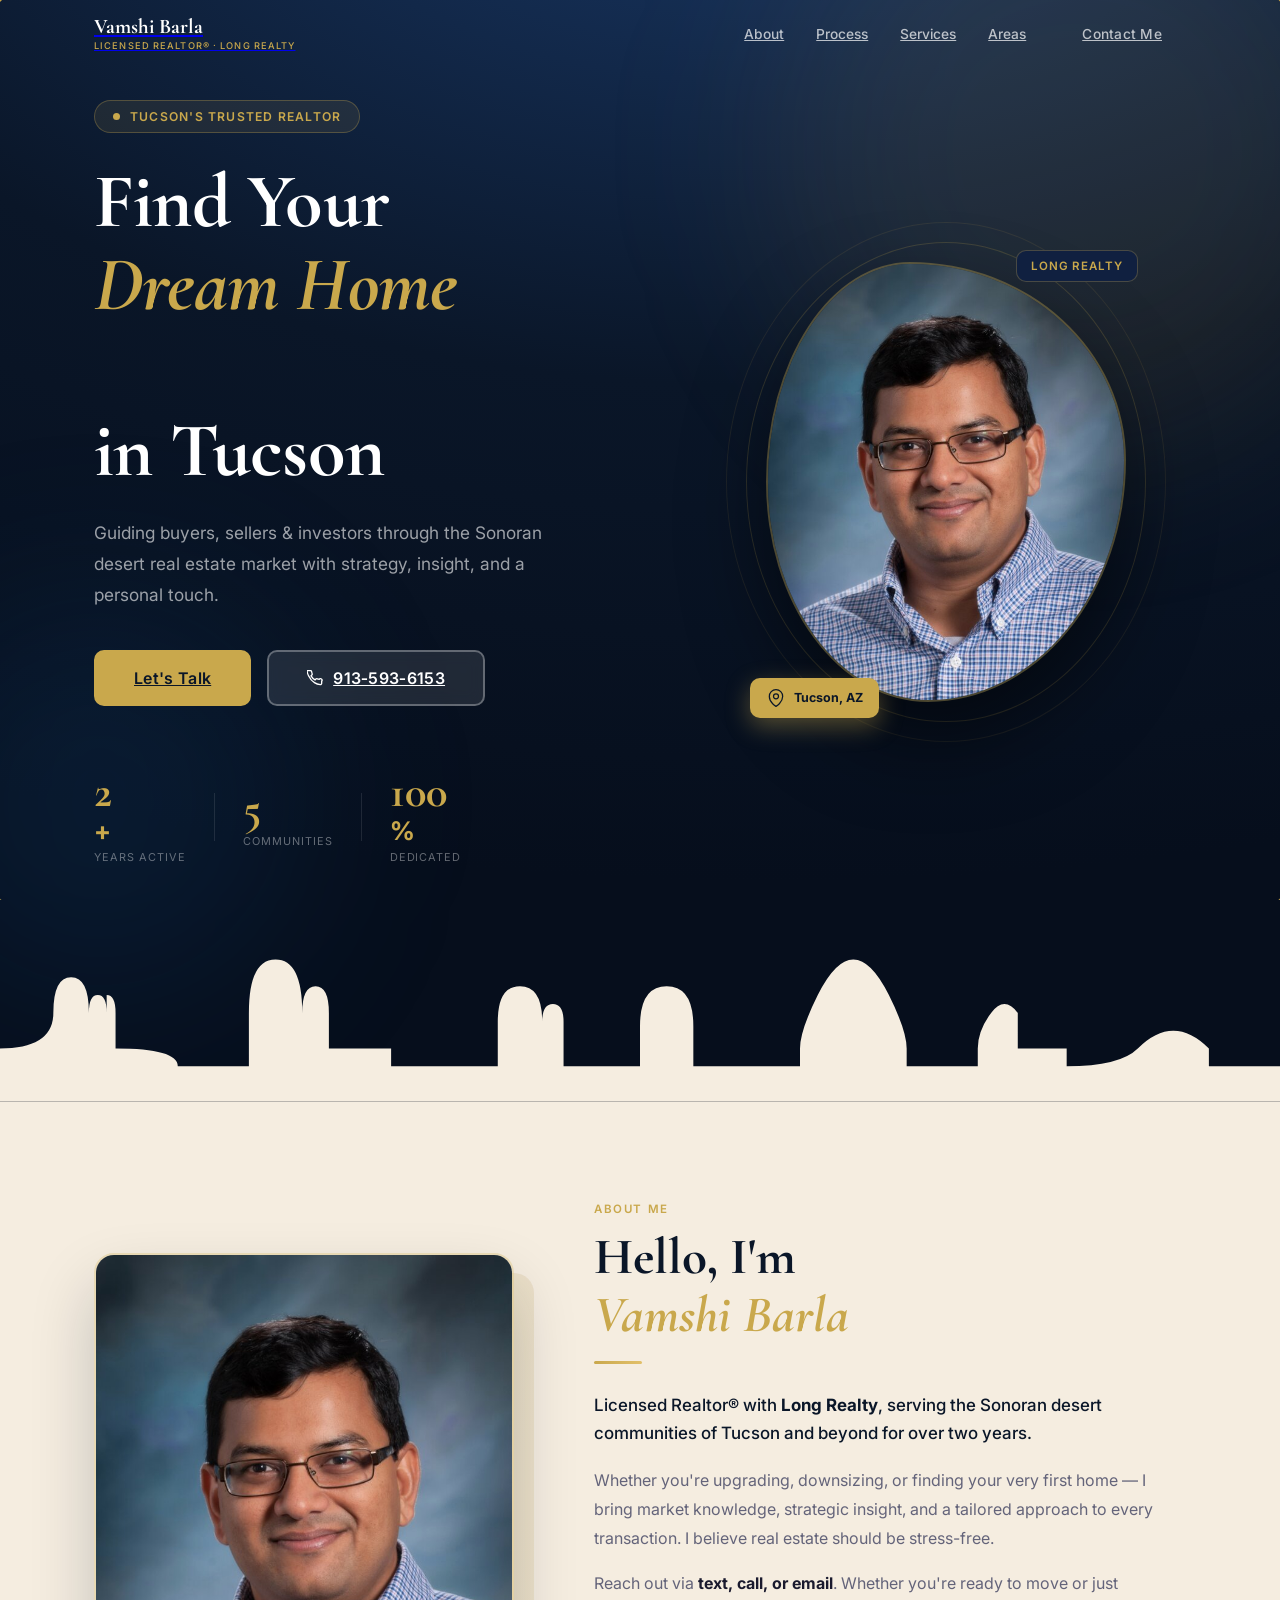
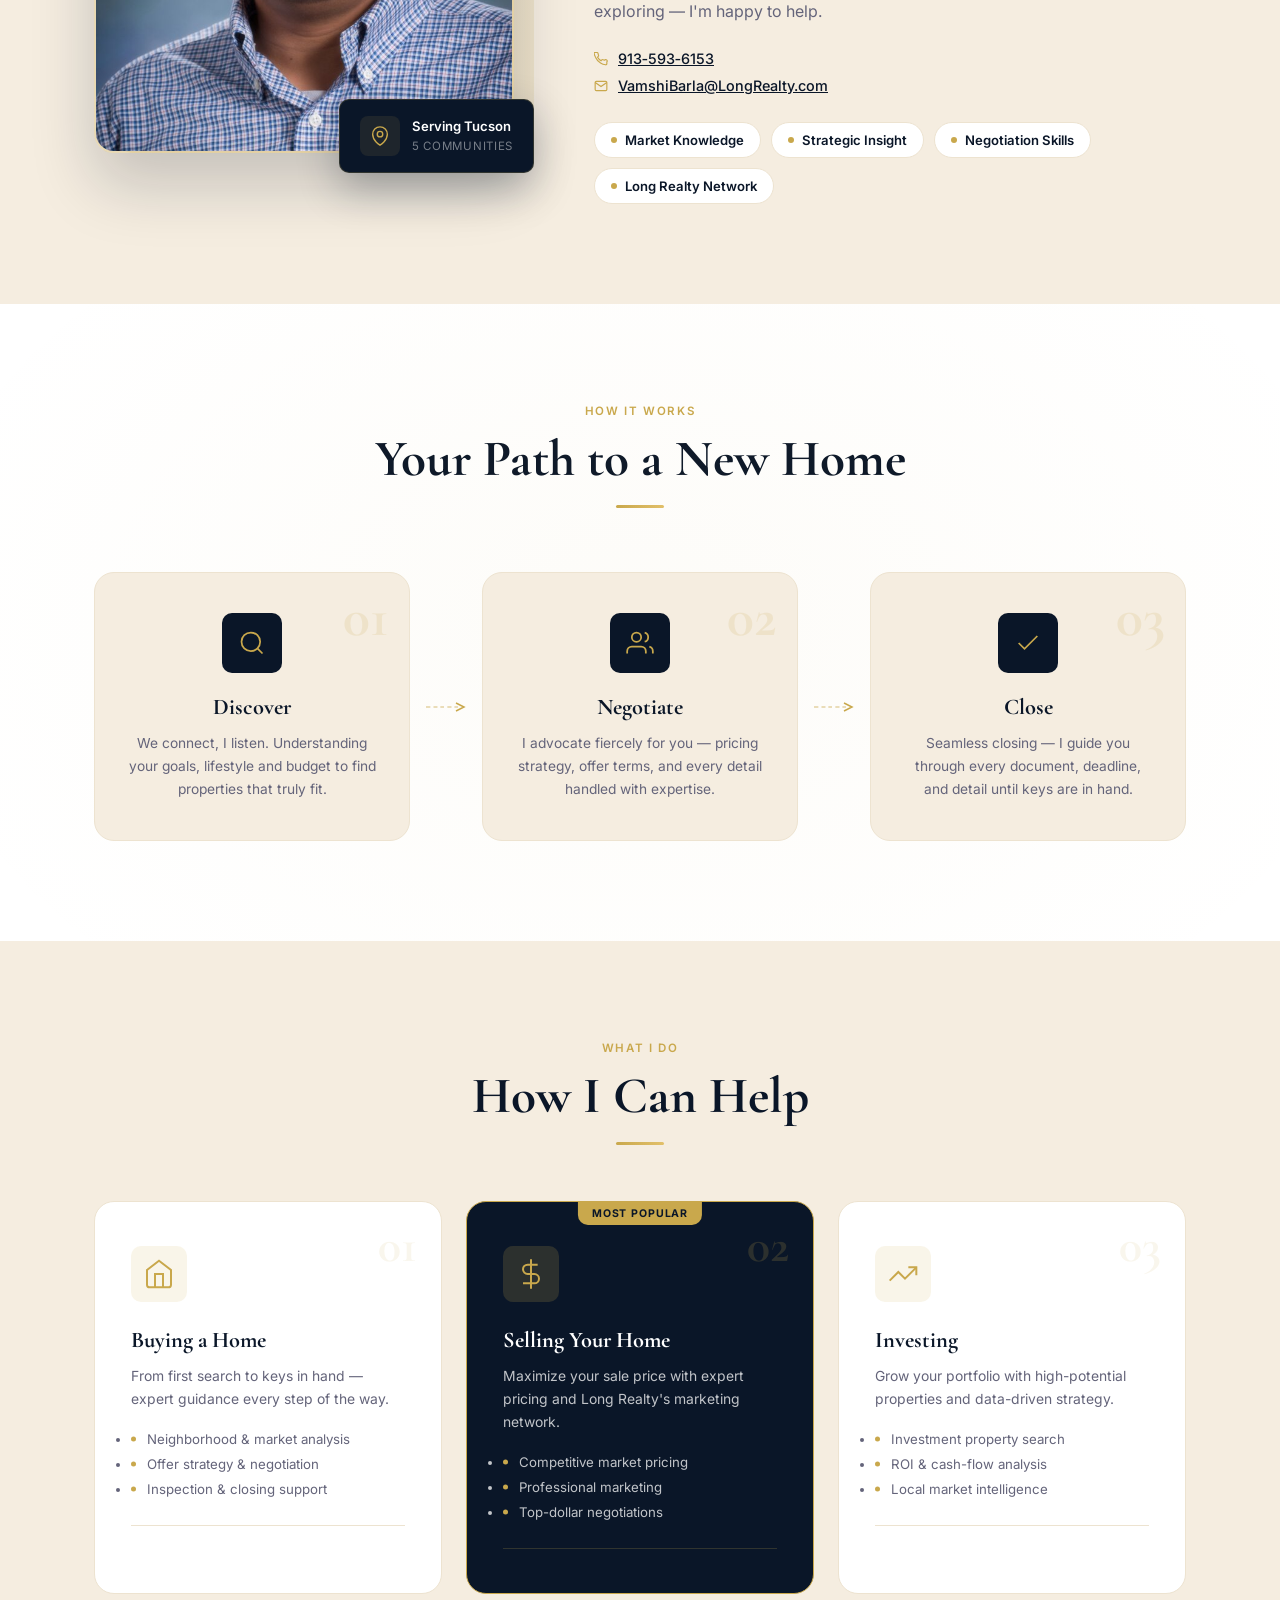
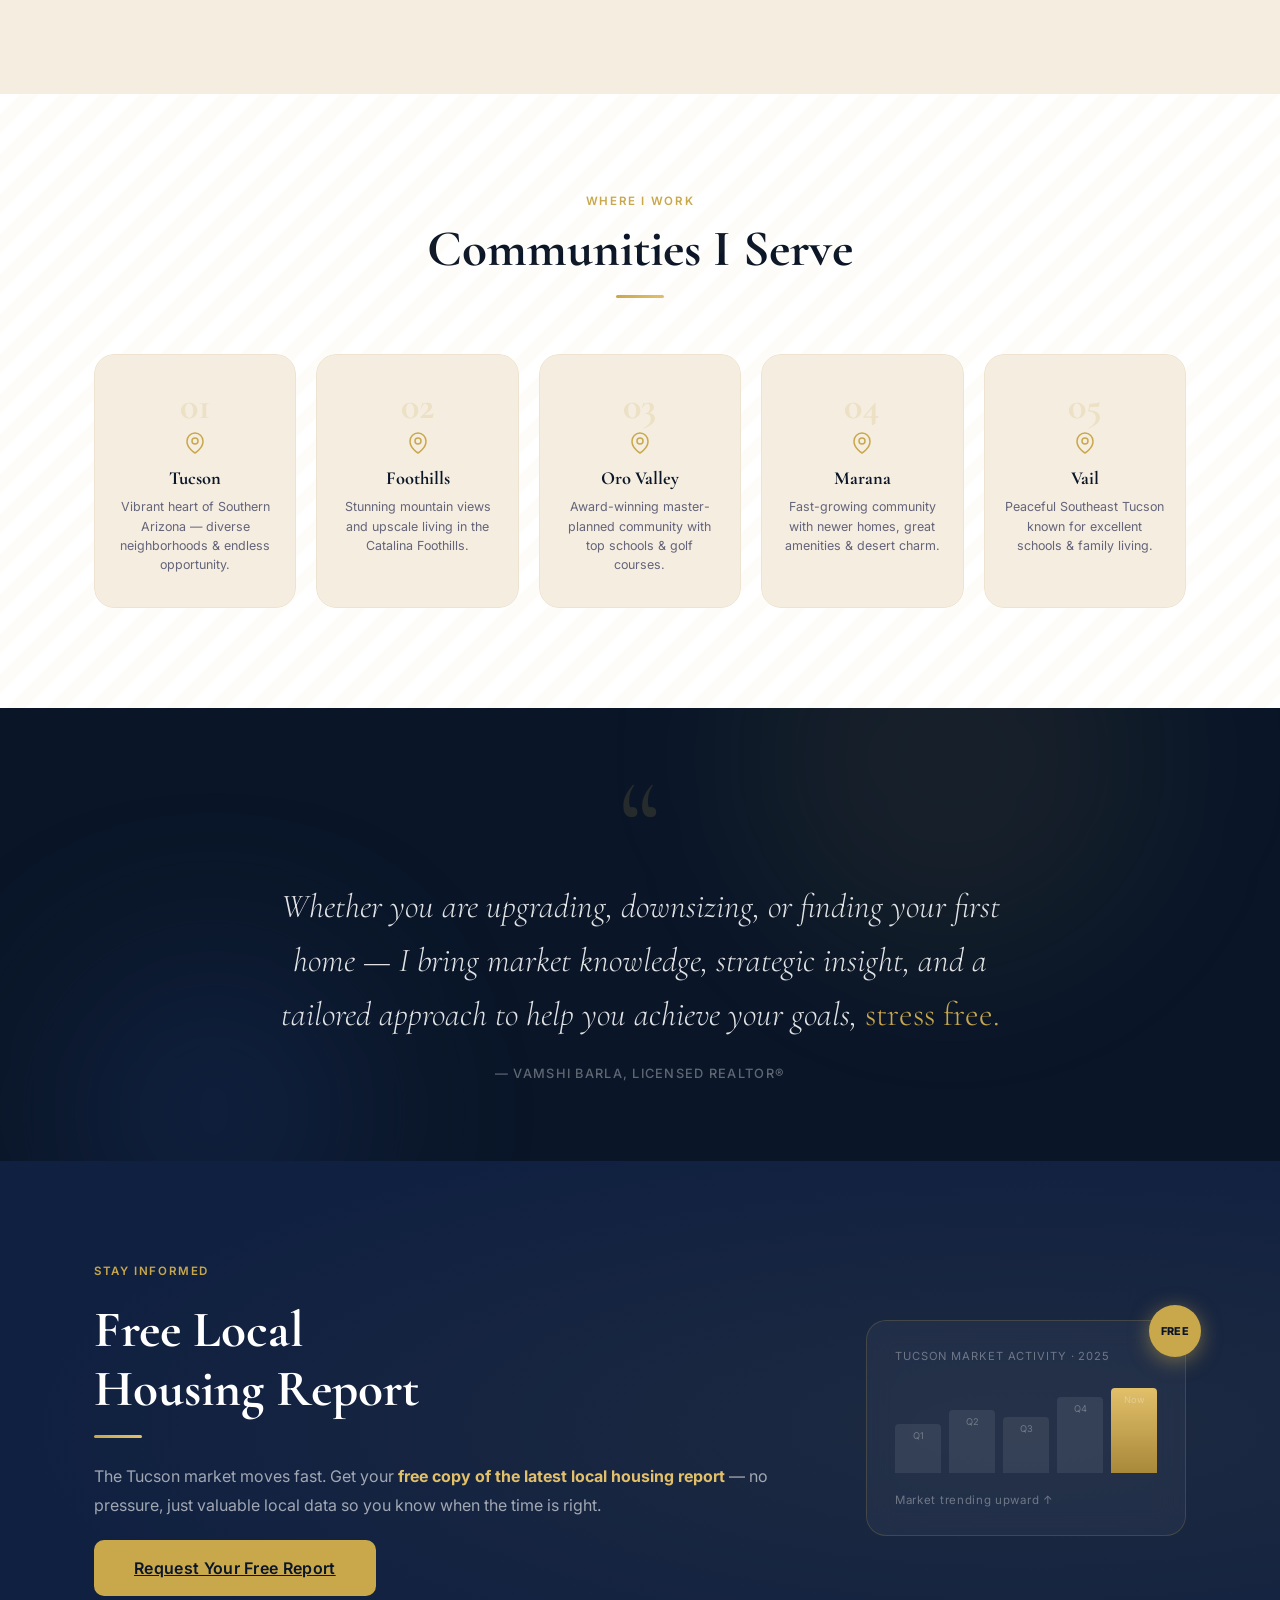
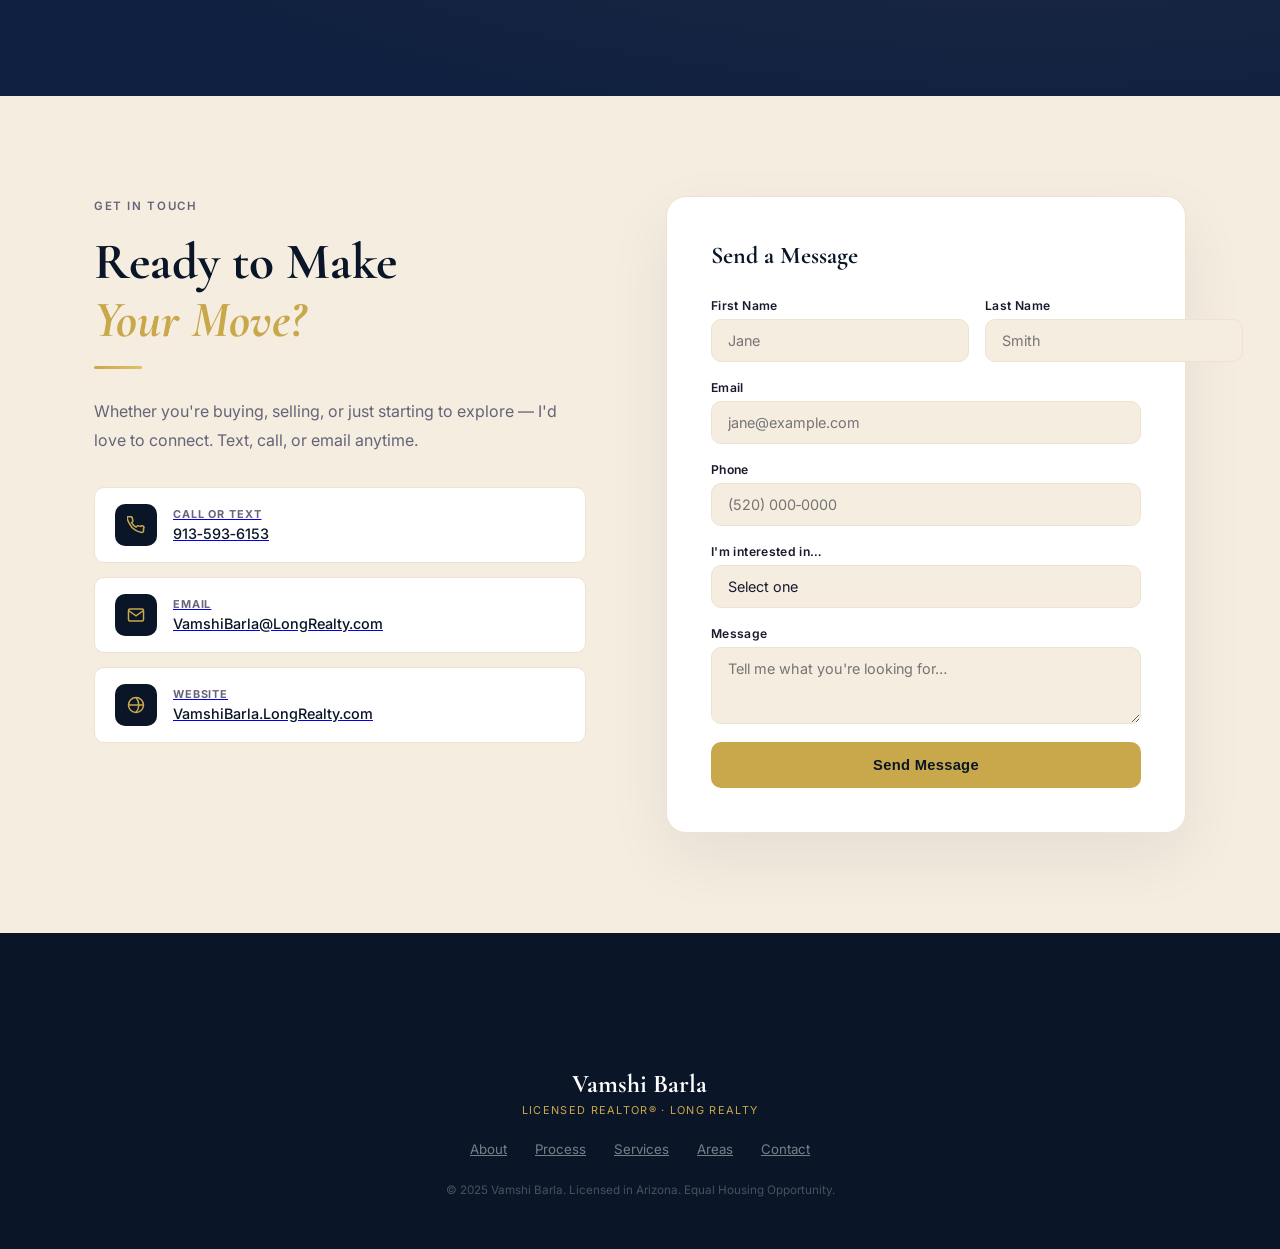
==== commit a63988ab: "Fix cursor, icon colors, dark card contrast, report button - Remove custom cursor entirely - Fix SVG" ====
--- a/docs/index.html
+++ b/docs/index.html
@@ -10,10 +10,6 @@
   <link rel="stylesheet" href="style.css" />
 </head>
 <body>
-
-  <!-- Custom cursor -->
-  <div class="cursor" id="cursor"></div>
-  <div class="cursor-ring" id="cursorRing"></div>
 
   <!-- NAV -->
   <header class="nav" id="nav">
@@ -316,7 +312,7 @@
         <h2 class="section-title" style="color:#fff">Free Local<br/>Housing Report</h2>
         <div class="gold-line"></div>
         <p>The Tucson market moves fast. Get your <strong>free copy of the latest local housing report</strong> — no pressure, just valuable local data so you know when the time is right.</p>
-        <a href="tel:9135936153" class="btn btn--gold btn--lg magnetic">Call for Your Free Report</a>
+        <a href="#contact" class="btn btn--gold btn--lg magnetic">Request Your Free Report</a>
       </div>
       <div class="report__visual reveal-up" style="--d:.15s">
         <div class="report__card">
--- a/docs/style.css
+++ b/docs/style.css
@@ -17,14 +17,9 @@
 }
 *,*::before,*::after{box-sizing:border-box;margin:0;padding:0}
 html{scroll-behavior:smooth}
-body{font-family:'Inter',system-ui,sans-serif;color:var(--text);background:var(--white);-webkit-font-smoothing:antialiased;overflow-x:hidden;cursor:none}
-
-/* CURSOR */
-.cursor{position:fixed;width:8px;height:8px;background:var(--gold);border-radius:50%;pointer-events:none;z-index:9999;transform:translate(-50%,-50%);transition:transform .1s,width .3s,height .3s,opacity .3s}
-.cursor-ring{position:fixed;width:36px;height:36px;border:1.5px solid rgba(201,168,76,.5);border-radius:50%;pointer-events:none;z-index:9998;transform:translate(-50%,-50%);transition:transform .12s,width .3s,height .3s,opacity .3s}
-body:not(:hover) .cursor,.body:not(:hover) .cursor-ring{opacity:0}
-
-a,button{cursor:none}
+body{font-family:'Inter',system-ui,sans-serif;color:var(--text);background:var(--white);-webkit-font-smoothing:antialiased;overflow-x:hidden}
+
+a,button{cursor:pointer}
 
 /* CONTAINER */
 .container{max-width:1140px;margin:0 auto;padding:0 24px}
@@ -38,7 +33,7 @@
 .gold-line.center{margin:0 auto 40px}
 
 /* BUTTONS */
-.btn{display:inline-flex;align-items:center;gap:10px;padding:13px 30px;border-radius:var(--r);font-size:.92rem;font-weight:600;letter-spacing:.02em;border:2px solid transparent;cursor:none;transition:var(--t);white-space:nowrap}
+.btn{display:inline-flex;align-items:center;gap:10px;padding:13px 30px;border-radius:var(--r);font-size:.92rem;font-weight:600;letter-spacing:.02em;border:2px solid transparent;cursor:pointer;transition:var(--t);white-space:nowrap}
 .btn--gold{background:var(--gold);color:var(--navy);border-color:var(--gold)}
 .btn--gold:hover{background:var(--gold2);border-color:var(--gold2);transform:translateY(-3px);box-shadow:0 14px 36px rgba(201,168,76,.45)}
 .btn--glass{background:rgba(255,255,255,.1);color:#fff;border-color:rgba(255,255,255,.3);backdrop-filter:blur(8px)}
@@ -109,7 +104,7 @@
 .about__img-frame{position:absolute;inset:0;border-radius:var(--r2);overflow:hidden;border:2px solid rgba(201,168,76,.3);box-shadow:0 32px 64px rgba(10,22,40,.2)}
 .about__img{width:100%;height:100%;object-fit:cover;object-position:top center}
 .about__img-card{position:absolute;bottom:-20px;right:-20px;background:var(--navy);border-radius:var(--r);padding:16px 20px;display:flex;align-items:center;gap:12px;box-shadow:0 16px 40px rgba(10,22,40,.3);border:1px solid rgba(201,168,76,.2)}
-.aic__icon{width:40px;height:40px;background:rgba(201,168,76,.1);border-radius:8px;display:flex;align-items:center;justify-content:center;stroke:var(--gold)}
+.aic__icon{width:40px;height:40px;background:rgba(201,168,76,.1);border-radius:8px;display:flex;align-items:center;justify-content:center;color:var(--gold)}
 .about__img-card strong{display:block;font-size:.82rem;color:#fff;font-weight:600}
 .about__img-card span{font-size:.72rem;color:rgba(255,255,255,.45);letter-spacing:.06em;text-transform:uppercase}
 .about__lead{font-size:1.06rem;font-weight:500;color:var(--navy);margin-bottom:18px;line-height:1.65}
@@ -118,7 +113,7 @@
 .about__contact{display:flex;flex-direction:column;gap:10px;margin:24px 0}
 .about__clink{display:inline-flex;align-items:center;gap:10px;font-size:.9rem;color:var(--navy);font-weight:500;transition:color var(--t)}
 .about__clink:hover{color:var(--gold)}
-.about__clink svg{stroke:var(--gold)}
+.about__clink svg{color:var(--gold)}
 .pillars{display:flex;flex-wrap:wrap;gap:10px;margin-top:28px}
 .pillar{display:flex;align-items:center;gap:8px;background:var(--white);border:1px solid var(--sand2);border-radius:40px;padding:9px 16px;font-size:.82rem;font-weight:600;color:var(--navy);transition:var(--t)}
 .pillar:hover{border-color:var(--gold);background:rgba(201,168,76,.06)}
@@ -131,7 +126,7 @@
 .pstep{background:var(--sand);border:1px solid var(--sand2);border-radius:var(--r2);padding:40px 32px;text-align:center;position:relative;transition:var(--t)}
 .pstep:hover{transform:translateY(-6px);box-shadow:0 24px 48px rgba(10,22,40,.1);border-color:rgba(201,168,76,.4)}
 .pstep__num{font-family:'Cormorant Garamond',serif;font-size:3.5rem;font-weight:700;color:rgba(201,168,76,.15);line-height:1;position:absolute;top:16px;right:20px}
-.pstep__icon{width:60px;height:60px;background:var(--navy);border-radius:var(--r);display:flex;align-items:center;justify-content:center;margin:0 auto 20px;stroke:var(--gold)}
+.pstep__icon{width:60px;height:60px;background:var(--navy);border-radius:var(--r);display:flex;align-items:center;justify-content:center;margin:0 auto 20px;color:var(--gold)}
 .pstep h3{font-family:'Cormorant Garamond',serif;font-size:1.4rem;font-weight:700;color:var(--navy);margin-bottom:12px}
 .pstep p{font-size:.86rem;color:var(--muted);line-height:1.65}
 .pstep__arrow{display:flex;align-items:center;justify-content:center;padding:0 16px}
@@ -142,13 +137,16 @@
 .scard{background:var(--white);border:1px solid var(--sand2);border-radius:var(--r2);padding:44px 36px;position:relative;overflow:hidden;transition:var(--t)}
 .scard:hover{transform:translateY(-8px);box-shadow:0 32px 64px rgba(10,22,40,.1);border-color:rgba(201,168,76,.35)}
 .scard--dark{background:var(--navy);border-color:var(--gold)}
-.scard--dark h3,.scard--dark p,.scard--dark li{color:rgba(255,255,255,.8)}
-.scard--dark h3{color:#fff}
-.scard--dark .scard__line{background:rgba(201,168,76,.25)}
+.scard--dark h3{color:#fff !important}
+.scard--dark p{color:rgba(255,255,255,.75) !important}
+.scard--dark li{color:rgba(255,255,255,.75) !important}
+.scard--dark .scard__num{color:rgba(201,168,76,.18)}
+.scard--dark .scard__line{background:rgba(201,168,76,.2)}
 .scard--dark li::before{background:var(--gold)}
 .scard__num{position:absolute;top:20px;right:24px;font-family:'Cormorant Garamond',serif;font-size:3rem;font-weight:700;color:rgba(201,168,76,.1);line-height:1}
 .scard__tag{position:absolute;top:0;left:50%;transform:translateX(-50%);background:var(--gold);color:var(--navy);font-size:.66rem;font-weight:700;letter-spacing:.08em;text-transform:uppercase;padding:5px 14px;border-radius:0 0 10px 10px}
-.scard__icon{width:56px;height:56px;background:rgba(201,168,76,.08);border-radius:var(--r);display:flex;align-items:center;justify-content:center;margin-bottom:24px;stroke:var(--gold)}
+.scard__icon{width:56px;height:56px;background:rgba(201,168,76,.12);border-radius:var(--r);display:flex;align-items:center;justify-content:center;margin-bottom:24px;color:var(--gold)}
+.scard--dark .scard__icon{background:rgba(201,168,76,.18)}
 .scard h3{font-family:'Cormorant Garamond',serif;font-size:1.4rem;font-weight:700;color:var(--navy);margin-bottom:12px}
 .scard p{font-size:.87rem;color:var(--muted);line-height:1.65;margin-bottom:20px}
 .scard ul{display:flex;flex-direction:column;gap:9px}
@@ -166,7 +164,7 @@
 .acard:hover .acard__inner{transform:translateY(-6px);border-color:rgba(201,168,76,.4);box-shadow:0 20px 40px rgba(10,22,40,.1)}
 .acard:hover .acard__inner::before{height:100%}
 .acard__num{display:block;font-family:'Cormorant Garamond',serif;font-size:2.4rem;font-weight:700;color:rgba(201,168,76,.18);line-height:1;margin-bottom:6px}
-.acard__pin{stroke:var(--gold);display:block;margin:0 auto 12px}
+.acard__pin{color:var(--gold);display:block;margin:0 auto 12px;stroke:var(--gold)}
 .acard h3{font-family:'Cormorant Garamond',serif;font-size:1.15rem;font-weight:700;color:var(--navy);margin-bottom:8px}
 .acard p{font-size:.78rem;color:var(--muted);line-height:1.55}
 
@@ -206,7 +204,7 @@
 .cmethods{display:flex;flex-direction:column;gap:14px;margin-top:32px}
 .cmethod{display:flex;align-items:center;gap:16px;padding:16px 20px;background:var(--white);border:1px solid var(--sand2);border-radius:var(--r);transition:var(--t)}
 .cmethod:hover{border-color:var(--gold);transform:translateX(6px);box-shadow:0 8px 24px rgba(201,168,76,.1)}
-.cmethod__icon{width:42px;height:42px;background:var(--navy);border-radius:var(--r);display:flex;align-items:center;justify-content:center;flex-shrink:0;stroke:var(--gold)}
+.cmethod__icon{width:42px;height:42px;background:var(--navy);border-radius:var(--r);display:flex;align-items:center;justify-content:center;flex-shrink:0;color:var(--gold)}
 .cmethod strong{display:block;font-size:.68rem;letter-spacing:.08em;text-transform:uppercase;color:var(--muted);margin-bottom:2px}
 .cmethod span{font-size:.9rem;color:var(--navy);font-weight:500}
 .contact__form{background:var(--white);border:1px solid var(--sand2);border-radius:var(--r2);padding:44px;box-shadow:0 24px 64px rgba(10,22,40,.07)}
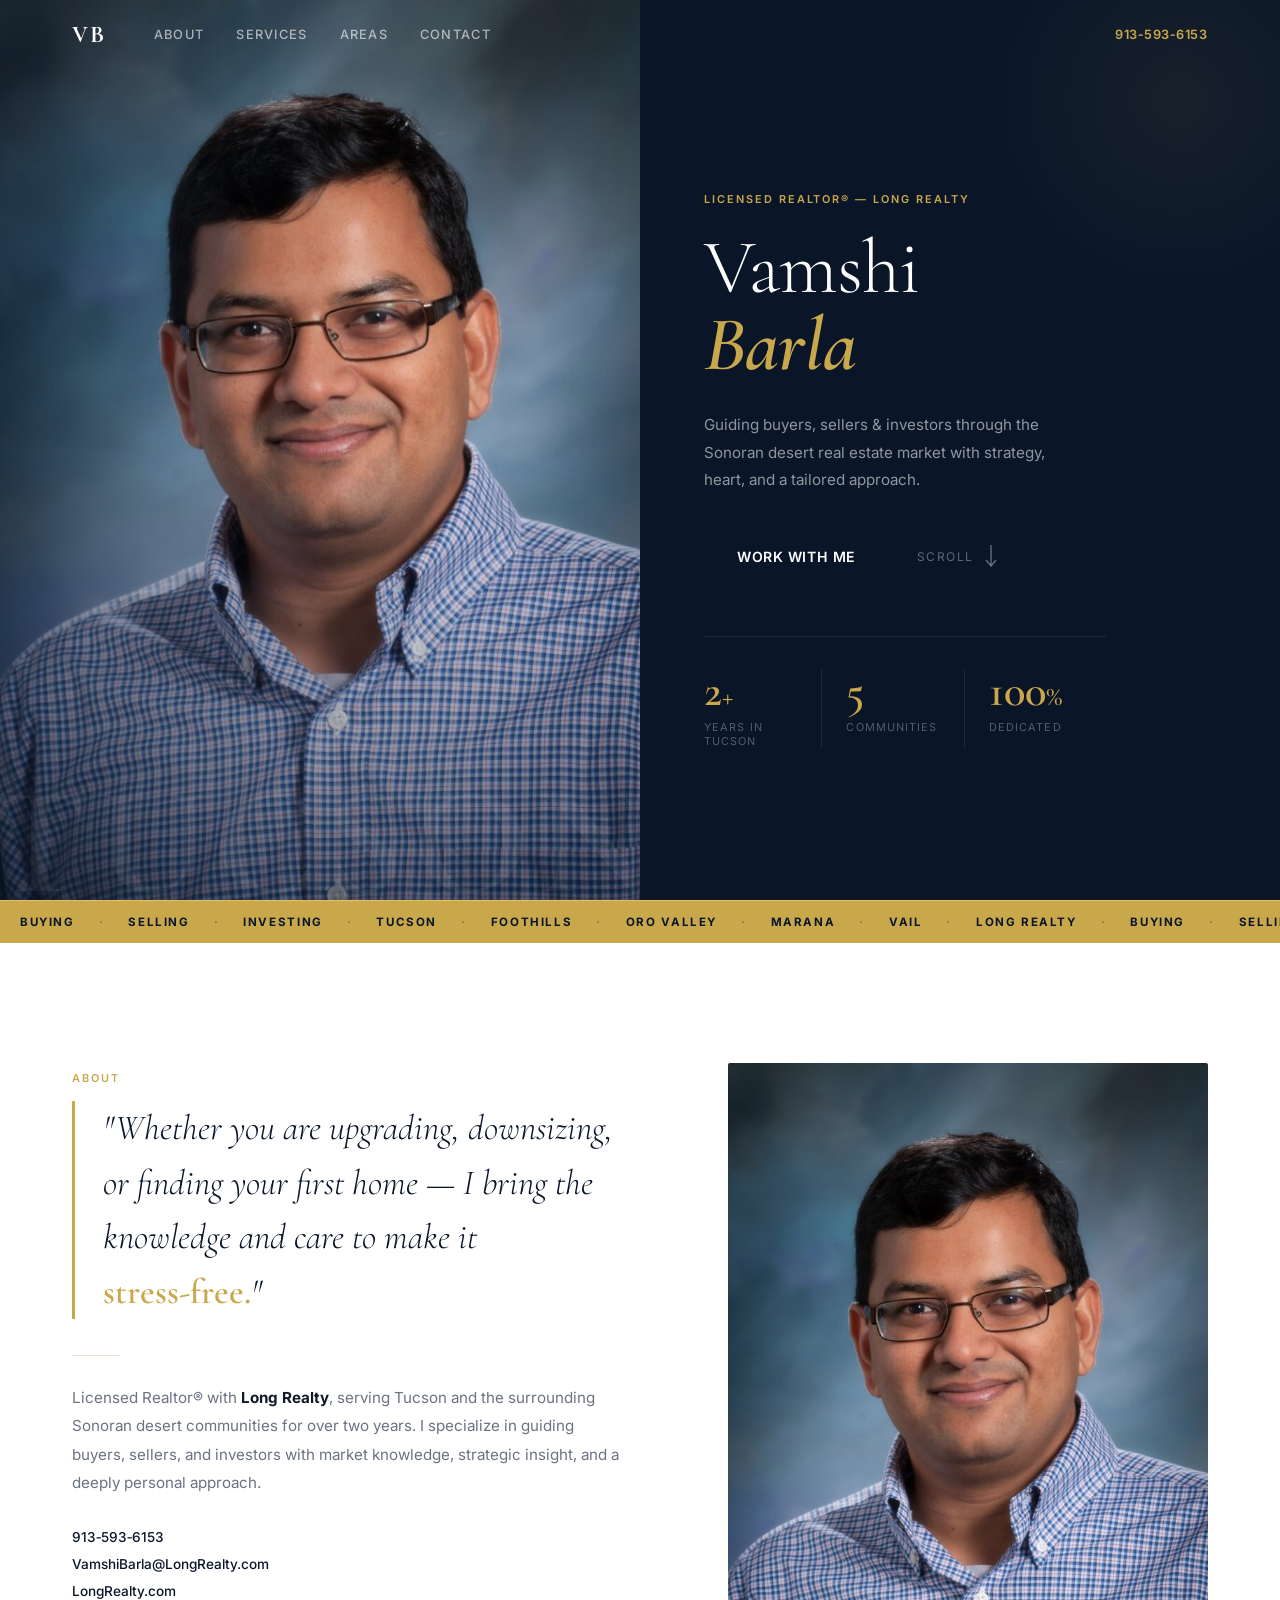
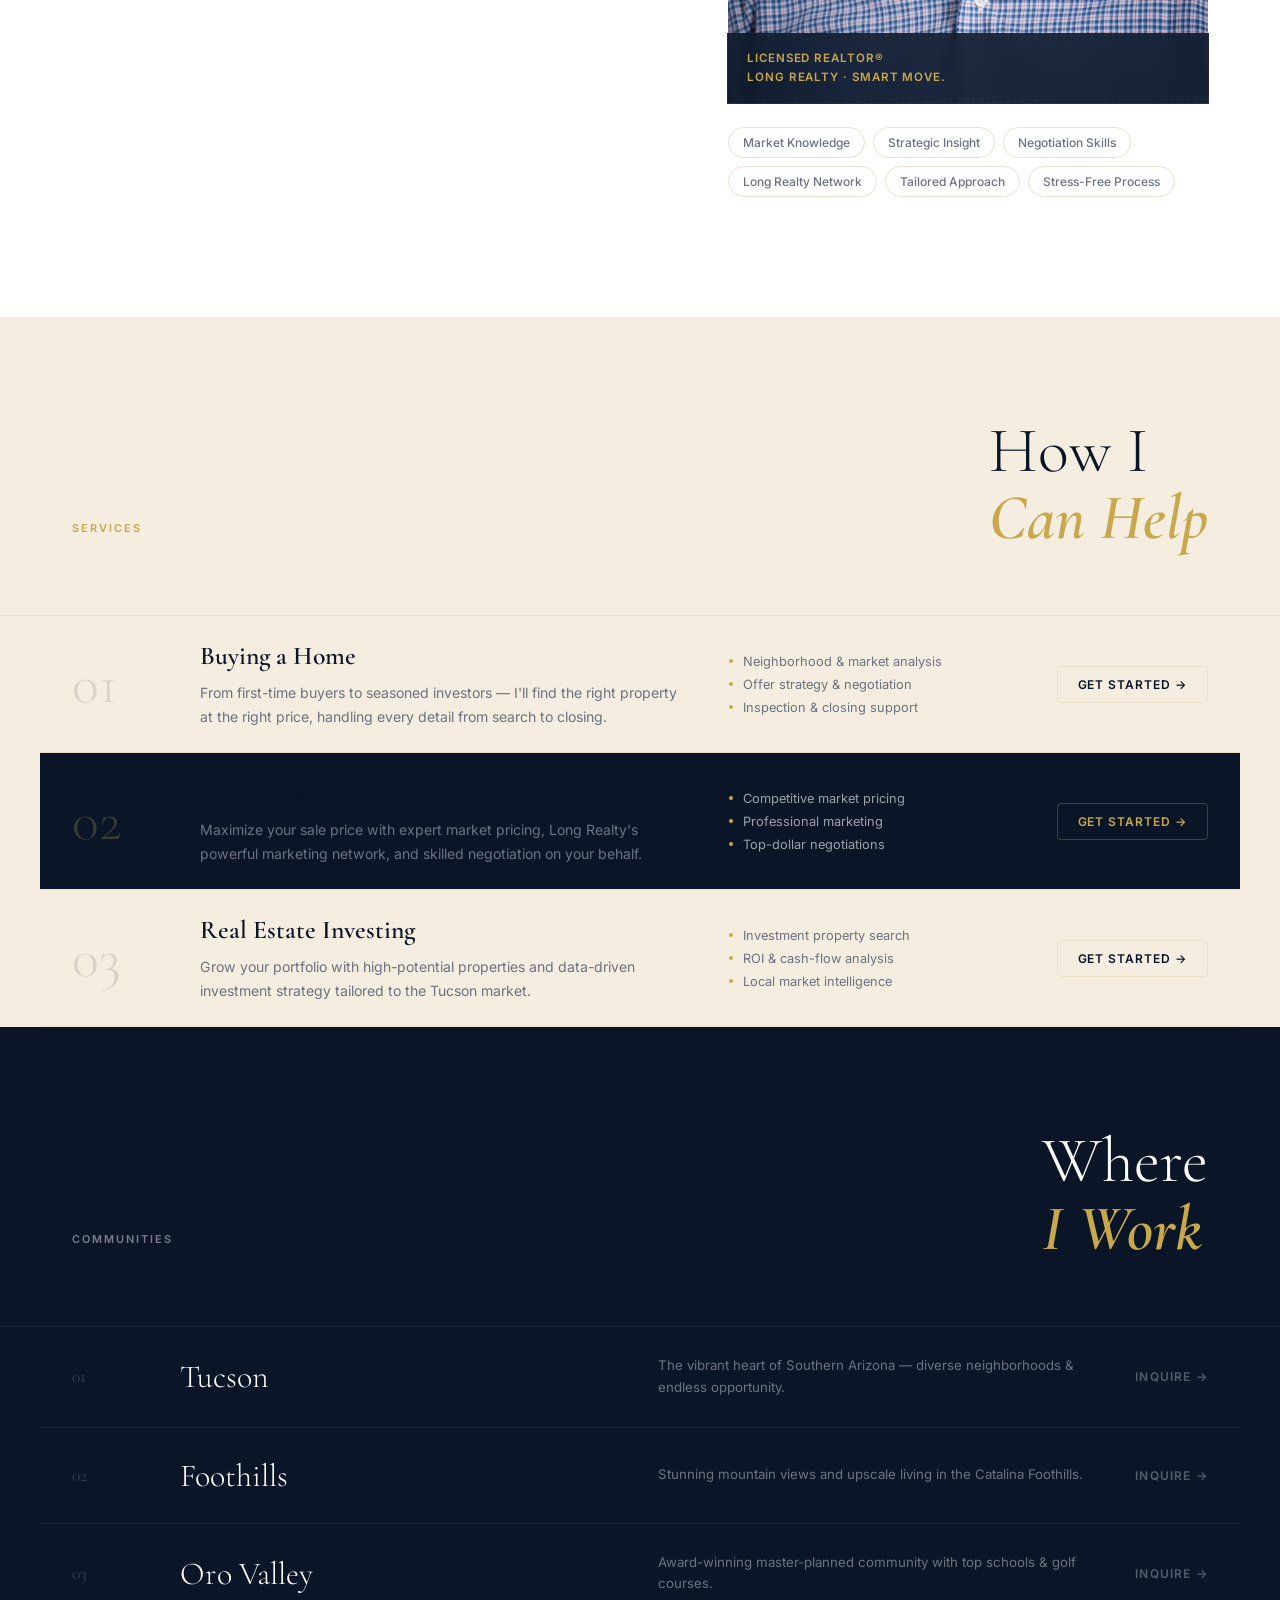
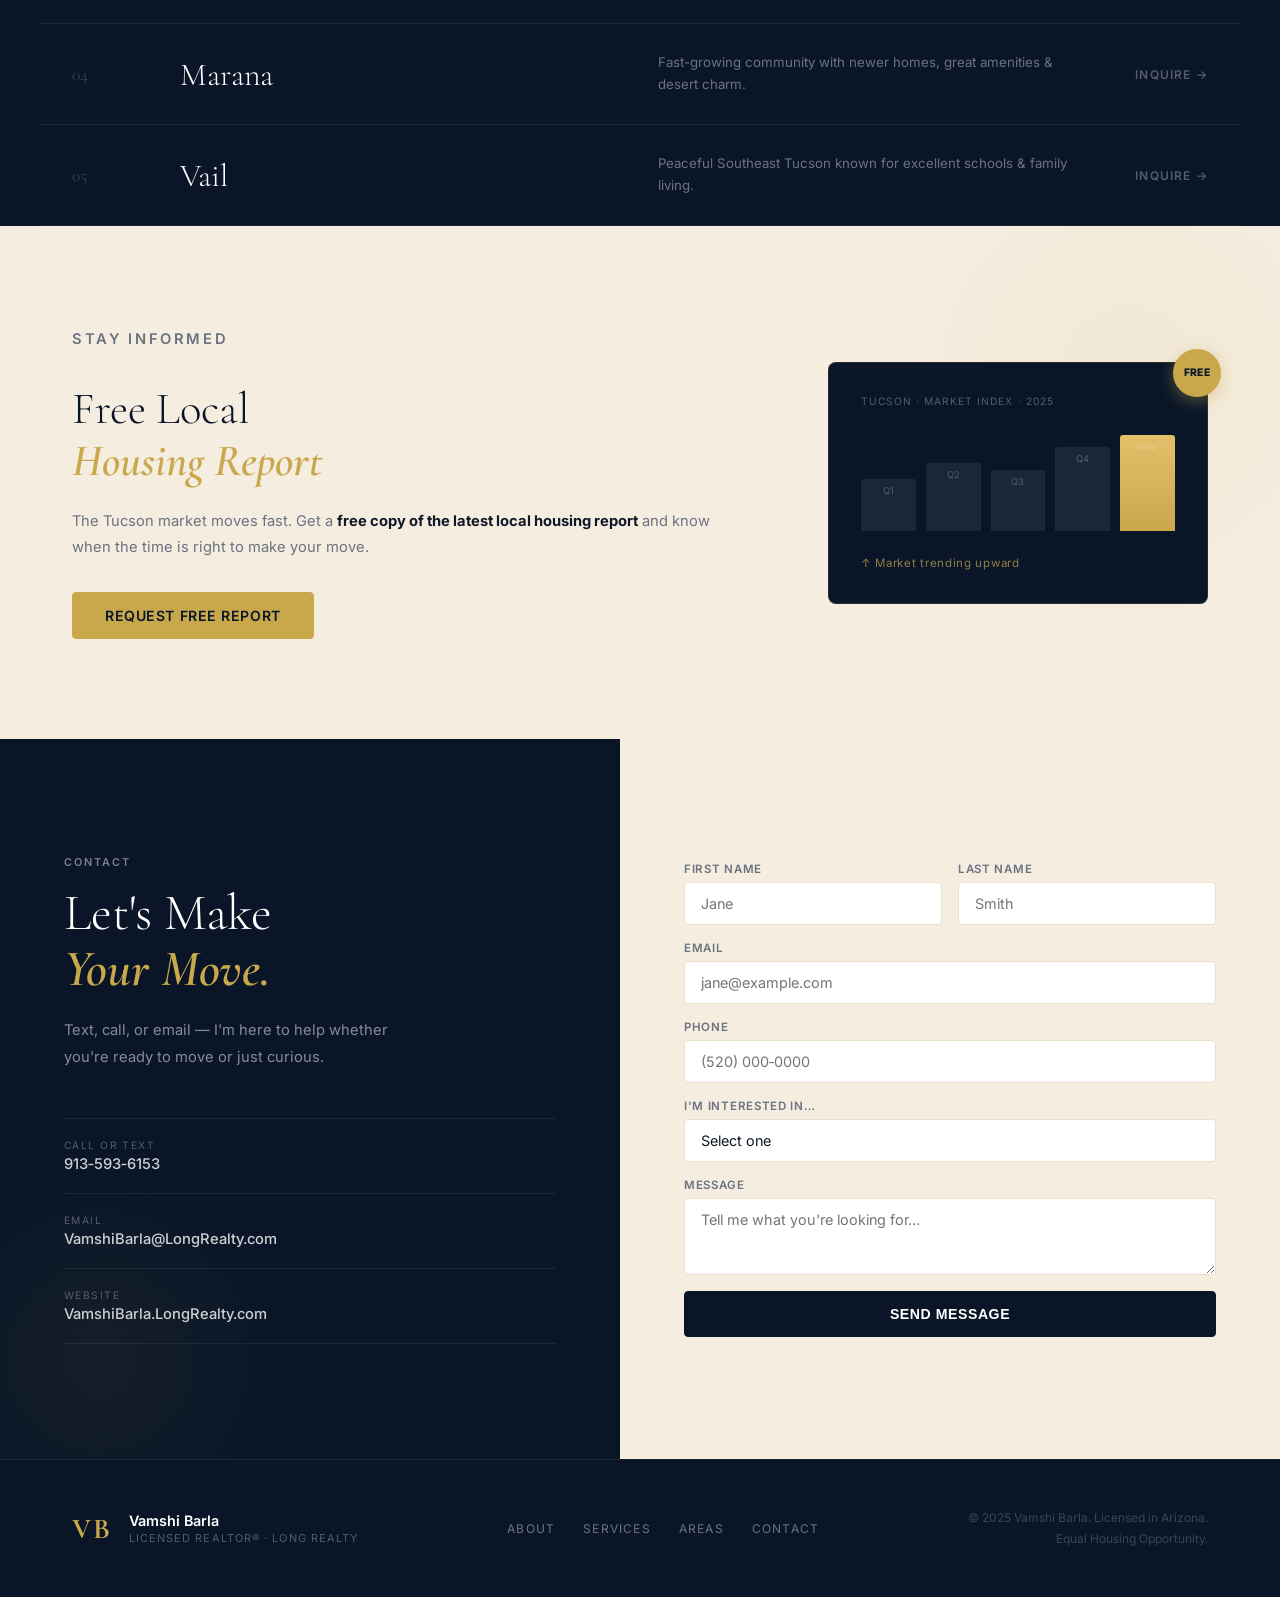
==== commit ad472805: "Complete editorial redesign - remove AI card patterns - Split full-screen hero: photo left, text rig" ====
--- a/docs/index.html
+++ b/docs/index.html
@@ -3,10 +3,10 @@
 <head>
   <meta charset="UTF-8" />
   <meta name="viewport" content="width=device-width, initial-scale=1.0" />
-  <title>Vamshi Barla | Licensed Realtor® | Tucson, AZ</title>
+  <title>Vamshi Barla — Licensed Realtor® — Tucson, AZ</title>
   <link rel="preconnect" href="https://fonts.googleapis.com" />
   <link rel="preconnect" href="https://fonts.gstatic.com" crossorigin />
-  <link href="https://fonts.googleapis.com/css2?family=Cormorant+Garamond:ital,wght@0,300;0,600;0,700;1,300;1,600&family=Inter:wght@300;400;500;600&display=swap" rel="stylesheet" />
+  <link href="https://fonts.googleapis.com/css2?family=Cormorant+Garamond:ital,wght@0,300;0,400;0,600;0,700;1,300;1,600&family=Inter:wght@300;400;500;600&display=swap" rel="stylesheet" />
   <link rel="stylesheet" href="style.css" />
 </head>
 <body>
@@ -14,376 +14,288 @@
   <!-- NAV -->
   <header class="nav" id="nav">
     <div class="nav__inner">
-      <a href="#" class="nav__brand">
-        <span class="nav__name">Vamshi Barla</span>
-        <span class="nav__tag">Licensed Realtor® · Long Realty</span>
-      </a>
+      <a href="#" class="nav__logo">VB</a>
       <nav class="nav__links" id="navLinks">
-        <a href="#about">About</a>
-        <a href="#process">Process</a>
+        <a href="#intro">About</a>
         <a href="#services">Services</a>
         <a href="#areas">Areas</a>
-        <a href="#contact" class="btn btn--nav">Contact Me</a>
+        <a href="#contact">Contact</a>
       </nav>
+      <a href="tel:9135936153" class="nav__phone">913‑593‑6153</a>
       <button class="hamburger" id="hamburger"><span></span><span></span><span></span></button>
     </div>
   </header>
 
   <!-- HERO -->
-  <section class="hero" id="hero">
-    <canvas id="particles"></canvas>
-    <div class="hero__orb hero__orb--1"></div>
-    <div class="hero__orb hero__orb--2"></div>
-
-    <div class="hero__split">
-      <!-- Left -->
-      <div class="hero__left">
-        <div class="hero__badge reveal-hero">
-          <span class="pulse-dot"></span> Tucson's Trusted Realtor
-        </div>
-        <h1 class="hero__title reveal-hero" style="--d:.1s">
-          Find Your<br/><em>Dream Home</em><br/>in Tucson
-        </h1>
-        <p class="hero__sub reveal-hero" style="--d:.2s">
-          Guiding buyers, sellers &amp; investors through the Sonoran desert real estate market with strategy, insight, and a personal touch.
-        </p>
-        <div class="hero__ctas reveal-hero" style="--d:.3s">
-          <a href="#contact" class="btn btn--gold btn--lg magnetic">Let's Talk</a>
-          <a href="tel:9135936153" class="btn btn--glass btn--lg magnetic">
-            <svg width="16" viewBox="0 0 24 24" fill="none" stroke="currentColor" stroke-width="2"><path d="M22 16.92v3a2 2 0 01-2.18 2 19.79 19.79 0 01-8.63-3.07A19.5 19.5 0 013.07 9.8a19.79 19.79 0 01-3.07-8.67A2 2 0 012 .9h3a2 2 0 012 1.72c.127.96.361 1.903.7 2.81a2 2 0 01-.45 2.11L6.09 8.91a16 16 0 006 6l1.27-1.27a2 2 0 012.11-.45c.907.339 1.85.573 2.81.7A2 2 0 0122 16.92z"/></svg>
-            913‑593‑6153
+  <section class="hero">
+    <div class="hero__photo-side">
+      <img src="vamshi.jpg" alt="Vamshi Barla" class="hero__photo" />
+      <div class="hero__photo-overlay"></div>
+      <div class="hero__watermark">TUCSON</div>
+    </div>
+    <div class="hero__text-side">
+      <div class="hero__text-inner">
+        <p class="hero__eyebrow">Licensed Realtor® — Long Realty</p>
+        <h1 class="hero__title">Vamshi<br/><em>Barla</em></h1>
+        <p class="hero__desc">Guiding buyers, sellers &amp; investors through the Sonoran desert real estate market with strategy, heart, and a tailored approach.</p>
+        <div class="hero__actions">
+          <a href="#contact" class="btn btn--dark">Work With Me</a>
+          <a href="#intro" class="hero__scroll-link">
+            <span>Scroll</span>
+            <svg width="16" viewBox="0 0 16 24" fill="none" stroke="currentColor" stroke-width="1.5"><line x1="8" y1="0" x2="8" y2="20"/><polyline points="3,15 8,21 13,15"/></svg>
           </a>
         </div>
-        <div class="hero__stats reveal-hero" style="--d:.4s">
-          <div class="hstat">
-            <span class="hstat__n" data-target="2">0</span><span class="hstat__s">+</span>
-            <span class="hstat__l">Years Active</span>
-          </div>
-          <div class="hstat__div"></div>
-          <div class="hstat">
-            <span class="hstat__n" data-target="5">0</span>
-            <span class="hstat__l">Communities</span>
-          </div>
-          <div class="hstat__div"></div>
-          <div class="hstat">
-            <span class="hstat__n" data-target="100">0</span><span class="hstat__s">%</span>
-            <span class="hstat__l">Dedicated</span>
-          </div>
-        </div>
-      </div>
-
-      <!-- Right: Photo -->
-      <div class="hero__right reveal-hero" style="--d:.15s">
-        <div class="hero__photo-wrap">
-          <div class="hero__photo-ring hero__photo-ring--1"></div>
-          <div class="hero__photo-ring hero__photo-ring--2"></div>
-          <div class="hero__photo-frame">
-            <img src="vamshi.jpg" alt="Vamshi Barla" class="hero__photo" />
-          </div>
-          <div class="hero__photo-badge">
-            <svg width="20" viewBox="0 0 24 24" fill="none" stroke="currentColor" stroke-width="1.5"><path d="M12 22s-8-4.5-8-11.8A8 8 0 0112 2a8 8 0 018 8.2c0 7.3-8 11.8-8 11.8z"/><circle cx="12" cy="10" r="3"/></svg>
-            Tucson, AZ
-          </div>
-          <div class="hero__photo-tag">Long Realty</div>
-        </div>
-      </div>
-    </div>
-
-    <!-- Desert silhouette -->
-    <div class="hero__desert">
-      <svg viewBox="0 0 1440 200" preserveAspectRatio="none" xmlns="http://www.w3.org/2000/svg">
-        <path d="M0,200 L0,140 Q60,140 60,100 Q60,60 80,60 Q100,60 100,100 Q100,80 110,80 Q120,80 120,100 L120,80 Q130,80 130,100 L130,140 Q200,140 200,160 L280,160 Q280,140 280,100 Q280,40 310,40 Q340,40 340,100 Q340,70 355,70 Q370,70 370,100 L370,140 L440,140 L440,160 L560,160 Q560,140 560,110 Q560,70 585,70 Q610,70 610,110 Q610,90 622,90 Q634,90 634,110 L634,160 L720,160 Q720,140 720,115 Q720,70 750,70 Q780,70 780,115 L780,160 L900,160 L900,140 Q900,120 920,80 Q940,40 960,40 Q980,40 1000,80 Q1020,120 1020,140 L1020,160 L1100,160 L1100,140 Q1100,120 1115,100 Q1130,80 1145,100 L1145,140 L1200,140 L1200,160 Q1260,160 1280,140 Q1300,120 1320,120 Q1340,120 1360,140 L1360,160 L1440,160 L1440,200 Z" fill="#f5ede0"/>
-      </svg>
-    </div>
-  </section>
-
-  <!-- ABOUT -->
-  <section class="about section" id="about">
-    <div class="container about__grid">
-      <div class="about__left">
-        <div class="about__img-stack">
-          <div class="about__img-bg"></div>
-          <div class="about__img-frame">
-            <img src="vamshi.jpg" alt="Vamshi Barla" class="about__img" />
-          </div>
-          <div class="about__img-card">
-            <div class="aic__icon">
-              <svg width="22" viewBox="0 0 24 24" fill="none" stroke="currentColor" stroke-width="1.5"><path d="M12 22s-8-4.5-8-11.8A8 8 0 0112 2a8 8 0 018 8.2c0 7.3-8 11.8-8 11.8z"/><circle cx="12" cy="10" r="3"/></svg>
-            </div>
-            <div>
-              <strong>Serving Tucson</strong>
-              <span>5 Communities</span>
-            </div>
-          </div>
-        </div>
-      </div>
-      <div class="about__right">
-        <p class="eyebrow reveal-up">About Me</p>
-        <h2 class="section-title reveal-up" style="--d:.05s">Hello, I'm<br/><em>Vamshi Barla</em></h2>
-        <div class="gold-line reveal-up" style="--d:.1s"></div>
-        <p class="about__lead reveal-up" style="--d:.14s">Licensed Realtor® with <strong>Long Realty</strong>, serving the Sonoran desert communities of Tucson and beyond for over two years.</p>
-        <p class="about__body reveal-up" style="--d:.18s">Whether you're upgrading, downsizing, or finding your very first home — I bring market knowledge, strategic insight, and a tailored approach to every transaction. I believe real estate should be stress-free.</p>
-        <p class="about__body reveal-up" style="--d:.22s">Reach out via <strong>text, call, or email</strong>. Whether you're ready to move or just exploring — I'm happy to help.</p>
-
-        <div class="about__contact reveal-up" style="--d:.26s">
-          <a href="tel:9135936153" class="about__clink">
-            <svg width="14" viewBox="0 0 24 24" fill="none" stroke="currentColor" stroke-width="2"><path d="M22 16.92v3a2 2 0 01-2.18 2 19.79 19.79 0 01-8.63-3.07A19.5 19.5 0 013.07 9.8a19.79 19.79 0 01-3.07-8.67A2 2 0 012 .9h3a2 2 0 012 1.72c.127.96.361 1.903.7 2.81a2 2 0 01-.45 2.11L6.09 8.91a16 16 0 006 6l1.27-1.27a2 2 0 012.11-.45c.907.339 1.85.573 2.81.7A2 2 0 0122 16.92z"/></svg>
-            913‑593‑6153
+        <div class="hero__meta">
+          <div class="hero__meta-item">
+            <span class="hero__meta-n" data-target="2">0</span><span class="hero__meta-s">+</span>
+            <span class="hero__meta-l">Years in Tucson</span>
+          </div>
+          <div class="hero__meta-item">
+            <span class="hero__meta-n" data-target="5">0</span>
+            <span class="hero__meta-l">Communities</span>
+          </div>
+          <div class="hero__meta-item">
+            <span class="hero__meta-n" data-target="100">0</span><span class="hero__meta-s">%</span>
+            <span class="hero__meta-l">Dedicated</span>
+          </div>
+        </div>
+      </div>
+    </div>
+  </section>
+
+  <!-- MARQUEE -->
+  <div class="marquee">
+    <div class="marquee__track">
+      <span>Buying</span><span class="dot">·</span>
+      <span>Selling</span><span class="dot">·</span>
+      <span>Investing</span><span class="dot">·</span>
+      <span>Tucson</span><span class="dot">·</span>
+      <span>Foothills</span><span class="dot">·</span>
+      <span>Oro Valley</span><span class="dot">·</span>
+      <span>Marana</span><span class="dot">·</span>
+      <span>Vail</span><span class="dot">·</span>
+      <span>Long Realty</span><span class="dot">·</span>
+      <span>Buying</span><span class="dot">·</span>
+      <span>Selling</span><span class="dot">·</span>
+      <span>Investing</span><span class="dot">·</span>
+      <span>Tucson</span><span class="dot">·</span>
+      <span>Foothills</span><span class="dot">·</span>
+      <span>Oro Valley</span><span class="dot">·</span>
+      <span>Marana</span><span class="dot">·</span>
+      <span>Vail</span><span class="dot">·</span>
+      <span>Long Realty</span><span class="dot">·</span>
+    </div>
+  </div>
+
+  <!-- INTRO / ABOUT -->
+  <section class="intro" id="intro">
+    <div class="intro__grid">
+      <div class="intro__left">
+        <p class="label reveal-up">About</p>
+        <blockquote class="intro__quote reveal-up" style="--d:.08s">
+          "Whether you are upgrading, downsizing, or finding your first home — I bring the knowledge and care to make it <em>stress‑free.</em>"
+        </blockquote>
+        <div class="intro__divider reveal-up" style="--d:.12s"></div>
+        <p class="intro__bio reveal-up" style="--d:.16s">Licensed Realtor® with <strong>Long Realty</strong>, serving Tucson and the surrounding Sonoran desert communities for over two years. I specialize in guiding buyers, sellers, and investors with market knowledge, strategic insight, and a deeply personal approach.</p>
+        <div class="intro__links reveal-up" style="--d:.2s">
+          <a href="tel:9135936153">913‑593‑6153</a>
+          <a href="mailto:VamshiBarla@LongRealty.com">VamshiBarla@LongRealty.com</a>
+          <a href="http://VamshiBarla.LongRealty.com" target="_blank">LongRealty.com</a>
+        </div>
+      </div>
+      <div class="intro__right reveal-up" style="--d:.1s">
+        <div class="intro__img-wrap">
+          <img src="vamshi.jpg" alt="Vamshi Barla" />
+          <div class="intro__img-tag">Licensed Realtor®<br/>Long Realty · Smart Move.</div>
+        </div>
+        <div class="intro__pills">
+          <span class="pill">Market Knowledge</span>
+          <span class="pill">Strategic Insight</span>
+          <span class="pill">Negotiation Skills</span>
+          <span class="pill">Long Realty Network</span>
+          <span class="pill">Tailored Approach</span>
+          <span class="pill">Stress-Free Process</span>
+        </div>
+      </div>
+    </div>
+  </section>
+
+  <!-- SERVICES -->
+  <section class="services" id="services">
+    <div class="services__header">
+      <p class="label">Services</p>
+      <h2 class="services__title reveal-up">How I<br/><em>Can Help</em></h2>
+    </div>
+    <div class="services__list">
+      <div class="srow reveal-up" style="--d:.05s">
+        <div class="srow__num">01</div>
+        <div class="srow__body">
+          <h3>Buying a Home</h3>
+          <p>From first-time buyers to seasoned investors — I'll find the right property at the right price, handling every detail from search to closing.</p>
+        </div>
+        <ul class="srow__list">
+          <li>Neighborhood &amp; market analysis</li>
+          <li>Offer strategy &amp; negotiation</li>
+          <li>Inspection &amp; closing support</li>
+        </ul>
+        <a href="#contact" class="srow__cta">Get Started →</a>
+      </div>
+
+      <div class="srow srow--gold reveal-up" style="--d:.1s">
+        <div class="srow__num">02</div>
+        <div class="srow__body">
+          <h3>Selling Your Home</h3>
+          <p>Maximize your sale price with expert market pricing, Long Realty's powerful marketing network, and skilled negotiation on your behalf.</p>
+        </div>
+        <ul class="srow__list">
+          <li>Competitive market pricing</li>
+          <li>Professional marketing</li>
+          <li>Top-dollar negotiations</li>
+        </ul>
+        <a href="#contact" class="srow__cta">Get Started →</a>
+      </div>
+
+      <div class="srow reveal-up" style="--d:.15s">
+        <div class="srow__num">03</div>
+        <div class="srow__body">
+          <h3>Real Estate Investing</h3>
+          <p>Grow your portfolio with high-potential properties and data-driven investment strategy tailored to the Tucson market.</p>
+        </div>
+        <ul class="srow__list">
+          <li>Investment property search</li>
+          <li>ROI &amp; cash-flow analysis</li>
+          <li>Local market intelligence</li>
+        </ul>
+        <a href="#contact" class="srow__cta">Get Started →</a>
+      </div>
+    </div>
+  </section>
+
+  <!-- AREAS -->
+  <section class="areas" id="areas">
+    <div class="areas__header">
+      <p class="label label--light">Communities</p>
+      <h2 class="areas__title reveal-up">Where<br/><em>I Work</em></h2>
+    </div>
+    <div class="areas__list">
+      <div class="arow reveal-up" style="--d:.05s">
+        <span class="arow__num">01</span>
+        <h3 class="arow__name">Tucson</h3>
+        <p class="arow__desc">The vibrant heart of Southern Arizona — diverse neighborhoods &amp; endless opportunity.</p>
+        <a href="#contact" class="arow__link">Inquire →</a>
+      </div>
+      <div class="arow reveal-up" style="--d:.1s">
+        <span class="arow__num">02</span>
+        <h3 class="arow__name">Foothills</h3>
+        <p class="arow__desc">Stunning mountain views and upscale living in the Catalina Foothills.</p>
+        <a href="#contact" class="arow__link">Inquire →</a>
+      </div>
+      <div class="arow reveal-up" style="--d:.15s">
+        <span class="arow__num">03</span>
+        <h3 class="arow__name">Oro Valley</h3>
+        <p class="arow__desc">Award-winning master-planned community with top schools &amp; golf courses.</p>
+        <a href="#contact" class="arow__link">Inquire →</a>
+      </div>
+      <div class="arow reveal-up" style="--d:.2s">
+        <span class="arow__num">04</span>
+        <h3 class="arow__name">Marana</h3>
+        <p class="arow__desc">Fast-growing community with newer homes, great amenities &amp; desert charm.</p>
+        <a href="#contact" class="arow__link">Inquire →</a>
+      </div>
+      <div class="arow reveal-up" style="--d:.25s">
+        <span class="arow__num">05</span>
+        <h3 class="arow__name">Vail</h3>
+        <p class="arow__desc">Peaceful Southeast Tucson known for excellent schools &amp; family living.</p>
+        <a href="#contact" class="arow__link">Inquire →</a>
+      </div>
+    </div>
+  </section>
+
+  <!-- REPORT STRIP -->
+  <section class="report-strip">
+    <div class="report-strip__inner">
+      <div class="report-strip__copy reveal-up">
+        <p class="label">Stay Informed</p>
+        <h2>Free Local<br/><em>Housing Report</em></h2>
+        <p>The Tucson market moves fast. Get a <strong>free copy of the latest local housing report</strong> and know when the time is right to make your move.</p>
+        <a href="#contact" class="btn btn--gold">Request Free Report</a>
+      </div>
+      <div class="report-strip__visual reveal-up" style="--d:.1s">
+        <div class="rcard">
+          <span class="rcard__label">Tucson · Market Index · 2025</span>
+          <div class="rcard__bars" id="reportBars">
+            <div class="rbar" style="--h:52%;--delay:0s"><span>Q1</span></div>
+            <div class="rbar" style="--h:68%;--delay:.1s"><span>Q2</span></div>
+            <div class="rbar" style="--h:61%;--delay:.2s"><span>Q3</span></div>
+            <div class="rbar" style="--h:84%;--delay:.3s"><span>Q4</span></div>
+            <div class="rbar rbar--gold" style="--h:96%;--delay:.4s"><span>Now</span></div>
+          </div>
+          <span class="rcard__trend">↑ Market trending upward</span>
+          <div class="rcard__free">FREE</div>
+        </div>
+      </div>
+    </div>
+  </section>
+
+  <!-- CONTACT -->
+  <section class="contact" id="contact">
+    <div class="contact__split">
+      <div class="contact__left">
+        <p class="label label--light">Contact</p>
+        <h2 class="contact__title reveal-up">Let's Make<br/><em>Your Move.</em></h2>
+        <p class="contact__sub reveal-up" style="--d:.08s">Text, call, or email — I'm here to help whether you're ready to move or just curious.</p>
+        <div class="contact__info reveal-up" style="--d:.14s">
+          <a href="tel:9135936153" class="cinfo">
+            <span class="cinfo__label">Call or Text</span>
+            <span class="cinfo__val">913‑593‑6153</span>
           </a>
-          <a href="mailto:VamshiBarla@LongRealty.com" class="about__clink">
-            <svg width="14" viewBox="0 0 24 24" fill="none" stroke="currentColor" stroke-width="2"><path d="M4 4h16c1.1 0 2 .9 2 2v12c0 1.1-.9 2-2 2H4c-1.1 0-2-.9-2-2V6c0-1.1.9-2 2-2z"/><polyline points="22,6 12,13 2,6"/></svg>
-            VamshiBarla@LongRealty.com
+          <a href="mailto:VamshiBarla@LongRealty.com" class="cinfo">
+            <span class="cinfo__label">Email</span>
+            <span class="cinfo__val">VamshiBarla@LongRealty.com</span>
           </a>
-        </div>
-
-        <div class="pillars reveal-up" style="--d:.3s">
-          <div class="pillar"><div class="pillar__dot"></div>Market Knowledge</div>
-          <div class="pillar"><div class="pillar__dot"></div>Strategic Insight</div>
-          <div class="pillar"><div class="pillar__dot"></div>Negotiation Skills</div>
-          <div class="pillar"><div class="pillar__dot"></div>Long Realty Network</div>
-        </div>
-      </div>
-    </div>
-  </section>
-
-  <!-- PROCESS -->
-  <section class="process section" id="process">
-    <div class="process__bg"></div>
-    <div class="container">
-      <p class="eyebrow center reveal-up">How It Works</p>
-      <h2 class="section-title center reveal-up" style="--d:.05s">Your Path to a New Home</h2>
-      <div class="gold-line center reveal-up" style="--d:.1s"></div>
-      <div class="process__steps">
-        <div class="pstep reveal-up" style="--d:.1s">
-          <div class="pstep__num">01</div>
-          <div class="pstep__icon">
-            <svg width="28" viewBox="0 0 24 24" fill="none" stroke="currentColor" stroke-width="1.5"><circle cx="11" cy="11" r="8"/><line x1="21" y1="21" x2="16.65" y2="16.65"/></svg>
-          </div>
-          <h3>Discover</h3>
-          <p>We connect, I listen. Understanding your goals, lifestyle and budget to find properties that truly fit.</p>
-        </div>
-        <div class="pstep__arrow reveal-up" style="--d:.15s">
-          <svg width="40" viewBox="0 0 40 12" fill="none"><path d="M0 6 Q20 6 32 6" stroke="rgba(201,168,76,0.5)" stroke-width="1.5" stroke-dasharray="4 3"/><path d="M30 2 L38 6 L30 10" stroke="var(--gold)" stroke-width="1.5" fill="none"/></svg>
-        </div>
-        <div class="pstep reveal-up" style="--d:.2s">
-          <div class="pstep__num">02</div>
-          <div class="pstep__icon">
-            <svg width="28" viewBox="0 0 24 24" fill="none" stroke="currentColor" stroke-width="1.5"><path d="M17 21v-2a4 4 0 00-4-4H5a4 4 0 00-4 4v2"/><circle cx="9" cy="7" r="4"/><path d="M23 21v-2a4 4 0 00-3-3.87M16 3.13a4 4 0 010 7.75"/></svg>
-          </div>
-          <h3>Negotiate</h3>
-          <p>I advocate fiercely for you — pricing strategy, offer terms, and every detail handled with expertise.</p>
-        </div>
-        <div class="pstep__arrow reveal-up" style="--d:.25s">
-          <svg width="40" viewBox="0 0 40 12" fill="none"><path d="M0 6 Q20 6 32 6" stroke="rgba(201,168,76,0.5)" stroke-width="1.5" stroke-dasharray="4 3"/><path d="M30 2 L38 6 L30 10" stroke="var(--gold)" stroke-width="1.5" fill="none"/></svg>
-        </div>
-        <div class="pstep reveal-up" style="--d:.3s">
-          <div class="pstep__num">03</div>
-          <div class="pstep__icon">
-            <svg width="28" viewBox="0 0 24 24" fill="none" stroke="currentColor" stroke-width="1.5"><polyline points="20 6 9 17 4 12"/></svg>
-          </div>
-          <h3>Close</h3>
-          <p>Seamless closing — I guide you through every document, deadline, and detail until keys are in hand.</p>
-        </div>
-      </div>
-    </div>
-  </section>
-
-  <!-- SERVICES -->
-  <section class="services section" id="services">
-    <div class="container">
-      <p class="eyebrow center reveal-up">What I Do</p>
-      <h2 class="section-title center reveal-up" style="--d:.05s">How I Can Help</h2>
-      <div class="gold-line center reveal-up" style="--d:.1s"></div>
-      <div class="services__grid">
-
-        <div class="scard reveal-up" style="--d:.1s">
-          <div class="scard__num">01</div>
-          <div class="scard__icon"><svg width="32" viewBox="0 0 24 24" fill="none" stroke="currentColor" stroke-width="1.5"><path d="M3 9l9-7 9 7v11a2 2 0 01-2 2H5a2 2 0 01-2-2z"/><polyline points="9 22 9 12 15 12 15 22"/></svg></div>
-          <h3>Buying a Home</h3>
-          <p>From first search to keys in hand — expert guidance every step of the way.</p>
-          <ul>
-            <li>Neighborhood &amp; market analysis</li>
-            <li>Offer strategy &amp; negotiation</li>
-            <li>Inspection &amp; closing support</li>
-          </ul>
-          <div class="scard__line"></div>
-        </div>
-
-        <div class="scard scard--dark reveal-up" style="--d:.2s">
-          <div class="scard__num">02</div>
-          <div class="scard__tag">Most Popular</div>
-          <div class="scard__icon"><svg width="32" viewBox="0 0 24 24" fill="none" stroke="currentColor" stroke-width="1.5"><line x1="12" y1="1" x2="12" y2="23"/><path d="M17 5H9.5a3.5 3.5 0 000 7h5a3.5 3.5 0 010 7H6"/></svg></div>
-          <h3>Selling Your Home</h3>
-          <p>Maximize your sale price with expert pricing and Long Realty's marketing network.</p>
-          <ul>
-            <li>Competitive market pricing</li>
-            <li>Professional marketing</li>
-            <li>Top-dollar negotiations</li>
-          </ul>
-          <div class="scard__line"></div>
-        </div>
-
-        <div class="scard reveal-up" style="--d:.3s">
-          <div class="scard__num">03</div>
-          <div class="scard__icon"><svg width="32" viewBox="0 0 24 24" fill="none" stroke="currentColor" stroke-width="1.5"><polyline points="22 7 13.5 15.5 8.5 10.5 2 17"/><polyline points="16 7 22 7 22 13"/></svg></div>
-          <h3>Investing</h3>
-          <p>Grow your portfolio with high-potential properties and data-driven strategy.</p>
-          <ul>
-            <li>Investment property search</li>
-            <li>ROI &amp; cash-flow analysis</li>
-            <li>Local market intelligence</li>
-          </ul>
-          <div class="scard__line"></div>
-        </div>
-      </div>
-    </div>
-  </section>
-
-  <!-- AREAS -->
-  <section class="areas section" id="areas">
-    <div class="areas__bg"></div>
-    <div class="container">
-      <p class="eyebrow center reveal-up">Where I Work</p>
-      <h2 class="section-title center reveal-up" style="--d:.05s">Communities I Serve</h2>
-      <div class="gold-line center reveal-up" style="--d:.1s"></div>
-      <div class="areas__grid">
-        <div class="acard reveal-up" style="--d:.05s">
-          <div class="acard__inner">
-            <span class="acard__num">01</span>
-            <svg class="acard__pin" width="24" viewBox="0 0 24 24" fill="none" stroke="currentColor" stroke-width="1.5"><path d="M12 22s-8-4.5-8-11.8A8 8 0 0112 2a8 8 0 018 8.2c0 7.3-8 11.8-8 11.8z"/><circle cx="12" cy="10" r="3"/></svg>
-            <h3>Tucson</h3>
-            <p>Vibrant heart of Southern Arizona — diverse neighborhoods &amp; endless opportunity.</p>
-          </div>
-        </div>
-        <div class="acard reveal-up" style="--d:.1s">
-          <div class="acard__inner">
-            <span class="acard__num">02</span>
-            <svg class="acard__pin" width="24" viewBox="0 0 24 24" fill="none" stroke="currentColor" stroke-width="1.5"><path d="M12 22s-8-4.5-8-11.8A8 8 0 0112 2a8 8 0 018 8.2c0 7.3-8 11.8-8 11.8z"/><circle cx="12" cy="10" r="3"/></svg>
-            <h3>Foothills</h3>
-            <p>Stunning mountain views and upscale living in the Catalina Foothills.</p>
-          </div>
-        </div>
-        <div class="acard reveal-up" style="--d:.15s">
-          <div class="acard__inner">
-            <span class="acard__num">03</span>
-            <svg class="acard__pin" width="24" viewBox="0 0 24 24" fill="none" stroke="currentColor" stroke-width="1.5"><path d="M12 22s-8-4.5-8-11.8A8 8 0 0112 2a8 8 0 018 8.2c0 7.3-8 11.8-8 11.8z"/><circle cx="12" cy="10" r="3"/></svg>
-            <h3>Oro Valley</h3>
-            <p>Award-winning master-planned community with top schools &amp; golf courses.</p>
-          </div>
-        </div>
-        <div class="acard reveal-up" style="--d:.2s">
-          <div class="acard__inner">
-            <span class="acard__num">04</span>
-            <svg class="acard__pin" width="24" viewBox="0 0 24 24" fill="none" stroke="currentColor" stroke-width="1.5"><path d="M12 22s-8-4.5-8-11.8A8 8 0 0112 2a8 8 0 018 8.2c0 7.3-8 11.8-8 11.8z"/><circle cx="12" cy="10" r="3"/></svg>
-            <h3>Marana</h3>
-            <p>Fast-growing community with newer homes, great amenities &amp; desert charm.</p>
-          </div>
-        </div>
-        <div class="acard reveal-up" style="--d:.25s">
-          <div class="acard__inner">
-            <span class="acard__num">05</span>
-            <svg class="acard__pin" width="24" viewBox="0 0 24 24" fill="none" stroke="currentColor" stroke-width="1.5"><path d="M12 22s-8-4.5-8-11.8A8 8 0 0112 2a8 8 0 018 8.2c0 7.3-8 11.8-8 11.8z"/><circle cx="12" cy="10" r="3"/></svg>
-            <h3>Vail</h3>
-            <p>Peaceful Southeast Tucson known for excellent schools &amp; family living.</p>
-          </div>
-        </div>
-      </div>
-    </div>
-  </section>
-
-  <!-- QUOTE BANNER -->
-  <section class="quote-banner">
-    <div class="qb__orb qb__orb--1"></div>
-    <div class="qb__orb qb__orb--2"></div>
-    <div class="container qb__inner">
-      <div class="qb__mark">&ldquo;</div>
-      <blockquote class="qb__text reveal-up">
-        Whether you are upgrading, downsizing, or finding your first home — I bring market knowledge, strategic insight, and a tailored approach to help you achieve your goals, <em>stress free.</em>
-      </blockquote>
-      <div class="qb__attr reveal-up" style="--d:.1s">— Vamshi Barla, Licensed Realtor®</div>
-    </div>
-  </section>
-
-  <!-- REPORT -->
-  <section class="report section">
-    <div class="container report__inner">
-      <div class="report__copy reveal-up">
-        <p class="eyebrow" style="color:var(--gold)">Stay Informed</p>
-        <h2 class="section-title" style="color:#fff">Free Local<br/>Housing Report</h2>
-        <div class="gold-line"></div>
-        <p>The Tucson market moves fast. Get your <strong>free copy of the latest local housing report</strong> — no pressure, just valuable local data so you know when the time is right.</p>
-        <a href="#contact" class="btn btn--gold btn--lg magnetic">Request Your Free Report</a>
-      </div>
-      <div class="report__visual reveal-up" style="--d:.15s">
-        <div class="report__card">
-          <p class="report__label">Tucson Market Activity · 2025</p>
-          <div class="report__bars" id="reportBars">
-            <div class="rbar" style="--h:55%;--delay:0s"><span>Q1</span></div>
-            <div class="rbar" style="--h:70%;--delay:.1s"><span>Q2</span></div>
-            <div class="rbar" style="--h:62%;--delay:.2s"><span>Q3</span></div>
-            <div class="rbar" style="--h:85%;--delay:.3s"><span>Q4</span></div>
-            <div class="rbar rbar--gold" style="--h:95%;--delay:.4s"><span>Now</span></div>
-          </div>
-          <p class="report__note">Market trending upward ↑</p>
-          <div class="report__free">FREE</div>
-        </div>
-      </div>
-    </div>
-  </section>
-
-  <!-- CONTACT -->
-  <section class="contact section" id="contact">
-    <div class="container contact__grid">
-      <div class="contact__copy">
-        <p class="eyebrow reveal-up">Get In Touch</p>
-        <h2 class="section-title reveal-up" style="--d:.05s">Ready to Make<br/><em>Your Move?</em></h2>
-        <div class="gold-line reveal-up" style="--d:.1s"></div>
-        <p class="reveal-up" style="--d:.15s">Whether you're buying, selling, or just starting to explore — I'd love to connect. Text, call, or email anytime.</p>
-        <div class="cmethods reveal-up" style="--d:.2s">
-          <a href="tel:9135936153" class="cmethod">
-            <div class="cmethod__icon"><svg width="18" viewBox="0 0 24 24" fill="none" stroke="currentColor" stroke-width="2"><path d="M22 16.92v3a2 2 0 01-2.18 2 19.79 19.79 0 01-8.63-3.07A19.5 19.5 0 013.07 9.8a19.79 19.79 0 01-3.07-8.67A2 2 0 012 .9h3a2 2 0 012 1.72c.127.96.361 1.903.7 2.81a2 2 0 01-.45 2.11L6.09 8.91a16 16 0 006 6l1.27-1.27a2 2 0 012.11-.45c.907.339 1.85.573 2.81.7A2 2 0 0122 16.92z"/></svg></div>
-            <div><strong>Call or Text</strong><span>913‑593‑6153</span></div>
+          <a href="http://VamshiBarla.LongRealty.com" target="_blank" class="cinfo">
+            <span class="cinfo__label">Website</span>
+            <span class="cinfo__val">VamshiBarla.LongRealty.com</span>
           </a>
-          <a href="mailto:VamshiBarla@LongRealty.com" class="cmethod">
-            <div class="cmethod__icon"><svg width="18" viewBox="0 0 24 24" fill="none" stroke="currentColor" stroke-width="2"><path d="M4 4h16c1.1 0 2 .9 2 2v12c0 1.1-.9 2-2 2H4c-1.1 0-2-.9-2-2V6c0-1.1.9-2 2-2z"/><polyline points="22,6 12,13 2,6"/></svg></div>
-            <div><strong>Email</strong><span>VamshiBarla@LongRealty.com</span></div>
-          </a>
-          <a href="http://VamshiBarla.LongRealty.com" target="_blank" class="cmethod">
-            <div class="cmethod__icon"><svg width="18" viewBox="0 0 24 24" fill="none" stroke="currentColor" stroke-width="2"><circle cx="12" cy="12" r="10"/><line x1="2" y1="12" x2="22" y2="12"/><path d="M12 2a15.3 15.3 0 010 20"/></svg></div>
-            <div><strong>Website</strong><span>VamshiBarla.LongRealty.com</span></div>
-          </a>
-        </div>
-      </div>
-      <form class="contact__form reveal-up" style="--d:.1s" onsubmit="handleSubmit(event)">
-        <h3>Send a Message</h3>
-        <div class="frow">
-          <div class="fgroup"><label>First Name</label><input type="text" placeholder="Jane" required /></div>
-          <div class="fgroup"><label>Last Name</label><input type="text" placeholder="Smith" required /></div>
-        </div>
-        <div class="fgroup"><label>Email</label><input type="email" placeholder="jane@example.com" required /></div>
-        <div class="fgroup"><label>Phone</label><input type="tel" placeholder="(520) 000‑0000" /></div>
-        <div class="fgroup">
-          <label>I'm interested in…</label>
-          <select><option value="">Select one</option><option>Buying a Home</option><option>Selling My Home</option><option>Real Estate Investing</option><option>Free Housing Report</option><option>Just Exploring</option></select>
-        </div>
-        <div class="fgroup"><label>Message</label><textarea rows="3" placeholder="Tell me what you're looking for…"></textarea></div>
-        <button type="submit" class="btn btn--gold btn--full magnetic">Send Message</button>
-        <div class="form__success" id="formSuccess">Thanks! I'll be in touch shortly.</div>
-      </form>
+        </div>
+      </div>
+      <div class="contact__right">
+        <form class="cform reveal-up" style="--d:.1s" onsubmit="handleSubmit(event)">
+          <div class="frow">
+            <div class="fgroup"><label>First Name</label><input type="text" placeholder="Jane" required /></div>
+            <div class="fgroup"><label>Last Name</label><input type="text" placeholder="Smith" required /></div>
+          </div>
+          <div class="fgroup"><label>Email</label><input type="email" placeholder="jane@example.com" required /></div>
+          <div class="fgroup"><label>Phone</label><input type="tel" placeholder="(520) 000‑0000" /></div>
+          <div class="fgroup">
+            <label>I'm interested in…</label>
+            <select><option value="">Select one</option><option>Buying a Home</option><option>Selling My Home</option><option>Real Estate Investing</option><option>Free Housing Report</option><option>Just Exploring</option></select>
+          </div>
+          <div class="fgroup"><label>Message</label><textarea rows="3" placeholder="Tell me what you're looking for…"></textarea></div>
+          <button type="submit" class="btn btn--dark btn--full">Send Message</button>
+          <div class="form__success" id="formSuccess">Thanks! I'll be in touch shortly.</div>
+        </form>
+      </div>
     </div>
   </section>
 
   <!-- FOOTER -->
   <footer class="footer">
-    <div class="footer__desert">
-      <svg viewBox="0 0 1440 100" preserveAspectRatio="none" xmlns="http://www.w3.org/2000/svg">
-        <path d="M0,0 L0,60 Q40,60 40,30 Q40,0 55,0 Q70,0 70,30 Q70,15 78,15 Q86,15 86,30 L86,60 L200,60 L200,40 Q200,20 218,20 Q236,20 236,40 L236,60 L400,60 Q400,40 415,20 Q430,0 445,20 Q460,40 460,60 L600,60 Q600,40 615,25 Q630,10 645,25 Q660,40 660,60 L800,60 L800,45 Q800,25 820,10 Q840,0 860,10 Q880,25 880,45 L880,60 L1000,60 L1000,40 Q1000,20 1012,15 Q1024,10 1036,15 Q1048,20 1048,40 L1048,60 L1200,60 L1200,40 Q1230,40 1250,20 Q1270,0 1290,20 Q1310,40 1310,60 L1440,60 L1440,100 L0,100 Z" fill="var(--navy)"/>
-      </svg>
-    </div>
-    <div class="footer__inner container">
-      <div><p class="footer__name">Vamshi Barla</p><p class="footer__sub">Licensed Realtor® · Long Realty</p></div>
-      <div class="footer__links"><a href="#about">About</a><a href="#process">Process</a><a href="#services">Services</a><a href="#areas">Areas</a><a href="#contact">Contact</a></div>
-      <p class="footer__legal">&copy; 2025 Vamshi Barla. Licensed in Arizona. Equal Housing Opportunity.</p>
+    <div class="footer__inner">
+      <div class="footer__brand">
+        <span class="footer__logo">VB</span>
+        <div>
+          <p class="footer__name">Vamshi Barla</p>
+          <p class="footer__tag">Licensed Realtor® · Long Realty</p>
+        </div>
+      </div>
+      <div class="footer__links">
+        <a href="#intro">About</a>
+        <a href="#services">Services</a>
+        <a href="#areas">Areas</a>
+        <a href="#contact">Contact</a>
+      </div>
+      <p class="footer__legal">&copy; 2025 Vamshi Barla. Licensed in Arizona.<br/>Equal Housing Opportunity.</p>
     </div>
   </footer>
 
--- a/docs/style.css
+++ b/docs/style.css
@@ -1,274 +1,246 @@
 :root {
   --navy:  #0a1628;
-  --navy2: #102040;
-  --navy3: #1a3060;
+  --navy2: #0f2040;
   --gold:  #c9a84c;
   --gold2: #e2c06a;
-  --gold3: #a8883a;
   --sand:  #f5ede0;
-  --sand2: #ede3d0;
+  --sand2: #ebe0cc;
   --white: #ffffff;
-  --text:  #1a1a2e;
-  --muted: #64647a;
-  --terra: #c4622d;
-  --r:     10px;
-  --r2:    20px;
-  --t:     .35s cubic-bezier(.4,0,.2,1);
-}
-*,*::before,*::after{box-sizing:border-box;margin:0;padding:0}
-html{scroll-behavior:smooth}
-body{font-family:'Inter',system-ui,sans-serif;color:var(--text);background:var(--white);-webkit-font-smoothing:antialiased;overflow-x:hidden}
-
-a,button{cursor:pointer}
-
-/* CONTAINER */
-.container{max-width:1140px;margin:0 auto;padding:0 24px}
-.section{padding:100px 0;position:relative}
-.eyebrow{font-size:.72rem;font-weight:600;letter-spacing:.14em;text-transform:uppercase;color:var(--gold);margin-bottom:12px}
-.eyebrow.center,.section-title.center,.section-sub.center{text-align:center}
-.section-title{font-family:'Cormorant Garamond',serif;font-size:clamp(2rem,4vw,3.2rem);font-weight:700;color:var(--navy);line-height:1.15;margin-bottom:16px}
-.section-title em{font-style:italic;color:var(--gold)}
-.section-sub{font-size:1rem;color:var(--muted);line-height:1.75;max-width:580px;margin:0 auto 56px}
-.gold-line{width:48px;height:3px;background:linear-gradient(90deg,var(--gold),var(--gold2));border-radius:2px;margin-bottom:28px}
-.gold-line.center{margin:0 auto 40px}
-
-/* BUTTONS */
-.btn{display:inline-flex;align-items:center;gap:10px;padding:13px 30px;border-radius:var(--r);font-size:.92rem;font-weight:600;letter-spacing:.02em;border:2px solid transparent;cursor:pointer;transition:var(--t);white-space:nowrap}
-.btn--gold{background:var(--gold);color:var(--navy);border-color:var(--gold)}
-.btn--gold:hover{background:var(--gold2);border-color:var(--gold2);transform:translateY(-3px);box-shadow:0 14px 36px rgba(201,168,76,.45)}
-.btn--glass{background:rgba(255,255,255,.1);color:#fff;border-color:rgba(255,255,255,.3);backdrop-filter:blur(8px)}
-.btn--glass:hover{background:rgba(255,255,255,.18);transform:translateY(-3px)}
-.btn--nav{padding:9px 22px;font-size:.83rem}
-.btn--lg{padding:16px 38px;font-size:1rem}
-.btn--full{width:100%;justify-content:center}
-
-/* NAV */
-.nav{position:fixed;top:0;left:0;right:0;z-index:200;transition:background var(--t),box-shadow var(--t)}
-.nav.scrolled{background:rgba(10,22,40,.96);backdrop-filter:blur(20px);box-shadow:0 1px 40px rgba(0,0,0,.35)}
-.nav__inner{max-width:1140px;margin:0 auto;padding:0 24px;display:flex;align-items:center;justify-content:space-between;height:68px}
-.nav__brand{display:flex;flex-direction:column;gap:2px}
-.nav__name{font-family:'Cormorant Garamond',serif;font-size:1.3rem;font-weight:700;color:#fff;line-height:1}
-.nav__tag{font-size:.58rem;letter-spacing:.12em;text-transform:uppercase;color:var(--gold);font-weight:500}
-.nav__links{display:flex;align-items:center;gap:32px}
-.nav__links a{font-size:.86rem;font-weight:500;color:rgba(255,255,255,.7);transition:color var(--t)}
-.nav__links a:hover{color:var(--gold)}
-.hamburger{display:none;flex-direction:column;gap:5px;background:none;border:none;cursor:none;padding:4px}
-.hamburger span{display:block;width:22px;height:2px;background:#fff;border-radius:2px;transition:var(--t)}
-
-/* HERO */
-.hero{position:relative;min-height:100vh;background:radial-gradient(ellipse 150% 100% at 60% -20%,#1a3a6a 0%,var(--navy) 55%,#060e1c 100%);overflow:hidden;display:flex;flex-direction:column}
-#particles{position:absolute;inset:0;pointer-events:none;z-index:0}
-.hero__orb{position:absolute;border-radius:50%;filter:blur(90px);pointer-events:none;animation:orbF 14s ease-in-out infinite}
-.hero__orb--1{width:600px;height:600px;background:rgba(201,168,76,.1);top:-150px;right:-100px;animation-delay:0s}
-.hero__orb--2{width:400px;height:400px;background:rgba(26,96,160,.15);bottom:100px;left:-100px;animation-delay:-6s}
-@keyframes orbF{0%,100%{transform:translate(0,0) scale(1)}40%{transform:translate(30px,-40px) scale(1.06)}70%{transform:translate(-20px,25px) scale(.97)}}
-.hero__split{position:relative;z-index:1;flex:1;display:grid;grid-template-columns:1fr 480px;align-items:center;max-width:1140px;margin:0 auto;padding:100px 24px 60px;width:100%;gap:60px}
-.hero__left{}
-.hero__badge{display:inline-flex;align-items:center;gap:10px;padding:8px 18px;background:rgba(201,168,76,.1);border:1px solid rgba(201,168,76,.3);border-radius:40px;font-size:.76rem;font-weight:600;letter-spacing:.1em;text-transform:uppercase;color:var(--gold);margin-bottom:28px}
-.pulse-dot{width:7px;height:7px;background:var(--gold);border-radius:50%;animation:pulse 2.2s ease-in-out infinite}
-@keyframes pulse{0%,100%{box-shadow:0 0 0 0 rgba(201,168,76,.5)}50%{box-shadow:0 0 0 8px rgba(201,168,76,0)}}
-.hero__title{font-family:'Cormorant Garamond',serif;font-size:clamp(2.8rem,6vw,5rem);font-weight:700;color:#fff;line-height:1.08;margin-bottom:24px;letter-spacing:-.01em}
-.hero__title em{font-style:italic;color:var(--gold);display:block}
-.hero__sub{font-size:clamp(.9rem,1.6vw,1.08rem);color:rgba(255,255,255,.6);line-height:1.8;max-width:480px;margin-bottom:40px}
-.hero__ctas{display:flex;gap:16px;flex-wrap:wrap;margin-bottom:64px}
-.hero__stats{display:flex;align-items:center;gap:0}
-.hstat{display:flex;flex-direction:column;padding:0 28px}
-.hstat:first-child{padding-left:0}
-.hstat__n{font-family:'Cormorant Garamond',serif;font-size:2.8rem;font-weight:700;color:var(--gold);line-height:1}
-.hstat__s{font-size:1.6rem;color:var(--gold);font-weight:700;vertical-align:super}
-.hstat__l{font-size:.68rem;letter-spacing:.09em;text-transform:uppercase;color:rgba(255,255,255,.38);margin-top:4px}
-.hstat__div{width:1px;height:48px;background:rgba(255,255,255,.1)}
-
-/* HERO PHOTO */
-.hero__right{display:flex;justify-content:center;align-items:center}
-.hero__photo-wrap{position:relative;width:360px;height:440px}
-.hero__photo-ring{position:absolute;border-radius:50%;border:1px solid rgba(201,168,76,.2);animation:ringPulse 4s ease-in-out infinite}
-.hero__photo-ring--1{inset:-20px;animation-delay:0s}
-.hero__photo-ring--2{inset:-40px;opacity:.5;animation-delay:-2s}
-@keyframes ringPulse{0%,100%{transform:scale(1);opacity:.3}50%{transform:scale(1.03);opacity:.6}}
-.hero__photo-frame{position:absolute;inset:0;border-radius:40% 60% 55% 45% / 50% 45% 55% 50%;overflow:hidden;border:2px solid rgba(201,168,76,.35);box-shadow:0 40px 80px rgba(0,0,0,.5),inset 0 0 0 1px rgba(255,255,255,.05)}
-.hero__photo{width:100%;height:100%;object-fit:cover;object-position:top center}
-.hero__photo-badge{position:absolute;bottom:-16px;left:-16px;background:var(--gold);color:var(--navy);border-radius:var(--r);padding:10px 16px;font-size:.78rem;font-weight:700;display:flex;align-items:center;gap:8px;box-shadow:0 8px 24px rgba(201,168,76,.4)}
-.hero__photo-badge svg{stroke:var(--navy)}
-.hero__photo-tag{position:absolute;top:-12px;right:-12px;background:var(--navy2);color:var(--gold);border:1px solid rgba(201,168,76,.3);border-radius:var(--r);padding:8px 14px;font-size:.72rem;font-weight:600;letter-spacing:.08em;text-transform:uppercase}
-
-/* DESERT SVG */
-.hero__desert{position:relative;z-index:1;margin-top:auto;line-height:0}
-.hero__desert svg{width:100%;height:auto;display:block}
-
-/* ABOUT */
-.about{background:var(--sand)}
-.about__grid{display:grid;grid-template-columns:420px 1fr;gap:80px;align-items:center}
-.about__img-stack{position:relative;height:500px}
-.about__img-bg{position:absolute;bottom:0;left:20px;right:-20px;top:20px;background:linear-gradient(135deg,var(--gold3),var(--gold));border-radius:var(--r2);opacity:.15}
-.about__img-frame{position:absolute;inset:0;border-radius:var(--r2);overflow:hidden;border:2px solid rgba(201,168,76,.3);box-shadow:0 32px 64px rgba(10,22,40,.2)}
-.about__img{width:100%;height:100%;object-fit:cover;object-position:top center}
-.about__img-card{position:absolute;bottom:-20px;right:-20px;background:var(--navy);border-radius:var(--r);padding:16px 20px;display:flex;align-items:center;gap:12px;box-shadow:0 16px 40px rgba(10,22,40,.3);border:1px solid rgba(201,168,76,.2)}
-.aic__icon{width:40px;height:40px;background:rgba(201,168,76,.1);border-radius:8px;display:flex;align-items:center;justify-content:center;color:var(--gold)}
-.about__img-card strong{display:block;font-size:.82rem;color:#fff;font-weight:600}
-.about__img-card span{font-size:.72rem;color:rgba(255,255,255,.45);letter-spacing:.06em;text-transform:uppercase}
-.about__lead{font-size:1.06rem;font-weight:500;color:var(--navy);margin-bottom:18px;line-height:1.65}
-.about__body{color:var(--muted);margin-bottom:16px;line-height:1.8}
-.about__body strong{color:var(--text)}
-.about__contact{display:flex;flex-direction:column;gap:10px;margin:24px 0}
-.about__clink{display:inline-flex;align-items:center;gap:10px;font-size:.9rem;color:var(--navy);font-weight:500;transition:color var(--t)}
-.about__clink:hover{color:var(--gold)}
-.about__clink svg{color:var(--gold)}
-.pillars{display:flex;flex-wrap:wrap;gap:10px;margin-top:28px}
-.pillar{display:flex;align-items:center;gap:8px;background:var(--white);border:1px solid var(--sand2);border-radius:40px;padding:9px 16px;font-size:.82rem;font-weight:600;color:var(--navy);transition:var(--t)}
-.pillar:hover{border-color:var(--gold);background:rgba(201,168,76,.06)}
-.pillar__dot{width:6px;height:6px;background:var(--gold);border-radius:50%;flex-shrink:0}
-
-/* PROCESS */
-.process{background:var(--white)}
-.process__bg{position:absolute;inset:0;background:radial-gradient(ellipse 60% 80% at 50% 50%,rgba(201,168,76,.04),transparent);pointer-events:none}
-.process__steps{display:grid;grid-template-columns:1fr auto 1fr auto 1fr;align-items:center;gap:0;margin-top:64px}
-.pstep{background:var(--sand);border:1px solid var(--sand2);border-radius:var(--r2);padding:40px 32px;text-align:center;position:relative;transition:var(--t)}
-.pstep:hover{transform:translateY(-6px);box-shadow:0 24px 48px rgba(10,22,40,.1);border-color:rgba(201,168,76,.4)}
-.pstep__num{font-family:'Cormorant Garamond',serif;font-size:3.5rem;font-weight:700;color:rgba(201,168,76,.15);line-height:1;position:absolute;top:16px;right:20px}
-.pstep__icon{width:60px;height:60px;background:var(--navy);border-radius:var(--r);display:flex;align-items:center;justify-content:center;margin:0 auto 20px;color:var(--gold)}
-.pstep h3{font-family:'Cormorant Garamond',serif;font-size:1.4rem;font-weight:700;color:var(--navy);margin-bottom:12px}
-.pstep p{font-size:.86rem;color:var(--muted);line-height:1.65}
-.pstep__arrow{display:flex;align-items:center;justify-content:center;padding:0 16px}
-
-/* SERVICES */
-.services{background:var(--sand)}
-.services__grid{display:grid;grid-template-columns:repeat(3,1fr);gap:24px;margin-top:56px}
-.scard{background:var(--white);border:1px solid var(--sand2);border-radius:var(--r2);padding:44px 36px;position:relative;overflow:hidden;transition:var(--t)}
-.scard:hover{transform:translateY(-8px);box-shadow:0 32px 64px rgba(10,22,40,.1);border-color:rgba(201,168,76,.35)}
-.scard--dark{background:var(--navy);border-color:var(--gold)}
-.scard--dark h3{color:#fff !important}
-.scard--dark p{color:rgba(255,255,255,.75) !important}
-.scard--dark li{color:rgba(255,255,255,.75) !important}
-.scard--dark .scard__num{color:rgba(201,168,76,.18)}
-.scard--dark .scard__line{background:rgba(201,168,76,.2)}
-.scard--dark li::before{background:var(--gold)}
-.scard__num{position:absolute;top:20px;right:24px;font-family:'Cormorant Garamond',serif;font-size:3rem;font-weight:700;color:rgba(201,168,76,.1);line-height:1}
-.scard__tag{position:absolute;top:0;left:50%;transform:translateX(-50%);background:var(--gold);color:var(--navy);font-size:.66rem;font-weight:700;letter-spacing:.08em;text-transform:uppercase;padding:5px 14px;border-radius:0 0 10px 10px}
-.scard__icon{width:56px;height:56px;background:rgba(201,168,76,.12);border-radius:var(--r);display:flex;align-items:center;justify-content:center;margin-bottom:24px;color:var(--gold)}
-.scard--dark .scard__icon{background:rgba(201,168,76,.18)}
-.scard h3{font-family:'Cormorant Garamond',serif;font-size:1.4rem;font-weight:700;color:var(--navy);margin-bottom:12px}
-.scard p{font-size:.87rem;color:var(--muted);line-height:1.65;margin-bottom:20px}
-.scard ul{display:flex;flex-direction:column;gap:9px}
-.scard li{font-size:.83rem;color:var(--muted);padding-left:16px;position:relative}
-.scard li::before{content:'';position:absolute;left:0;top:50%;transform:translateY(-50%);width:5px;height:5px;border-radius:50%;background:var(--gold)}
-.scard__line{height:1px;background:var(--sand2);margin-top:28px}
-
-/* AREAS */
-.areas{background:var(--white)}
-.areas__bg{position:absolute;inset:0;background:url("data:image/svg+xml,%3Csvg width='40' height='40' viewBox='0 0 40 40' xmlns='http://www.w3.org/2000/svg'%3E%3Cg fill='%23c9a84c' fill-opacity='0.03'%3E%3Cpath d='M0 40L40 0H20L0 20M40 40V20L20 40'/%3E%3C/g%3E%3C/svg%3E");pointer-events:none}
-.areas__grid{display:grid;grid-template-columns:repeat(5,1fr);gap:20px;margin-top:56px}
-.acard{border-radius:var(--r2);overflow:hidden;cursor:none;transition:var(--t)}
-.acard__inner{background:var(--sand);border:1px solid var(--sand2);border-radius:var(--r2);padding:32px 20px;text-align:center;height:100%;position:relative;overflow:hidden;transition:var(--t)}
-.acard__inner::before{content:'';position:absolute;bottom:0;left:0;right:0;height:0;background:linear-gradient(to top,rgba(201,168,76,.08),transparent);transition:height var(--t)}
-.acard:hover .acard__inner{transform:translateY(-6px);border-color:rgba(201,168,76,.4);box-shadow:0 20px 40px rgba(10,22,40,.1)}
-.acard:hover .acard__inner::before{height:100%}
-.acard__num{display:block;font-family:'Cormorant Garamond',serif;font-size:2.4rem;font-weight:700;color:rgba(201,168,76,.18);line-height:1;margin-bottom:6px}
-.acard__pin{color:var(--gold);display:block;margin:0 auto 12px;stroke:var(--gold)}
-.acard h3{font-family:'Cormorant Garamond',serif;font-size:1.15rem;font-weight:700;color:var(--navy);margin-bottom:8px}
-.acard p{font-size:.78rem;color:var(--muted);line-height:1.55}
-
-/* QUOTE BANNER */
-.quote-banner{background:var(--navy);padding:80px 0;position:relative;overflow:hidden}
-.qb__orb{position:absolute;border-radius:50%;filter:blur(80px);pointer-events:none}
-.qb__orb--1{width:400px;height:400px;background:rgba(201,168,76,.07);top:-150px;right:10%}
-.qb__orb--2{width:300px;height:300px;background:rgba(26,48,96,.4);bottom:-100px;left:5%}
-.qb__inner{position:relative;z-index:1;text-align:center;max-width:820px}
-.qb__mark{font-family:'Cormorant Garamond',serif;font-size:8rem;color:rgba(201,168,76,.15);line-height:.6;display:block;margin-bottom:16px}
-.qb__text{font-family:'Cormorant Garamond',serif;font-size:clamp(1.4rem,3vw,2.1rem);color:rgba(255,255,255,.88);line-height:1.6;font-style:italic;font-weight:300;margin-bottom:24px}
-.qb__text em{color:var(--gold);font-style:normal}
-.qb__attr{font-size:.8rem;letter-spacing:.1em;text-transform:uppercase;color:rgba(255,255,255,.35);font-weight:500}
-
-/* REPORT */
-.report{background:var(--navy2);position:relative;overflow:hidden}
-.report::before{content:'';position:absolute;inset:0;background:radial-gradient(ellipse 80% 60% at 80% 50%,rgba(201,168,76,.07),transparent);pointer-events:none}
-.report .section-title{color:#fff}
-.report .gold-line{margin-bottom:24px}
-.report__inner{display:grid;grid-template-columns:1fr 320px;gap:80px;align-items:center;position:relative;z-index:1}
-.report__copy p{color:rgba(255,255,255,.6);line-height:1.8;margin-bottom:20px}
-.report__copy strong{color:var(--gold2)}
-.report__card{background:rgba(255,255,255,.04);border:1px solid rgba(201,168,76,.2);border-radius:var(--r2);padding:28px;position:relative;backdrop-filter:blur(12px)}
-.report__label{font-size:.7rem;letter-spacing:.08em;text-transform:uppercase;color:rgba(255,255,255,.35);margin-bottom:20px;display:block}
-.report__bars{display:flex;align-items:flex-end;gap:8px;height:90px;margin-bottom:20px}
-.rbar{flex:1;background:rgba(255,255,255,.08);border-radius:4px 4px 0 0;height:0;transition:height .8s cubic-bezier(.4,0,.2,1) var(--delay)}
-.rbar.animated{height:var(--h)}
-.rbar span{display:block;text-align:center;font-size:.58rem;color:rgba(255,255,255,.3);margin-top:6px;white-space:nowrap}
-.rbar--gold{background:linear-gradient(to top,var(--gold3),var(--gold2))}
-.report__note{font-size:.72rem;color:rgba(255,255,255,.35);letter-spacing:.06em}
-.report__free{position:absolute;top:-16px;right:-16px;width:52px;height:52px;background:var(--gold);color:var(--navy);font-size:.68rem;font-weight:800;letter-spacing:.04em;border-radius:50%;display:flex;align-items:center;justify-content:center;box-shadow:0 4px 20px rgba(201,168,76,.5)}
-
-/* CONTACT */
-.contact{background:var(--sand)}
-.contact__grid{display:grid;grid-template-columns:1fr 520px;gap:80px;align-items:start}
-.contact__copy p{color:var(--muted);line-height:1.8;margin-bottom:16px}
-.cmethods{display:flex;flex-direction:column;gap:14px;margin-top:32px}
-.cmethod{display:flex;align-items:center;gap:16px;padding:16px 20px;background:var(--white);border:1px solid var(--sand2);border-radius:var(--r);transition:var(--t)}
-.cmethod:hover{border-color:var(--gold);transform:translateX(6px);box-shadow:0 8px 24px rgba(201,168,76,.1)}
-.cmethod__icon{width:42px;height:42px;background:var(--navy);border-radius:var(--r);display:flex;align-items:center;justify-content:center;flex-shrink:0;color:var(--gold)}
-.cmethod strong{display:block;font-size:.68rem;letter-spacing:.08em;text-transform:uppercase;color:var(--muted);margin-bottom:2px}
-.cmethod span{font-size:.9rem;color:var(--navy);font-weight:500}
-.contact__form{background:var(--white);border:1px solid var(--sand2);border-radius:var(--r2);padding:44px;box-shadow:0 24px 64px rgba(10,22,40,.07)}
-.contact__form h3{font-family:'Cormorant Garamond',serif;font-size:1.5rem;color:var(--navy);margin-bottom:28px;font-weight:700}
-.frow{display:grid;grid-template-columns:1fr 1fr;gap:16px}
-.fgroup{display:flex;flex-direction:column;gap:6px;margin-bottom:18px}
-.fgroup label{font-size:.76rem;font-weight:600;color:var(--text);letter-spacing:.03em}
-.fgroup input,.fgroup select,.fgroup textarea{padding:12px 16px;border:1.5px solid var(--sand2);border-radius:var(--r);font-size:.9rem;font-family:inherit;color:var(--text);background:var(--sand);transition:var(--t);outline:none;appearance:none}
-.fgroup input:focus,.fgroup select:focus,.fgroup textarea:focus{border-color:var(--gold);background:var(--white);box-shadow:0 0 0 3px rgba(201,168,76,.12)}
-.fgroup textarea{resize:vertical}
-.form__success{display:none;margin-top:16px;padding:14px;background:rgba(201,168,76,.1);border:1px solid var(--gold);border-radius:var(--r);color:var(--navy);font-weight:600;text-align:center;font-size:.88rem}
-
-/* FOOTER */
-.footer{background:var(--navy);position:relative}
-.footer__desert{line-height:0;margin-bottom:-2px}
-.footer__desert svg{width:100%;height:auto;display:block}
-.footer__inner{display:flex;flex-direction:column;align-items:center;gap:24px;text-align:center;padding:48px 24px}
-.footer__name{font-family:'Cormorant Garamond',serif;font-size:1.6rem;color:#fff;font-weight:700}
-.footer__sub{font-size:.68rem;letter-spacing:.12em;text-transform:uppercase;color:var(--gold);margin-top:4px}
-.footer__links{display:flex;gap:28px;flex-wrap:wrap;justify-content:center}
-.footer__links a{font-size:.83rem;color:rgba(255,255,255,.45);transition:color var(--t)}
-.footer__links a:hover{color:var(--gold)}
-.footer__legal{font-size:.73rem;color:rgba(255,255,255,.25);line-height:1.7}
-
-/* REVEAL ANIMATIONS */
-.reveal-up{opacity:0;transform:translateY(30px);transition:opacity .7s ease var(--d,0s),transform .7s ease var(--d,0s)}
-.reveal-up.visible{opacity:1;transform:none}
-.reveal-hero{opacity:0;transform:translateY(24px);transition:opacity .8s ease var(--d,0s),transform .8s ease var(--d,0s)}
-.reveal-hero.loaded{opacity:1;transform:none}
-
-/* RESPONSIVE */
-@media(max-width:1100px){
-  .hero__split{grid-template-columns:1fr 380px;gap:40px}
-  .hero__photo-wrap{width:300px;height:360px}
-  .about__grid{grid-template-columns:360px 1fr;gap:48px}
-  .contact__grid{grid-template-columns:1fr}
-  .report__inner{grid-template-columns:1fr}
-  .report__visual{display:none}
-  .areas__grid{grid-template-columns:repeat(3,1fr)}
-}
-@media(max-width:900px){
-  .hero__split{grid-template-columns:1fr}
-  .hero__right{display:none}
-  .about__grid{grid-template-columns:1fr}
-  .about__img-stack{height:340px}
-  .services__grid{grid-template-columns:1fr;max-width:440px;margin-left:auto;margin-right:auto}
-  .process__steps{grid-template-columns:1fr;gap:0}
-  .pstep__arrow{transform:rotate(90deg);padding:12px 0}
-}
-@media(max-width:768px){
-  .nav__links{display:none;position:absolute;top:68px;left:0;right:0;background:rgba(10,22,40,.97);backdrop-filter:blur(20px);flex-direction:column;padding:24px;gap:20px;border-top:1px solid rgba(255,255,255,.08)}
-  .nav__links.open{display:flex}
-  .hamburger{display:flex}
-  .section{padding:64px 0}
-  .hero__stats{flex-wrap:wrap;gap:20px}
-  .hstat__div{display:none}
-  .contact__form{padding:28px}
-  .frow{grid-template-columns:1fr}
-  .areas__grid{grid-template-columns:repeat(2,1fr)}
-  body{cursor:auto}
-  .cursor,.cursor-ring{display:none}
-  a,button{cursor:pointer}
-}
-@media(max-width:480px){
-  .hero__ctas{flex-direction:column}
-  .areas__grid{grid-template-columns:1fr}
-}
+  --text:  #111827;
+  --muted: #6b7280;
+  --r: 4px;
+  --t: .4s cubic-bezier(.4,0,.2,1);
+}
+*, *::before, *::after { box-sizing: border-box; margin: 0; padding: 0; }
+html { scroll-behavior: smooth; font-size: 16px; }
+body { font-family: 'Inter', system-ui, sans-serif; color: var(--text); background: var(--white); -webkit-font-smoothing: antialiased; overflow-x: hidden; }
+img { max-width: 100%; display: block; }
+a { text-decoration: none; color: inherit; }
+ul { list-style: none; }
+
+/* ── UTILS ── */
+.label {
+  font-size: .68rem; font-weight: 600; letter-spacing: .18em;
+  text-transform: uppercase; color: var(--gold); margin-bottom: 16px; display: block;
+}
+.label--light { color: rgba(255,255,255,.45); }
+
+.btn {
+  display: inline-flex; align-items: center; gap: 8px;
+  padding: 14px 32px; border-radius: var(--r);
+  font-size: .88rem; font-weight: 600; letter-spacing: .04em;
+  border: 1.5px solid transparent; cursor: pointer; transition: var(--t);
+  text-transform: uppercase;
+}
+.btn--dark { background: var(--navy); color: var(--white); border-color: var(--navy); }
+.btn--dark:hover { background: var(--navy2); transform: translateY(-2px); box-shadow: 0 12px 32px rgba(10,22,40,.25); }
+.btn--gold { background: var(--gold); color: var(--navy); border-color: var(--gold); }
+.btn--gold:hover { background: var(--gold2); border-color: var(--gold2); transform: translateY(-2px); box-shadow: 0 12px 32px rgba(201,168,76,.35); }
+.btn--full { width: 100%; justify-content: center; }
+
+.reveal-up { opacity: 0; transform: translateY(28px); transition: opacity .7s ease var(--d,0s), transform .7s ease var(--d,0s); }
+.reveal-up.visible { opacity: 1; transform: none; }
+
+/* ── NAV ── */
+.nav { position: fixed; top: 0; left: 0; right: 0; z-index: 100; transition: background var(--t), box-shadow var(--t); }
+.nav.scrolled { background: rgba(10,22,40,.96); backdrop-filter: blur(16px); box-shadow: 0 1px 32px rgba(0,0,0,.3); }
+.nav__inner { max-width: 1200px; margin: 0 auto; padding: 0 32px; display: flex; align-items: center; height: 68px; gap: 48px; }
+.nav__logo { font-family: 'Cormorant Garamond', serif; font-size: 1.5rem; font-weight: 700; color: var(--white); letter-spacing: .08em; flex-shrink: 0; }
+.nav__links { display: flex; gap: 32px; flex: 1; }
+.nav__links a { font-size: .8rem; font-weight: 500; letter-spacing: .1em; text-transform: uppercase; color: rgba(255,255,255,.6); transition: color var(--t); }
+.nav__links a:hover { color: var(--gold); }
+.nav__phone { font-size: .8rem; font-weight: 600; letter-spacing: .06em; color: var(--gold); margin-left: auto; white-space: nowrap; transition: opacity var(--t); }
+.nav__phone:hover { opacity: .75; }
+.hamburger { display: none; flex-direction: column; gap: 5px; background: none; border: none; cursor: pointer; padding: 4px; margin-left: auto; }
+.hamburger span { display: block; width: 22px; height: 1.5px; background: var(--white); border-radius: 1px; transition: var(--t); }
+
+/* ── HERO ── */
+.hero { display: grid; grid-template-columns: 1fr 1fr; min-height: 100vh; }
+
+.hero__photo-side { position: relative; overflow: hidden; }
+.hero__photo { width: 100%; height: 100%; object-fit: cover; object-position: top center; transition: transform 8s ease; }
+.hero__photo:hover { transform: scale(1.04); }
+.hero__photo-overlay { position: absolute; inset: 0; background: linear-gradient(to right, rgba(10,22,40,.3), transparent 60%), linear-gradient(to top, rgba(10,22,40,.5), transparent 50%); }
+.hero__watermark { position: absolute; bottom: -20px; left: -10px; font-family: 'Cormorant Garamond', serif; font-size: clamp(6rem, 12vw, 11rem); font-weight: 700; color: rgba(255,255,255,.06); line-height: 1; pointer-events: none; letter-spacing: .05em; user-select: none; }
+
+.hero__text-side { background: var(--navy); display: flex; align-items: center; padding: 100px 64px 60px; position: relative; overflow: hidden; }
+.hero__text-side::before { content: ''; position: absolute; top: -100px; right: -100px; width: 400px; height: 400px; border-radius: 50%; background: radial-gradient(circle, rgba(201,168,76,.07), transparent 70%); pointer-events: none; }
+.hero__text-inner { max-width: 480px; }
+.hero__eyebrow { font-size: .68rem; font-weight: 600; letter-spacing: .18em; text-transform: uppercase; color: var(--gold); margin-bottom: 24px; display: block; }
+.hero__title { font-family: 'Cormorant Garamond', serif; font-size: clamp(3.5rem, 6vw, 6rem); font-weight: 300; color: var(--white); line-height: 1.0; margin-bottom: 28px; letter-spacing: -.01em; }
+.hero__title em { font-style: italic; color: var(--gold); display: block; font-weight: 600; }
+.hero__desc { font-size: .95rem; color: rgba(255,255,255,.55); line-height: 1.8; margin-bottom: 40px; max-width: 380px; }
+.hero__actions { display: flex; align-items: center; gap: 28px; margin-bottom: 56px; }
+.hero__scroll-link { display: flex; align-items: center; gap: 10px; font-size: .75rem; letter-spacing: .12em; text-transform: uppercase; color: rgba(255,255,255,.35); transition: color var(--t); }
+.hero__scroll-link:hover { color: var(--gold); }
+.hero__scroll-link svg { stroke: currentColor; }
+
+.hero__meta { display: flex; gap: 0; border-top: 1px solid rgba(255,255,255,.08); padding-top: 32px; }
+.hero__meta-item { flex: 1; padding-right: 24px; }
+.hero__meta-item + .hero__meta-item { padding-left: 24px; border-left: 1px solid rgba(255,255,255,.08); }
+.hero__meta-n { font-family: 'Cormorant Garamond', serif; font-size: 2.8rem; font-weight: 600; color: var(--gold); line-height: 1; display: inline; }
+.hero__meta-s { font-family: 'Cormorant Garamond', serif; font-size: 1.8rem; color: var(--gold); }
+.hero__meta-l { display: block; font-size: .68rem; letter-spacing: .1em; text-transform: uppercase; color: rgba(255,255,255,.3); margin-top: 6px; }
+
+/* ── MARQUEE ── */
+.marquee { background: var(--gold); overflow: hidden; padding: 14px 0; border-top: 1px solid var(--gold2); }
+.marquee__track { display: flex; gap: 0; white-space: nowrap; animation: marqueeScroll 28s linear infinite; }
+.marquee__track span { font-size: .72rem; font-weight: 700; letter-spacing: .14em; text-transform: uppercase; color: var(--navy); padding: 0 20px; }
+.marquee__track .dot { color: rgba(10,22,40,.35); padding: 0 4px; }
+@keyframes marqueeScroll { from { transform: translateX(0); } to { transform: translateX(-50%); } }
+
+/* ── INTRO / ABOUT ── */
+.intro { padding: 120px 0; }
+.intro__grid { max-width: 1200px; margin: 0 auto; padding: 0 32px; display: grid; grid-template-columns: 1fr 480px; gap: 100px; align-items: start; }
+.intro__left { padding-top: 8px; }
+.intro__quote { font-family: 'Cormorant Garamond', serif; font-size: clamp(1.6rem, 2.8vw, 2.2rem); font-weight: 300; color: var(--navy); line-height: 1.55; font-style: italic; margin-bottom: 36px; border-left: 3px solid var(--gold); padding-left: 28px; }
+.intro__quote em { font-style: normal; color: var(--gold); font-weight: 600; }
+.intro__divider { width: 48px; height: 1px; background: var(--sand2); margin-bottom: 28px; }
+.intro__bio { font-size: .95rem; color: var(--muted); line-height: 1.85; margin-bottom: 32px; }
+.intro__bio strong { color: var(--text); }
+.intro__links { display: flex; flex-direction: column; gap: 10px; }
+.intro__links a { font-size: .85rem; color: var(--navy); font-weight: 500; border-bottom: 1px solid transparent; transition: border-color var(--t), color var(--t); width: fit-content; }
+.intro__links a:hover { border-color: var(--gold); color: var(--gold); }
+
+.intro__right {}
+.intro__img-wrap { position: relative; margin-bottom: 24px; }
+.intro__img-wrap img { width: 100%; aspect-ratio: 3/4; object-fit: cover; object-position: top; border-radius: 2px; }
+.intro__img-tag { position: absolute; bottom: -1px; left: -1px; right: -1px; background: rgba(10,22,40,.85); backdrop-filter: blur(8px); padding: 16px 20px; font-size: .72rem; font-weight: 600; letter-spacing: .08em; text-transform: uppercase; color: var(--gold); line-height: 1.7; }
+.intro__pills { display: flex; flex-wrap: wrap; gap: 8px; }
+.pill { padding: 7px 14px; border: 1px solid var(--sand2); border-radius: 40px; font-size: .75rem; font-weight: 500; color: var(--muted); transition: var(--t); }
+.pill:hover { border-color: var(--gold); color: var(--navy); }
+
+/* ── SERVICES ── */
+.services { background: var(--sand); }
+.services__header { max-width: 1200px; margin: 0 auto; padding: 100px 32px 64px; display: flex; align-items: flex-end; justify-content: space-between; gap: 40px; }
+.services__title { font-family: 'Cormorant Garamond', serif; font-size: clamp(2.8rem, 5vw, 4.5rem); font-weight: 300; color: var(--navy); line-height: 1.05; }
+.services__title em { font-style: italic; color: var(--gold); display: block; font-weight: 600; }
+
+.services__list { border-top: 1px solid var(--sand2); }
+.srow { max-width: 1200px; margin: 0 auto; padding: 0 32px; display: grid; grid-template-columns: 80px 1fr 280px auto; align-items: center; gap: 48px; border-bottom: 1px solid var(--sand2); transition: background var(--t); cursor: default; }
+.srow:hover { background: rgba(201,168,76,.05); }
+.srow--gold { background: var(--navy); }
+.srow--gold:hover { background: var(--navy2); }
+.srow--gold .srow__num { color: rgba(201,168,76,.25); }
+.srow--gold h3 { color: var(--white); }
+.srow--gold p { color: rgba(255,255,255,.55); }
+.srow--gold .srow__list li { color: rgba(255,255,255,.6); }
+.srow--gold .srow__list li::before { background: var(--gold); }
+.srow--gold .srow__cta { color: var(--gold); border-color: rgba(201,168,76,.3); }
+.srow--gold .srow__cta:hover { background: var(--gold); color: var(--navy); border-color: var(--gold); }
+.srow__num { font-family: 'Cormorant Garamond', serif; font-size: 3.5rem; font-weight: 300; color: rgba(10,22,40,.12); line-height: 1; padding: 40px 0; }
+.srow__body h3 { font-family: 'Cormorant Garamond', serif; font-size: 1.6rem; font-weight: 600; color: var(--navy); margin-bottom: 10px; }
+.srow__body p { font-size: .88rem; color: var(--muted); line-height: 1.7; }
+.srow__list { display: flex; flex-direction: column; gap: 8px; }
+.srow__list li { font-size: .8rem; color: var(--muted); padding-left: 14px; position: relative; }
+.srow__list li::before { content: ''; position: absolute; left: 0; top: 50%; transform: translateY(-50%); width: 4px; height: 4px; border-radius: 50%; background: var(--gold); }
+.srow__cta { display: inline-block; padding: 10px 20px; border: 1px solid var(--sand2); border-radius: var(--r); font-size: .75rem; font-weight: 600; letter-spacing: .08em; text-transform: uppercase; color: var(--navy); white-space: nowrap; transition: var(--t); }
+.srow__cta:hover { background: var(--navy); color: var(--white); border-color: var(--navy); }
+
+/* ── AREAS ── */
+.areas { background: var(--navy); padding-bottom: 0; }
+.areas__header { max-width: 1200px; margin: 0 auto; padding: 100px 32px 64px; display: flex; align-items: flex-end; justify-content: space-between; gap: 40px; }
+.areas__title { font-family: 'Cormorant Garamond', serif; font-size: clamp(2.8rem, 5vw, 4.5rem); font-weight: 300; color: var(--white); line-height: 1.05; }
+.areas__title em { font-style: italic; color: var(--gold); display: block; font-weight: 600; }
+.areas__list { border-top: 1px solid rgba(255,255,255,.07); }
+.arow { max-width: 1200px; margin: 0 auto; padding: 28px 32px; display: grid; grid-template-columns: 60px 1fr 1fr auto; align-items: center; gap: 48px; border-bottom: 1px solid rgba(255,255,255,.07); transition: background var(--t); }
+.arow:hover { background: rgba(255,255,255,.03); }
+.arow__num { font-family: 'Cormorant Garamond', serif; font-size: 1.1rem; font-weight: 300; color: rgba(255,255,255,.2); }
+.arow__name { font-family: 'Cormorant Garamond', serif; font-size: 2rem; font-weight: 300; color: var(--white); transition: color var(--t); }
+.arow:hover .arow__name { color: var(--gold); }
+.arow__desc { font-size: .83rem; color: rgba(255,255,255,.4); line-height: 1.65; }
+.arow__link { font-size: .75rem; font-weight: 600; letter-spacing: .1em; text-transform: uppercase; color: rgba(255,255,255,.3); transition: color var(--t); white-space: nowrap; }
+.arow:hover .arow__link { color: var(--gold); }
+
+/* ── REPORT STRIP ── */
+.report-strip { background: var(--sand); padding: 100px 0; position: relative; overflow: hidden; }
+.report-strip::before { content: ''; position: absolute; right: -100px; top: -100px; width: 500px; height: 500px; border-radius: 50%; background: radial-gradient(circle, rgba(201,168,76,.08), transparent 70%); pointer-events: none; }
+.report-strip__inner { max-width: 1200px; margin: 0 auto; padding: 0 32px; display: grid; grid-template-columns: 1fr 380px; gap: 80px; align-items: center; }
+.report-strip__copy h2 { font-family: 'Cormorant Garamond', serif; font-size: clamp(2rem, 3.5vw, 3rem); font-weight: 300; color: var(--navy); line-height: 1.15; margin-bottom: 20px; }
+.report-strip__copy h2 em { font-style: italic; color: var(--gold); font-weight: 600; }
+.report-strip__copy p { font-size: .92rem; color: var(--muted); line-height: 1.8; margin-bottom: 32px; }
+.report-strip__copy strong { color: var(--text); }
+
+.rcard { background: var(--navy); border-radius: 8px; padding: 32px; position: relative; border: 1px solid rgba(201,168,76,.15); }
+.rcard__label { display: block; font-size: .64rem; letter-spacing: .1em; text-transform: uppercase; color: rgba(255,255,255,.3); margin-bottom: 24px; }
+.rcard__bars { display: flex; align-items: flex-end; gap: 10px; height: 100px; margin-bottom: 20px; }
+.rbar { flex: 1; background: rgba(255,255,255,.07); border-radius: 3px 3px 0 0; height: 0; transition: height .9s cubic-bezier(.4,0,.2,1) var(--delay); }
+.rbar.animated { height: var(--h); }
+.rbar span { display: block; text-align: center; font-size: .58rem; color: rgba(255,255,255,.25); margin-top: 6px; white-space: nowrap; }
+.rbar--gold { background: linear-gradient(to top, var(--gold), var(--gold2)); }
+.rcard__trend { font-size: .72rem; color: rgba(201,168,76,.7); letter-spacing: .06em; }
+.rcard__free { position: absolute; top: -14px; right: -14px; width: 48px; height: 48px; background: var(--gold); color: var(--navy); font-size: .65rem; font-weight: 800; letter-spacing: .04em; border-radius: 50%; display: flex; align-items: center; justify-content: center; box-shadow: 0 4px 16px rgba(201,168,76,.4); }
+
+/* ── CONTACT ── */
+.contact { display: grid; grid-template-columns: 1fr 1fr; min-height: 80vh; }
+.contact__split { display: contents; }
+.contact__left { background: var(--navy); padding: 100px 64px; display: flex; flex-direction: column; justify-content: center; position: relative; overflow: hidden; }
+.contact__left::before { content: ''; position: absolute; bottom: -80px; left: -80px; width: 360px; height: 360px; border-radius: 50%; background: radial-gradient(circle, rgba(201,168,76,.06), transparent 70%); pointer-events: none; }
+.contact__title { font-family: 'Cormorant Garamond', serif; font-size: clamp(2.5rem, 4vw, 4rem); font-weight: 300; color: var(--white); line-height: 1.1; margin-bottom: 20px; }
+.contact__title em { font-style: italic; color: var(--gold); font-weight: 600; }
+.contact__sub { font-size: .92rem; color: rgba(255,255,255,.5); line-height: 1.8; margin-bottom: 48px; max-width: 360px; }
+.contact__info { display: flex; flex-direction: column; gap: 0; }
+.cinfo { display: flex; flex-direction: column; padding: 20px 0; border-bottom: 1px solid rgba(255,255,255,.07); transition: var(--t); }
+.cinfo:first-child { border-top: 1px solid rgba(255,255,255,.07); }
+.cinfo:hover .cinfo__val { color: var(--gold); }
+.cinfo__label { font-size: .64rem; letter-spacing: .14em; text-transform: uppercase; color: rgba(255,255,255,.3); margin-bottom: 4px; }
+.cinfo__val { font-size: .92rem; color: rgba(255,255,255,.8); font-weight: 500; transition: color var(--t); }
+
+.contact__right { background: var(--sand); padding: 100px 64px; display: flex; flex-direction: column; justify-content: center; }
+.cform h3 { font-family: 'Cormorant Garamond', serif; font-size: 1.6rem; font-weight: 600; color: var(--navy); margin-bottom: 32px; }
+.frow { display: grid; grid-template-columns: 1fr 1fr; gap: 16px; }
+.fgroup { display: flex; flex-direction: column; gap: 6px; margin-bottom: 16px; }
+.fgroup label { font-size: .72rem; font-weight: 600; letter-spacing: .06em; text-transform: uppercase; color: var(--muted); }
+.fgroup input, .fgroup select, .fgroup textarea { padding: 12px 16px; border: 1px solid var(--sand2); border-radius: var(--r); font-size: .9rem; font-family: inherit; color: var(--text); background: var(--white); transition: var(--t); outline: none; appearance: none; }
+.fgroup input:focus, .fgroup select:focus, .fgroup textarea:focus { border-color: var(--gold); box-shadow: 0 0 0 3px rgba(201,168,76,.1); }
+.fgroup textarea { resize: vertical; }
+.form__success { display: none; margin-top: 14px; padding: 14px; background: rgba(201,168,76,.1); border: 1px solid var(--gold); border-radius: var(--r); color: var(--navy); font-weight: 600; text-align: center; font-size: .85rem; }
+
+/* ── FOOTER ── */
+.footer { background: var(--navy); border-top: 1px solid rgba(255,255,255,.07); padding: 48px 0; }
+.footer__inner { max-width: 1200px; margin: 0 auto; padding: 0 32px; display: flex; align-items: center; justify-content: space-between; gap: 32px; flex-wrap: wrap; }
+.footer__brand { display: flex; align-items: center; gap: 16px; }
+.footer__logo { font-family: 'Cormorant Garamond', serif; font-size: 1.8rem; font-weight: 700; color: var(--gold); letter-spacing: .08em; }
+.footer__name { font-size: .9rem; font-weight: 600; color: var(--white); }
+.footer__tag { font-size: .68rem; letter-spacing: .1em; text-transform: uppercase; color: rgba(255,255,255,.3); margin-top: 2px; }
+.footer__links { display: flex; gap: 28px; }
+.footer__links a { font-size: .75rem; letter-spacing: .1em; text-transform: uppercase; color: rgba(255,255,255,.4); transition: color var(--t); }
+.footer__links a:hover { color: var(--gold); }
+.footer__legal { font-size: .75rem; color: rgba(255,255,255,.2); line-height: 1.7; text-align: right; }
+
+/* ── RESPONSIVE ── */
+@media (max-width: 1100px) {
+  .hero { grid-template-columns: 1fr; min-height: auto; }
+  .hero__photo-side { height: 60vh; }
+  .hero__text-side { padding: 64px 40px; }
+  .intro__grid { grid-template-columns: 1fr; gap: 60px; }
+  .intro__right { max-width: 480px; }
+  .srow { grid-template-columns: 60px 1fr 1fr; }
+  .srow__cta { display: none; }
+  .arow { grid-template-columns: 40px 1fr 1fr; }
+  .arow__link { display: none; }
+  .report-strip__inner { grid-template-columns: 1fr; }
+  .report-strip__visual { display: none; }
+  .contact { grid-template-columns: 1fr; }
+  .contact__left { padding: 64px 40px; }
+  .contact__right { padding: 64px 40px; }
+  .footer__legal { text-align: left; }
+}
+@media (max-width: 768px) {
+  .nav__links { display: none; position: absolute; top: 68px; left: 0; right: 0; background: rgba(10,22,40,.98); flex-direction: column; padding: 24px 32px; gap: 20px; border-bottom: 1px solid rgba(255,255,255,.08); }
+  .nav__links.open { display: flex; }
+  .nav__phone { display: none; }
+  .hamburger { display: flex; }
+  .hero__text-side { padding: 48px 24px; }
+  .services__header, .areas__header { padding: 64px 24px 40px; flex-direction: column; align-items: flex-start; }
+  .srow { grid-template-columns: 1fr; gap: 16px; padding: 28px 24px; }
+  .srow__num { padding: 0; font-size: 2.5rem; }
+  .arow { grid-template-columns: 40px 1fr; gap: 16px; padding: 20px 24px; }
+  .arow__desc { display: none; }
+  .intro__grid { padding: 0 24px; }
+  .report-strip__inner { padding: 0 24px; }
+  .contact__left, .contact__right { padding: 64px 24px; }
+  .footer__inner { padding: 0 24px; flex-direction: column; align-items: flex-start; gap: 24px; }
+  .footer__legal { text-align: left; }
+  .frow { grid-template-columns: 1fr; }
+}
